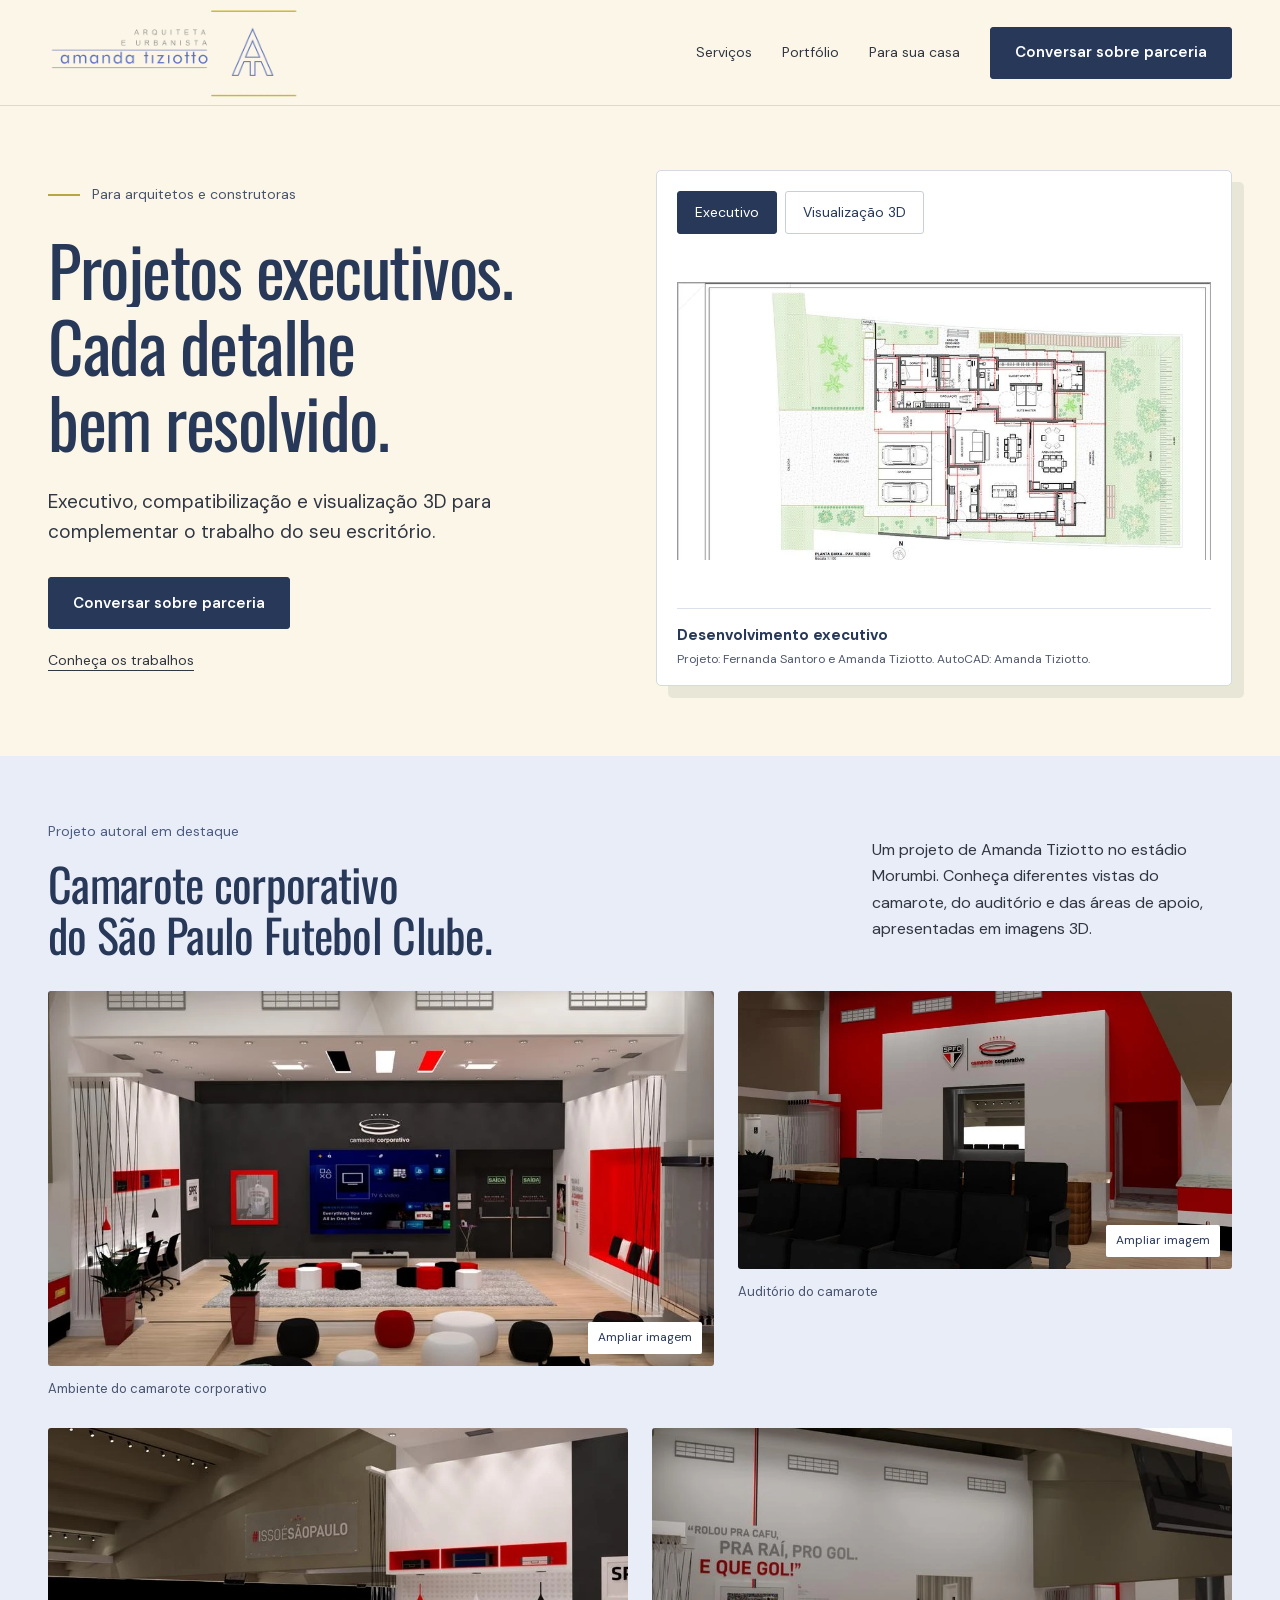
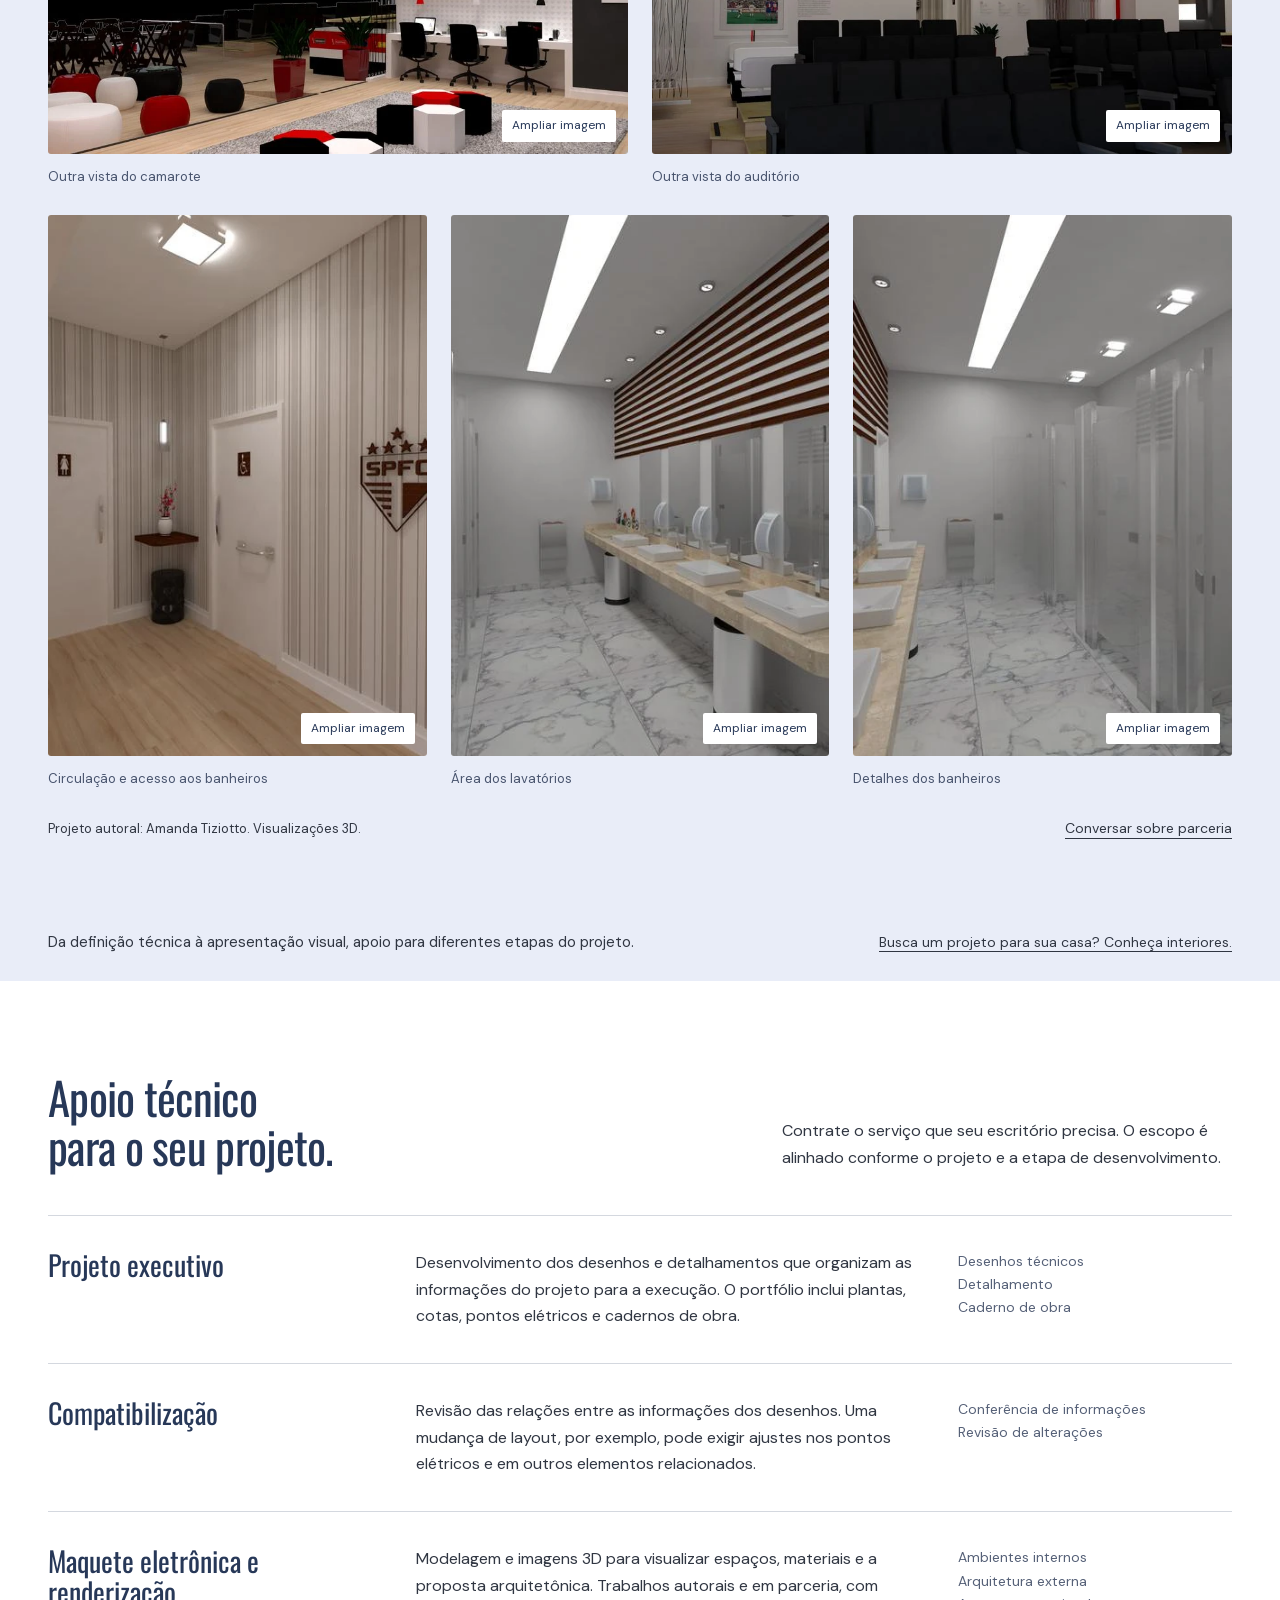
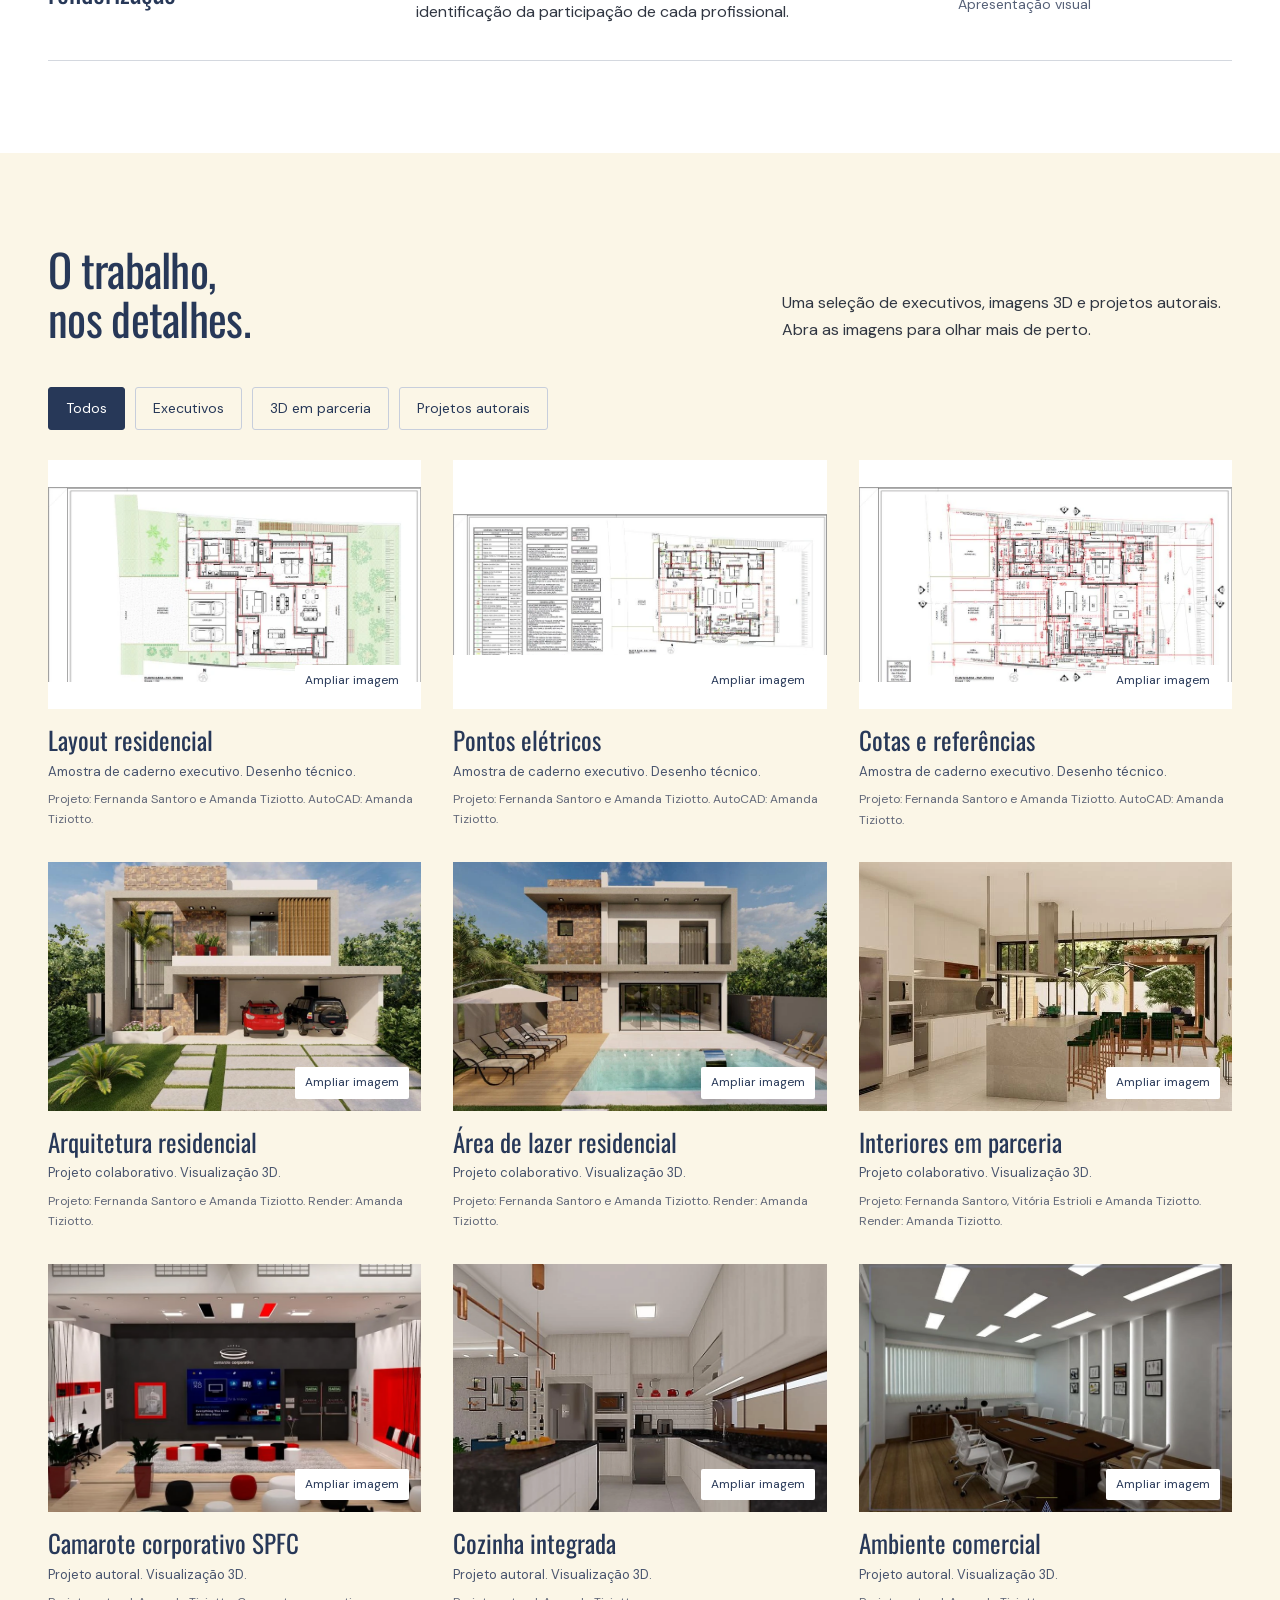
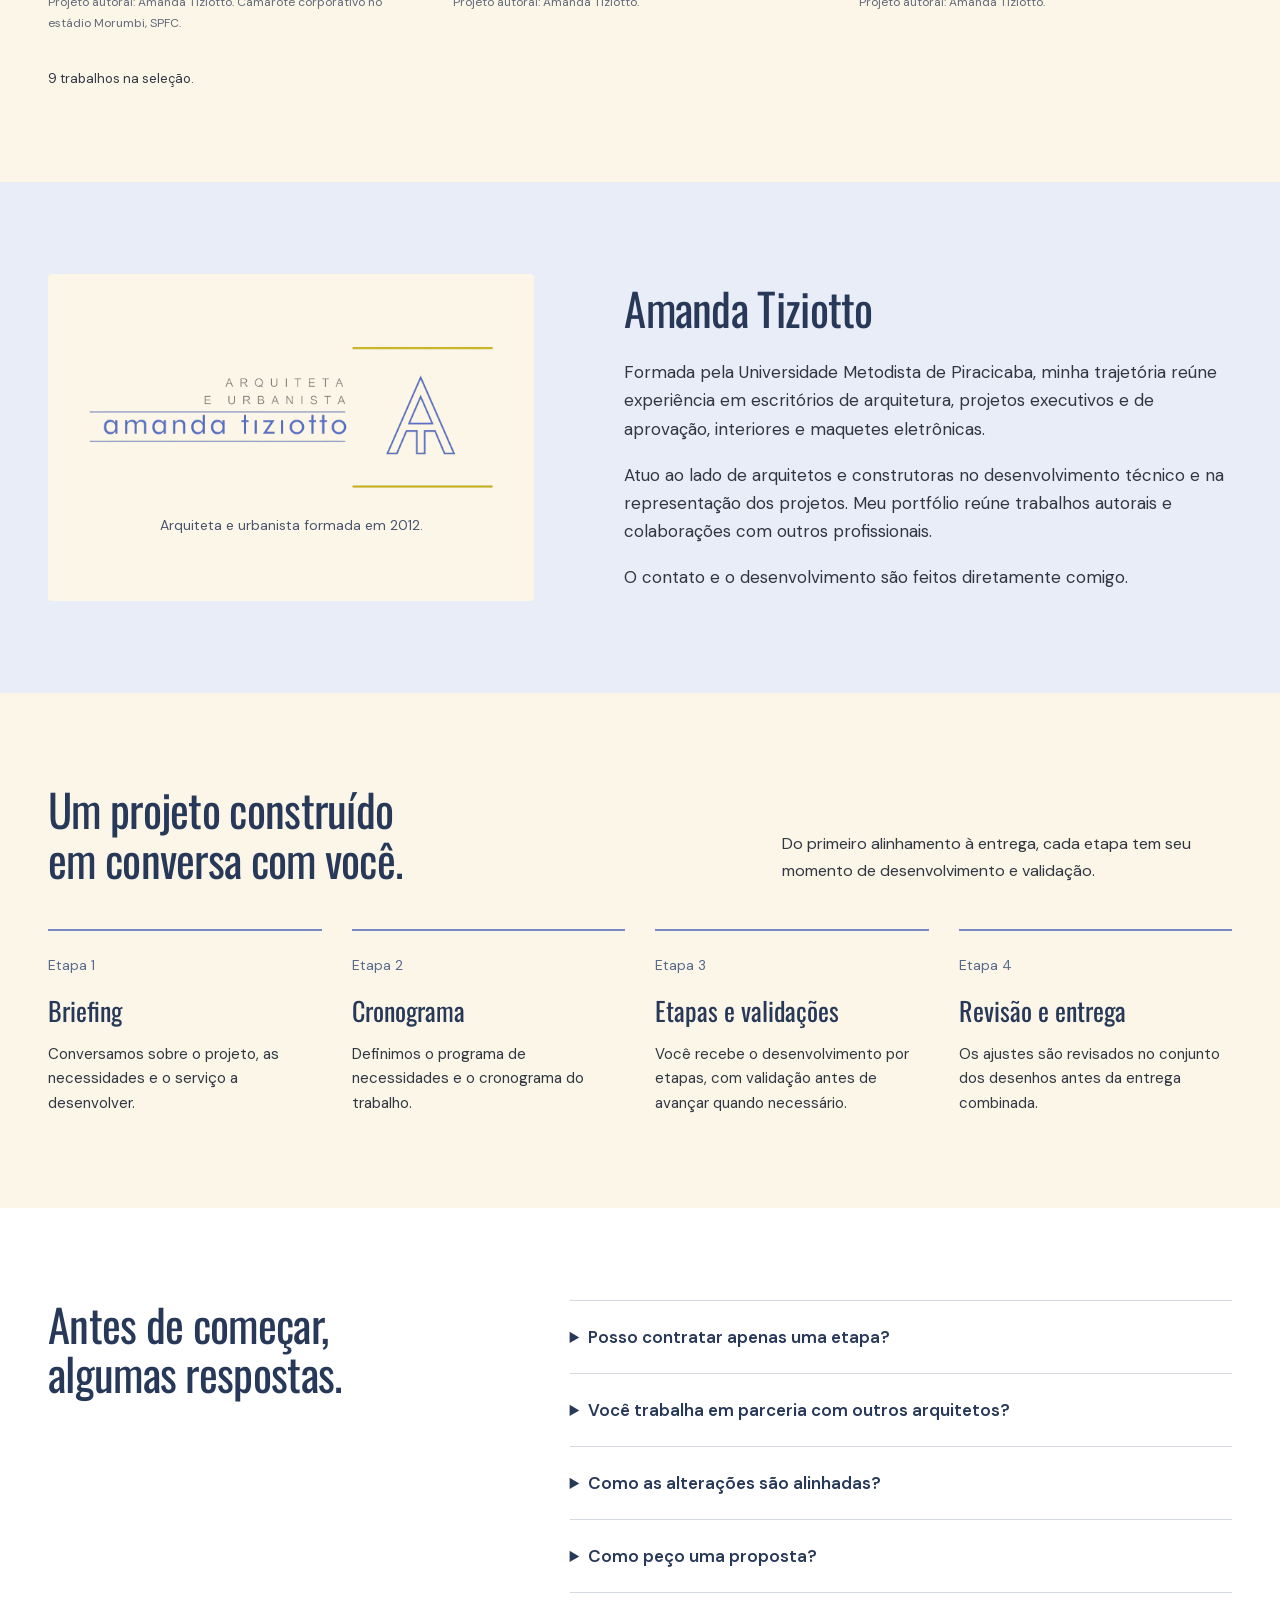
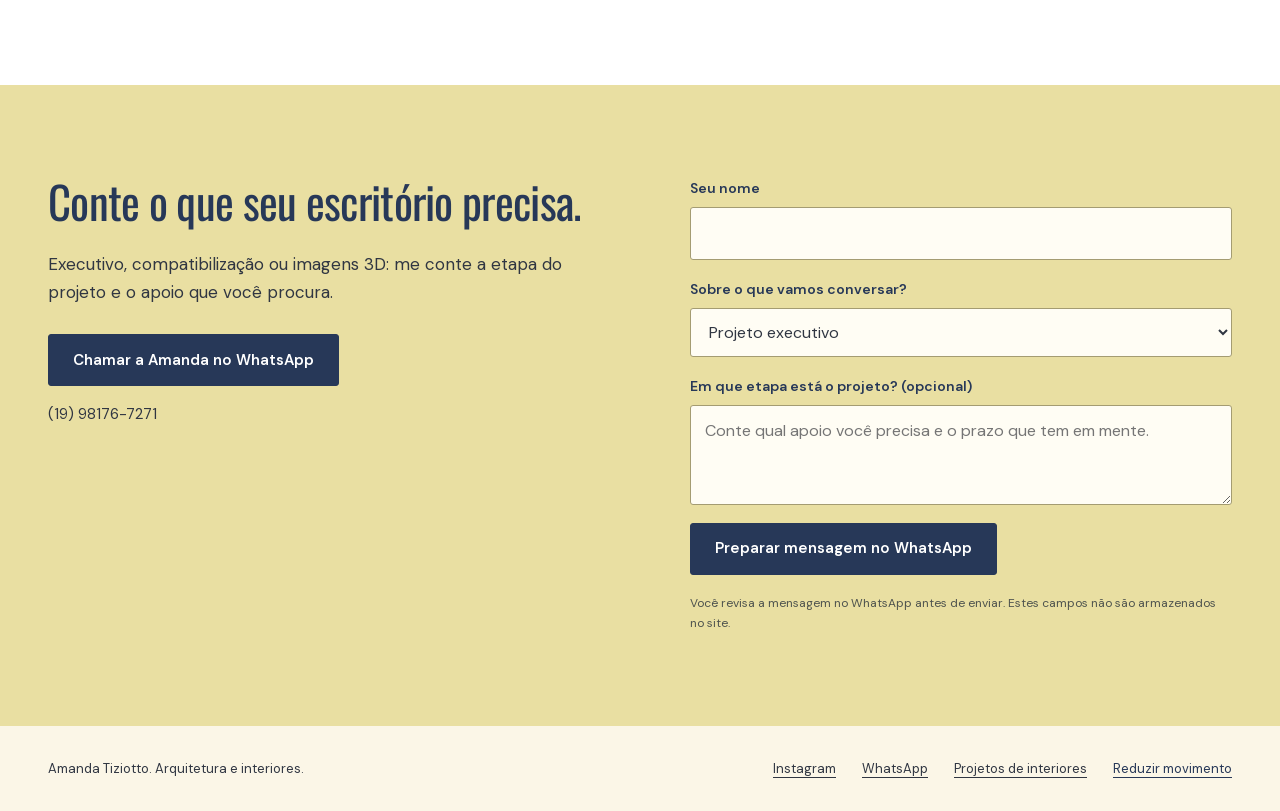
==== index.html @ 24276fbf "Publish Amanda Tiziotto site preview" ====
<!doctype html><html lang="pt-BR"><head><meta charset="UTF-8"><meta name="viewport" content="width=device-width,initial-scale=1"><meta name="robots" content="noindex,nofollow"><title>Amanda Tiziotto | Executivo, compatibilização e 3D</title><meta name="description" content="Projetos executivos, compatibilização, maquetes eletrônicas e renderização para arquitetos e construtoras. Conheça o portfólio de Amanda Tiziotto."><meta property="og:title" content="Amanda Tiziotto | Executivo, compatibilização e 3D"><meta property="og:description" content="Projetos executivos, compatibilização, maquetes eletrônicas e renderização para arquitetos e construtoras. Conheça o portfólio de Amanda Tiziotto."><meta property="og:type" content="website"><meta name="theme-color" content="#fbf6e7"><link rel="icon" href="assets/images/logo.png"><link rel="stylesheet" href="assets/styles.css"><link rel="preload" href="assets/fonts/oswald.ttf" as="font" type="font/ttf" crossorigin><script src="assets/site.js" defer></script></head><body data-page="profissionais"><a class="skip" href="#conteudo">Ir para o conteúdo</a><header class="header"><div class="wrap nav"><a class="brand" href="./" aria-label="Amanda Tiziotto, página principal"><img src="assets/images/logo.png" alt="Amanda Tiziotto, arquiteta e urbanista" width="1168" height="440"></a><button class="menu" aria-expanded="false" aria-controls="navegacao">Menu</button><nav class="navlinks" id="navegacao" aria-label="Principal"><a href="#servicos">Serviços</a><a href="#portfolio">Portfólio</a><a href="interiores/">Para sua casa</a><a class="button" href="#contato">Conversar sobre parceria</a></nav></div></header><main id="conteudo"><section class="wrap hero"><div class="hero-copy"><div class="audience">Para arquitetos e construtoras</div><h1><span class="hero-line">Projetos executivos.</span><span class="hero-line">Cada detalhe</span><span class="hero-line">bem resolvido.</span></h1><p>Executivo, compatibilização e visualização 3D para complementar o trabalho do seu escritório.</p><a class="button" href="#contato">Conversar sobre parceria</a><a class="small-link" href="#portfolio">Conheça os trabalhos</a></div><figure class="sample"><div class="sample-tabs" role="group" aria-label="Amostras de trabalho"><button type="button" data-preview="executivo" aria-pressed="true" data-src="assets/images/executivo-layout.webp" data-alt="Planta de layout residencial, amostra de caderno executivo" data-title="Desenvolvimento executivo" data-credit="Projeto: Fernanda Santoro e Amanda Tiziotto. AutoCAD: Amanda Tiziotto.">Executivo</button><button type="button" data-preview="3d" aria-pressed="false" data-src="assets/images/render-fachada.webp" data-alt="Render de fachada residencial em projeto colaborativo" data-title="Visualização 3D" data-credit="Projeto: Fernanda Santoro e Amanda Tiziotto. Render: Amanda Tiziotto.">Visualização 3D</button></div><img class="sample-image" data-preview-image src="assets/images/executivo-layout.webp" alt="Planta de layout residencial, amostra de caderno executivo" width="862" height="449" fetchpriority="high"><figcaption class="sample-caption" aria-live="polite"><strong data-preview-title>Desenvolvimento executivo</strong><span data-preview-credit>Projeto: Fernanda Santoro e Amanda Tiziotto. AutoCAD: Amanda Tiziotto.</span></figcaption></figure></section><section class="featured-spfc" id="camarote-spfc" aria-labelledby="spfc-title"><div class="wrap"><div class="section-head"><div><p class="label-small">Projeto autoral em destaque</p><h2 id="spfc-title">Camarote corporativo<br>do São Paulo Futebol Clube.</h2></div><p>Um projeto de Amanda Tiziotto no estádio Morumbi. Conheça diferentes vistas do camarote, do auditório e das áreas de apoio, apresentadas em imagens 3D.</p></div><div class="featured-media"><figure><button type="button" data-enlarge data-src="assets/images/camarote.webp" data-alt="Ambiente do camarote corporativo, visualização 3D do camarote corporativo do São Paulo Futebol Clube" data-title="Ambiente do camarote corporativo" data-credit="Projeto autoral: Amanda Tiziotto. Camarote corporativo no estádio Morumbi, SPFC. Visualização 3D." aria-label="Ampliar Ambiente do camarote corporativo"><img src="assets/images/camarote.webp" alt="Ambiente do camarote corporativo, visualização 3D do camarote corporativo do São Paulo Futebol Clube" width="960" height="540" loading="lazy"><span class="view-label">Ampliar imagem</span></button><figcaption>Ambiente do camarote corporativo</figcaption></figure><figure><button type="button" data-enlarge data-src="assets/images/camarote-auditorio.webp" data-alt="Auditório do camarote, visualização 3D do camarote corporativo do São Paulo Futebol Clube" data-title="Auditório do camarote" data-credit="Projeto autoral: Amanda Tiziotto. Camarote corporativo no estádio Morumbi, SPFC. Visualização 3D." aria-label="Ampliar Auditório do camarote"><img src="assets/images/camarote-auditorio.webp" alt="Auditório do camarote, visualização 3D do camarote corporativo do São Paulo Futebol Clube" width="900" height="507" loading="lazy"><span class="view-label">Ampliar imagem</span></button><figcaption>Auditório do camarote</figcaption></figure></div><div class="featured-media featured-extra"><figure><button type="button" data-enlarge data-src="assets/images/camarote-vista-lateral.webp" data-alt="Outra vista do camarote, visualização 3D do camarote corporativo do São Paulo Futebol Clube" data-title="Outra vista do camarote" data-credit="Projeto autoral: Amanda Tiziotto. Camarote corporativo no estádio Morumbi, SPFC. Visualização 3D." aria-label="Ampliar Outra vista do camarote"><img src="assets/images/camarote-vista-lateral.webp" alt="Outra vista do camarote, visualização 3D do camarote corporativo do São Paulo Futebol Clube" width="900" height="507" loading="lazy"><span class="view-label">Ampliar imagem</span></button><figcaption>Outra vista do camarote</figcaption></figure><figure><button type="button" data-enlarge data-src="assets/images/camarote-auditorio-vista.webp" data-alt="Outra vista do auditório, visualização 3D do camarote corporativo do São Paulo Futebol Clube" data-title="Outra vista do auditório" data-credit="Projeto autoral: Amanda Tiziotto. Camarote corporativo no estádio Morumbi, SPFC. Visualização 3D." aria-label="Ampliar Outra vista do auditório"><img src="assets/images/camarote-auditorio-vista.webp" alt="Outra vista do auditório, visualização 3D do camarote corporativo do São Paulo Futebol Clube" width="900" height="507" loading="lazy"><span class="view-label">Ampliar imagem</span></button><figcaption>Outra vista do auditório</figcaption></figure><figure><button type="button" data-enlarge data-src="assets/images/camarote-circulacao.webp" data-alt="Circulação e acesso aos banheiros, visualização 3D do camarote corporativo do São Paulo Futebol Clube" data-title="Circulação e acesso aos banheiros" data-credit="Projeto autoral: Amanda Tiziotto. Camarote corporativo no estádio Morumbi, SPFC. Visualização 3D." aria-label="Ampliar Circulação e acesso aos banheiros"><img src="assets/images/camarote-circulacao.webp" alt="Circulação e acesso aos banheiros, visualização 3D do camarote corporativo do São Paulo Futebol Clube" width="420" height="600" loading="lazy"><span class="view-label">Ampliar imagem</span></button><figcaption>Circulação e acesso aos banheiros</figcaption></figure><figure><button type="button" data-enlarge data-src="assets/images/camarote-lavatorios.webp" data-alt="Área dos lavatórios, visualização 3D do camarote corporativo do São Paulo Futebol Clube" data-title="Área dos lavatórios" data-credit="Projeto autoral: Amanda Tiziotto. Camarote corporativo no estádio Morumbi, SPFC. Visualização 3D." aria-label="Ampliar Área dos lavatórios"><img src="assets/images/camarote-lavatorios.webp" alt="Área dos lavatórios, visualização 3D do camarote corporativo do São Paulo Futebol Clube" width="420" height="600" loading="lazy"><span class="view-label">Ampliar imagem</span></button><figcaption>Área dos lavatórios</figcaption></figure><figure><button type="button" data-enlarge data-src="assets/images/camarote-banheiros.webp" data-alt="Detalhes dos banheiros, visualização 3D do camarote corporativo do São Paulo Futebol Clube" data-title="Detalhes dos banheiros" data-credit="Projeto autoral: Amanda Tiziotto. Camarote corporativo no estádio Morumbi, SPFC. Visualização 3D." aria-label="Ampliar Detalhes dos banheiros"><img src="assets/images/camarote-banheiros.webp" alt="Detalhes dos banheiros, visualização 3D do camarote corporativo do São Paulo Futebol Clube" width="420" height="600" loading="lazy"><span class="view-label">Ampliar imagem</span></button><figcaption>Detalhes dos banheiros</figcaption></figure></div><div class="featured-footer"><p>Projeto autoral: Amanda Tiziotto. Visualizações 3D.</p><a class="text-link" href="#contato">Conversar sobre parceria</a></div></div></section><div class="intro-strip"><div class="wrap"><p>Da definição técnica à apresentação visual, apoio para diferentes etapas do projeto.</p><a href="interiores/">Busca um projeto para sua casa? Conheça interiores.</a></div></div><section class="section services" id="servicos"><div class="wrap"><div class="section-head"><h2>Apoio técnico<br>para o seu projeto.</h2><p>Contrate o serviço que seu escritório precisa. O escopo é alinhado conforme o projeto e a etapa de desenvolvimento.</p></div><div class="service-row"><h3>Projeto executivo</h3><p>Desenvolvimento dos desenhos e detalhamentos que organizam as informações do projeto para a execução. O portfólio inclui plantas, cotas, pontos elétricos e cadernos de obra.</p><div class="scope"><span>Desenhos técnicos</span><span>Detalhamento</span><span>Caderno de obra</span></div></div><div class="service-row"><h3>Compatibilização</h3><p>Revisão das relações entre as informações dos desenhos. Uma mudança de layout, por exemplo, pode exigir ajustes nos pontos elétricos e em outros elementos relacionados.</p><div class="scope"><span>Conferência de informações</span><span>Revisão de alterações</span></div></div><div class="service-row"><h3>Maquete eletrônica e renderização</h3><p>Modelagem e imagens 3D para visualizar espaços, materiais e a proposta arquitetônica. Trabalhos autorais e em parceria, com identificação da participação de cada profissional.</p><div class="scope"><span>Ambientes internos</span><span>Arquitetura externa</span><span>Apresentação visual</span></div></div></div></section><section class="section" id="portfolio"><div class="wrap"><div class="section-head"><h2>O trabalho,<br>nos detalhes.</h2><p>Uma seleção de executivos, imagens 3D e projetos autorais. Abra as imagens para olhar mais de perto.</p></div><div class="filters" role="group" aria-label="Filtrar portfólio"><button data-filter="todos" aria-pressed="true">Todos</button><button data-filter="executivo" aria-pressed="false">Executivos</button><button data-filter="3d" aria-pressed="false">3D em parceria</button><button data-filter="autoral" aria-pressed="false">Projetos autorais</button></div><div class="portfolio-grid"><article class="work technical" data-category="executivo"><button type="button" data-enlarge data-src="assets/images/executivo-layout.webp" data-alt="Layout residencial, Amostra de caderno executivo. Desenho técnico." data-title="Layout residencial" data-credit="Projeto: Fernanda Santoro e Amanda Tiziotto. AutoCAD: Amanda Tiziotto." aria-label="Ampliar Layout residencial"><img src="assets/images/executivo-layout.webp" alt="Layout residencial, Amostra de caderno executivo. Desenho técnico." width="768" height="512" loading="lazy"><span class="view-label">Ampliar imagem</span></button><h3>Layout residencial</h3><span class="type">Amostra de caderno executivo. Desenho técnico.</span><p class="credit">Projeto: Fernanda Santoro e Amanda Tiziotto. AutoCAD: Amanda Tiziotto.</p></article><article class="work technical" data-category="executivo"><button type="button" data-enlarge data-src="assets/images/executivo-eletrica.webp" data-alt="Pontos elétricos, Amostra de caderno executivo. Desenho técnico." data-title="Pontos elétricos" data-credit="Projeto: Fernanda Santoro e Amanda Tiziotto. AutoCAD: Amanda Tiziotto." aria-label="Ampliar Pontos elétricos"><img src="assets/images/executivo-eletrica.webp" alt="Pontos elétricos, Amostra de caderno executivo. Desenho técnico." width="768" height="512" loading="lazy"><span class="view-label">Ampliar imagem</span></button><h3>Pontos elétricos</h3><span class="type">Amostra de caderno executivo. Desenho técnico.</span><p class="credit">Projeto: Fernanda Santoro e Amanda Tiziotto. AutoCAD: Amanda Tiziotto.</p></article><article class="work technical" data-category="executivo"><button type="button" data-enlarge data-src="assets/images/executivo-cotas.webp" data-alt="Cotas e referências, Amostra de caderno executivo. Desenho técnico." data-title="Cotas e referências" data-credit="Projeto: Fernanda Santoro e Amanda Tiziotto. AutoCAD: Amanda Tiziotto." aria-label="Ampliar Cotas e referências"><img src="assets/images/executivo-cotas.webp" alt="Cotas e referências, Amostra de caderno executivo. Desenho técnico." width="768" height="512" loading="lazy"><span class="view-label">Ampliar imagem</span></button><h3>Cotas e referências</h3><span class="type">Amostra de caderno executivo. Desenho técnico.</span><p class="credit">Projeto: Fernanda Santoro e Amanda Tiziotto. AutoCAD: Amanda Tiziotto.</p></article><article class="work " data-category="3d"><button type="button" data-enlarge data-src="assets/images/render-fachada.webp" data-alt="Arquitetura residencial, Projeto colaborativo. Visualização 3D." data-title="Arquitetura residencial" data-credit="Projeto: Fernanda Santoro e Amanda Tiziotto. Render: Amanda Tiziotto." aria-label="Ampliar Arquitetura residencial"><img src="assets/images/render-fachada.webp" alt="Arquitetura residencial, Projeto colaborativo. Visualização 3D." width="768" height="512" loading="lazy"><span class="view-label">Ampliar imagem</span></button><h3>Arquitetura residencial</h3><span class="type">Projeto colaborativo. Visualização 3D.</span><p class="credit">Projeto: Fernanda Santoro e Amanda Tiziotto. Render: Amanda Tiziotto.</p></article><article class="work " data-category="3d"><button type="button" data-enlarge data-src="assets/images/render-lazer.webp" data-alt="Área de lazer residencial, Projeto colaborativo. Visualização 3D." data-title="Área de lazer residencial" data-credit="Projeto: Fernanda Santoro e Amanda Tiziotto. Render: Amanda Tiziotto." aria-label="Ampliar Área de lazer residencial"><img src="assets/images/render-lazer.webp" alt="Área de lazer residencial, Projeto colaborativo. Visualização 3D." width="768" height="512" loading="lazy"><span class="view-label">Ampliar imagem</span></button><h3>Área de lazer residencial</h3><span class="type">Projeto colaborativo. Visualização 3D.</span><p class="credit">Projeto: Fernanda Santoro e Amanda Tiziotto. Render: Amanda Tiziotto.</p></article><article class="work " data-category="3d"><button type="button" data-enlarge data-src="assets/images/render-sala-parceria.webp" data-alt="Interiores em parceria, Projeto colaborativo. Visualização 3D." data-title="Interiores em parceria" data-credit="Projeto: Fernanda Santoro, Vitória Estrioli e Amanda Tiziotto. Render: Amanda Tiziotto." aria-label="Ampliar Interiores em parceria"><img src="assets/images/render-sala-parceria.webp" alt="Interiores em parceria, Projeto colaborativo. Visualização 3D." width="768" height="512" loading="lazy"><span class="view-label">Ampliar imagem</span></button><h3>Interiores em parceria</h3><span class="type">Projeto colaborativo. Visualização 3D.</span><p class="credit">Projeto: Fernanda Santoro, Vitória Estrioli e Amanda Tiziotto. Render: Amanda Tiziotto.</p></article><article class="work " data-category="autoral"><button type="button" data-enlarge data-src="assets/images/camarote.webp" data-alt="Camarote corporativo SPFC, Projeto autoral. Visualização 3D." data-title="Camarote corporativo SPFC" data-credit="Projeto autoral: Amanda Tiziotto. Camarote corporativo no estádio Morumbi, SPFC." aria-label="Ampliar Camarote corporativo SPFC"><img src="assets/images/camarote.webp" alt="Camarote corporativo SPFC, Projeto autoral. Visualização 3D." width="768" height="512" loading="lazy"><span class="view-label">Ampliar imagem</span></button><h3>Camarote corporativo SPFC</h3><span class="type">Projeto autoral. Visualização 3D.</span><p class="credit">Projeto autoral: Amanda Tiziotto. Camarote corporativo no estádio Morumbi, SPFC.</p></article><article class="work " data-category="autoral"><button type="button" data-enlarge data-src="assets/images/interiores-cozinha.webp" data-alt="Cozinha integrada, Projeto autoral. Visualização 3D." data-title="Cozinha integrada" data-credit="Projeto autoral: Amanda Tiziotto." aria-label="Ampliar Cozinha integrada"><img src="assets/images/interiores-cozinha.webp" alt="Cozinha integrada, Projeto autoral. Visualização 3D." width="768" height="512" loading="lazy"><span class="view-label">Ampliar imagem</span></button><h3>Cozinha integrada</h3><span class="type">Projeto autoral. Visualização 3D.</span><p class="credit">Projeto autoral: Amanda Tiziotto.</p></article><article class="work " data-category="autoral"><button type="button" data-enlarge data-src="assets/images/interiores-escritorio.webp" data-alt="Ambiente comercial, Projeto autoral. Visualização 3D." data-title="Ambiente comercial" data-credit="Projeto autoral: Amanda Tiziotto." aria-label="Ampliar Ambiente comercial"><img src="assets/images/interiores-escritorio.webp" alt="Ambiente comercial, Projeto autoral. Visualização 3D." width="768" height="512" loading="lazy"><span class="view-label">Ampliar imagem</span></button><h3>Ambiente comercial</h3><span class="type">Projeto autoral. Visualização 3D.</span><p class="credit">Projeto autoral: Amanda Tiziotto.</p></article></div><p class="work-note" data-filter-result aria-live="polite">9 trabalhos na seleção.</p></div></section><section class="section about" id="amanda"><div class="wrap about-grid"><div class="about-logo"><img src="assets/images/logo.png" alt="Logo oficial Amanda Tiziotto" width="1168" height="440"><span>Arquiteta e urbanista formada em 2012.</span></div><div class="about-copy"><h2>Amanda Tiziotto</h2><p>Formada pela Universidade Metodista de Piracicaba, minha trajetória reúne experiência em escritórios de arquitetura, projetos executivos e de aprovação, interiores e maquetes eletrônicas.</p><p>Atuo ao lado de arquitetos e construtoras no desenvolvimento técnico e na representação dos projetos. Meu portfólio reúne trabalhos autorais e colaborações com outros profissionais.</p><p>O contato e o desenvolvimento são feitos diretamente comigo.</p></div></div></section><section class="section" id="processo"><div class="wrap"><div class="section-head"><h2>Um projeto construído<br>em conversa com você.</h2><p>Do primeiro alinhamento à entrega, cada etapa tem seu momento de desenvolvimento e validação.</p></div><div class="process-grid"><div class="step"><span>Etapa 1</span><h3>Briefing</h3><p>Conversamos sobre o projeto, as necessidades e o serviço a desenvolver.</p></div><div class="step"><span>Etapa 2</span><h3>Cronograma</h3><p>Definimos o programa de necessidades e o cronograma do trabalho.</p></div><div class="step"><span>Etapa 3</span><h3>Etapas e validações</h3><p>Você recebe o desenvolvimento por etapas, com validação antes de avançar quando necessário.</p></div><div class="step"><span>Etapa 4</span><h3>Revisão e entrega</h3><p>Os ajustes são revisados no conjunto dos desenhos antes da entrega combinada.</p></div></div></div></section><section class="section faq"><div class="wrap faq-grid"><h2>Antes de começar,<br>algumas respostas.</h2><div><details><summary>Posso contratar apenas uma etapa?</summary><p>Os serviços incluem executivo e compatibilização, além de maquete eletrônica e renderização. Na conversa inicial, definimos qual apoio faz sentido e o escopo da proposta.</p></details><details><summary>Você trabalha em parceria com outros arquitetos?</summary><p>Sim. O portfólio reúne projetos colaborativos e trabalhos de renderização e desenho técnico em parceria. A participação de cada profissional é identificada nos exemplos.</p></details><details><summary>Como as alterações são alinhadas?</summary><p>O desenvolvimento é enviado por etapas para validação. As alterações são revisadas considerando os desenhos relacionados, para manter a coerência entre as informações.</p></details><details><summary>Como peço uma proposta?</summary><p>Entre em contato pelo WhatsApp e conte qual serviço precisa, em que etapa está o projeto e o prazo que tem em mente. Escopo, cronograma e condições são definidos na proposta.</p></details></div></div></section><section class="section contact" id="contato"><div class="wrap contact-grid"><div class="contact-copy"><h2>Conte o que seu escritório precisa.</h2><p>Executivo, compatibilização ou imagens 3D: me conte a etapa do projeto e o apoio que você procura.</p><a class="button" href="https://wa.me/5519981767271" data-contact="whatsapp" target="_blank" rel="noopener noreferrer">Chamar a Amanda no WhatsApp</a><p class="phone">(19) 98176-7271</p></div><form class="contact-form"><div class="field"><label for="nome">Seu nome</label><input id="nome" name="nome" autocomplete="name" maxlength="100" required></div><div class="field"><label for="servico">Sobre o que vamos conversar?</label><select id="servico" name="servico"><option>Projeto executivo</option><option>Compatibilização</option><option>Maquete eletrônica e renderização</option><option>Parceria recorrente</option></select></div><div class="field"><label for="mensagem">Em que etapa está o projeto? (opcional)</label><textarea id="mensagem" name="mensagem" maxlength="2000" placeholder="Conte qual apoio você precisa e o prazo que tem em mente."></textarea></div><button class="button" type="submit">Preparar mensagem no WhatsApp</button><p class="form-note" data-form-status role="status">Você revisa a mensagem no WhatsApp antes de enviar. Estes campos não são armazenados no site.</p></form></div></section></main><footer class="footer"><div class="wrap"><p>Amanda Tiziotto. Arquitetura e interiores.</p><div class="footer-links"><a href="https://www.instagram.com/amandatiziotto/" target="_blank" rel="noopener noreferrer">Instagram</a><a href="https://wa.me/5519981767271" data-contact="whatsapp" target="_blank" rel="noopener noreferrer">WhatsApp</a><a href="interiores/">Projetos de interiores</a><button type="button" class="motion-toggle" aria-pressed="false">Reduzir movimento</button></div></div></footer><dialog class="lightbox" aria-labelledby="lightbox-title"><button class="close" type="button" aria-label="Fechar imagem ampliada">Fechar</button><img alt=""><h3 id="lightbox-title"></h3><p></p></dialog></body></html>
---- assets/styles.css ----
@font-face{font-family:Oswald;src:url('fonts/oswald.ttf') format('truetype');font-weight:200 700;font-display:swap}@font-face{font-family:DM;src:url('fonts/dm-sans.woff2') format('woff2');font-weight:100 900;font-display:swap}
:root{--blue:#273858;--brand:#7788c7;--cream:#fbf6e7;--yellow:#e9dfa2;--ink:#303642;--paper:#fff;--soft:#e9edf8;--line:#d4d8df}*{box-sizing:border-box}html{scroll-behavior:smooth;scroll-padding-top:112px}body{margin:0;background:var(--cream);color:var(--ink);font:17px/1.65 DM,Arial,sans-serif}button,input,select,textarea{font:inherit}button,a{-webkit-tap-highlight-color:transparent}a{color:inherit;text-decoration:none}img{max-width:100%;height:auto;display:block}button{cursor:pointer}h1,h2,h3,p,figure{margin:0}h1,h2,h3{color:var(--blue);font-family:Oswald,'Arial Narrow',sans-serif;font-weight:400;line-height:1.1}h1{font-size:clamp(54px,5.4vw,88px);letter-spacing:-1.5px}h2{font-size:clamp(36px,3.5vw,54px);letter-spacing:-.7px}h3{font-size:28px}p{max-width:65ch}p+p{margin-top:18px}a:focus-visible,button:focus-visible,input:focus-visible,select:focus-visible,textarea:focus-visible,summary:focus-visible{outline:3px solid #455c9e;outline-offset:5px}.wrap{width:min(1320px,calc(100% - 96px));margin:auto}.skip{position:fixed;left:20px;top:-100px;background:white;z-index:100;padding:12px}.skip:focus{top:10px}.header{position:sticky;top:0;z-index:20;background:rgba(251,246,231,.97);border-bottom:1px solid #ded9c9}.nav{height:105px;display:flex;align-items:center;justify-content:space-between;gap:32px}.brand{width:252px;flex-shrink:0}.navlinks{display:flex;align-items:center;gap:30px;font-size:14px}.navlinks a:not(.button):hover{color:#455c9e;text-decoration:underline;text-underline-offset:5px}.button{display:inline-flex;align-items:center;justify-content:center;gap:16px;min-height:52px;padding:13px 24px;background:var(--blue);border:1px solid var(--blue);color:white;font-size:15px;font-weight:600;line-height:1.4;border-radius:3px}.button:hover{background:#394c76}.button.secondary{background:transparent;color:var(--blue)}.button.secondary:hover{background:var(--soft)}.menu{display:none;background:none;border:1px solid var(--blue);border-radius:3px;color:var(--blue);padding:8px 14px}.hero{display:grid;grid-template-columns:1fr 1.06fr;gap:64px;align-items:center;padding-top:64px;padding-bottom:70px}.hero-copy p{font-size:19px;line-height:1.6;margin-top:28px;max-width:450px}.hero-copy .button{margin-top:30px}.audience{font-size:14px;margin-bottom:24px;color:#49536b;display:flex;align-items:center;gap:12px}.audience:before{content:'';display:block;width:32px;height:2px;background:#b5a744}.hero-copy .small-link{display:block;margin-top:20px;font-size:14px;text-decoration:underline;text-underline-offset:5px}.sample{background:white;border:1px solid #d5d9e4;border-radius:5px;padding:20px 20px 16px;box-shadow:12px 12px 0 #e7e6d7}.sample-tabs{display:flex;gap:8px;margin-bottom:18px}.sample-tabs button,.filters button{background:transparent;border:1px solid #c7cedc;color:var(--blue);border-radius:3px;padding:9px 17px;font-size:14px}.sample-tabs button[aria-pressed=true],.filters button[aria-pressed=true]{background:var(--blue);border-color:var(--blue);color:white}.sample-image{height:338px;width:100%;object-fit:contain;background:#fff}.sample-caption{border-top:1px solid #dce0ea;padding-top:14px;margin-top:18px;font-size:12px;line-height:1.7;color:#4f586b}.sample-caption strong{font-size:15px;color:var(--blue);display:block}.intro-strip{background:var(--soft);padding:26px 0}.intro-strip .wrap{display:flex;align-items:center;justify-content:space-between;gap:25px}.intro-strip p{font-size:15px}.intro-strip a{font-size:14px;text-decoration:underline;text-underline-offset:4px}.section{padding:92px 0}.section-head{display:flex;align-items:end;justify-content:space-between;gap:50px;margin-bottom:44px}.section-head p{max-width:450px;font-size:16px}.services{background:white}.service-row{display:grid;grid-template-columns:.65fr 1fr .55fr;gap:44px;padding:34px 0;border-top:1px solid var(--line);align-items:start}.service-row:last-child{border-bottom:1px solid var(--line)}.service-row p{font-size:16px}.service-row .scope{font-size:14px;color:#566178}.scope span{display:block}.filters{display:flex;flex-wrap:wrap;gap:10px;margin-bottom:30px}.portfolio-grid{display:grid;grid-template-columns:repeat(3,1fr);gap:32px}.work{min-width:0}.work[hidden]{display:none}.work button{display:block;width:100%;border:0;padding:0;background:white;text-align:left;position:relative}.work button img{width:100%;aspect-ratio:1.5;object-fit:cover}.work.technical button img{object-fit:contain}.view-label{position:absolute;bottom:12px;right:12px;background:white;color:var(--blue);border-radius:2px;font-size:12px;padding:6px 10px}.work h3{font-size:25px;margin-top:17px}.work .type{display:block;font-size:13px;margin:7px 0;color:#48546e}.work .credit{font-size:12px;line-height:1.7;color:#626879}.work-note{font-size:13px;max-width:65ch;margin-top:35px}.about{background:var(--soft)}.about-grid{display:grid;grid-template-columns:1fr 1.25fr;gap:90px;align-items:center}.about-logo{background:var(--cream);padding:64px 35px;border-radius:4px}.about-logo img{width:100%}.about-logo span{display:block;font-size:14px;color:#48546e;text-align:center;margin-top:20px}.about-copy h2{margin-bottom:25px}.about-copy p{font-size:17px}.process-grid{display:grid;grid-template-columns:repeat(4,1fr);gap:30px;margin-top:45px}.step{border-top:2px solid var(--brand);padding-top:23px}.step span{display:block;color:#57698c;font-size:14px;margin-bottom:20px}.step h3{font-size:26px;margin-bottom:16px}.step p{font-size:15px}.faq{background:white}.faq-grid{display:grid;grid-template-columns:.8fr 1.2fr;gap:80px}.faq details{border-top:1px solid var(--line);padding:22px 0}.faq details:last-child{border-bottom:1px solid var(--line)}.faq summary{cursor:pointer;font-size:17px;font-weight:600;color:var(--blue);padding-right:20px}.faq details p{font-size:15px;padding-top:15px}.contact{background:var(--yellow)}.contact-grid{display:grid;grid-template-columns:1fr 1fr;gap:100px;align-items:start}.contact-copy h2{margin-bottom:24px}.contact-copy .button{margin-top:28px}.contact-copy .phone{font-size:15px;margin-top:16px}.contact-form{display:grid;gap:18px}.field{display:grid;gap:7px}.field label{font-size:14px;font-weight:600;color:var(--blue)}.field input,.field select,.field textarea{width:100%;background:#fffdf4;border:1px solid #a49c72;border-radius:3px;padding:12px 14px;font-size:16px;color:var(--ink)}.field textarea{min-height:100px;resize:vertical}.contact-form .button{justify-self:start}.form-note{font-size:12px;color:#4e534e;line-height:1.7}.footer{padding:32px 0;background:var(--cream);font-size:13px}.footer .wrap{display:flex;justify-content:space-between;gap:30px;align-items:center}.footer-links{display:flex;flex-wrap:wrap;gap:26px}.footer a{text-decoration:underline;text-underline-offset:4px}.lightbox{border:0;width:min(1160px,calc(100% - 32px));max-height:90vh;padding:22px;color:var(--ink);border-radius:4px}.lightbox::backdrop{background:rgba(28,37,58,.85)}.lightbox .close{display:block;margin-left:auto;background:var(--blue);border:0;color:white;padding:9px 18px;border-radius:3px;margin-bottom:16px}.lightbox img{max-height:65vh;object-fit:contain;width:100%;background:white}.lightbox h3{font-size:25px;margin-top:17px}.lightbox p{font-size:13px;margin-top:8px}.interior-hero .sample{padding:0;overflow:hidden;box-shadow:none;border:0;background:transparent}.interior-hero .sample-image{height:440px;object-fit:cover;border-radius:4px}.interior-hero .sample-caption{font-size:12px;padding:12px 0 0;margin-top:0;border:0}.interior-services{display:grid;grid-template-columns:1fr 1fr;gap:80px}.interior-services h2{margin-bottom:24px}.interior-services .list{padding:0;list-style:none;margin:0}.interior-services li{border-bottom:1px solid var(--line);padding:20px 0;font-size:16px}.interior-services li:first-child{padding-top:0}.interior-services li strong{display:block;color:var(--blue);margin-bottom:5px}.text-link{text-decoration:underline;text-underline-offset:5px}.label-small{font-size:14px;color:#4d5d80;margin-bottom:15px}.single-spread{display:grid;grid-template-columns:1.4fr 1fr;gap:42px;align-items:center;margin-bottom:38px}.single-spread img{width:100%;aspect-ratio:1.4;object-fit:cover}.single-spread h3{font-size:32px;margin-bottom:15px}.single-spread p{font-size:16px}.single-spread .caption{font-size:12px;margin-top:16px}
@media(min-width:1500px){.hero{gap:85px}.hero-copy h1{font-size:88px}}@media(max-width:1050px){.wrap{width:calc(100% - 56px)}.navlinks{gap:17px;font-size:13px}.brand{width:220px}.hero{gap:34px}h1{font-size:65px}.sample-image{height:300px}.service-row{grid-template-columns:.8fr 1.2fr;gap:30px}.service-row .scope{grid-column:2}.portfolio-grid{gap:23px}.about-grid{gap:50px}.contact-grid{gap:50px}.faq-grid{gap:45px}}@media(max-width:760px){html{scroll-padding-top:90px}.wrap{width:calc(100% - 40px)}.nav{height:84px;gap:20px}.brand{width:210px}.menu{display:block}.navlinks{display:none;position:absolute;top:84px;left:0;right:0;background:var(--cream);padding:24px 20px 28px;border-bottom:1px solid var(--line);align-items:stretch;gap:20px;flex-direction:column;font-size:16px}.navlinks.is-open{display:flex}.hero{display:block;padding-top:44px;padding-bottom:48px}.hero-copy h1{font-size:57px;letter-spacing:-.8px}.hero-copy p{font-size:17px;margin-top:23px;max-width:none}.audience{font-size:13px;margin-bottom:19px}.hero-copy .button{margin-top:25px}.sample{margin-top:38px;padding:14px 14px 16px;box-shadow:7px 7px 0 #e7e6d7}.sample-image{height:auto;aspect-ratio:1.4}.sample-tabs{gap:7px}.sample-tabs button{font-size:13px;padding:8px 12px}.intro-strip .wrap{display:block}.intro-strip a{display:inline-block;margin-top:13px}.section{padding:58px 0}.section-head{display:block;margin-bottom:30px}.section-head h2{margin-bottom:22px}.section-head p{font-size:15px}.service-row{display:block;padding:25px 0}.service-row h3{font-size:29px;margin-bottom:15px}.service-row p{font-size:15px}.service-row .scope{margin-top:15px}.scope span{display:inline}.scope span+span:before{content:' / '}.portfolio-grid{grid-template-columns:1fr;gap:34px}.filters{gap:8px}.filters button{font-size:13px;padding:9px 12px}.work h3{font-size:27px}.about-grid,.faq-grid,.contact-grid,.interior-services,.single-spread{grid-template-columns:1fr;gap:36px}.about-logo{padding:38px 25px}.about-copy p{font-size:16px}.process-grid{grid-template-columns:1fr 1fr;gap:32px 24px;margin-top:30px}.step{padding-top:17px}.step span{margin-bottom:14px}.step h3{font-size:25px}.step p{font-size:14px}.contact-grid{gap:36px}.footer .wrap{display:block}.footer-links{margin-top:15px;gap:18px}.interior-hero .sample-image{height:320px}.single-spread img{aspect-ratio:1.4}.single-spread h3{font-size:30px}.interior-services{gap:30px}}@media(max-width:360px){.brand{width:180px}.menu{font-size:13px;padding:8px 10px}.hero-copy h1{font-size:49px}.process-grid{grid-template-columns:1fr}.button{padding:13px 18px}.sample-tabs button{padding:8px 10px;font-size:12px}.sample-caption{font-size:11px}.wrap{width:calc(100% - 32px)}}@media(prefers-reduced-motion:reduce){html{scroll-behavior:auto}*{transition:none!important;animation:none!important}}

.featured-spfc{background:var(--soft);padding:64px 0}.featured-spfc .section-head{align-items:center;margin-bottom:32px}.featured-spfc .section-head>div{flex:1.5}.featured-spfc .section-head>p{flex:1;max-width:360px}.featured-spfc .label-small{margin-bottom:15px;font-size:14px}.featured-spfc h2{font-size:clamp(38px,3.6vw,54px)}.featured-media{display:grid;grid-template-columns:1.35fr 1fr;gap:24px;align-items:start}.featured-media button{position:relative;display:block;width:100%;padding:0;border:0;background:white;border-radius:3px;overflow:hidden}.featured-media img{width:100%;height:auto;aspect-ratio:16/9;object-fit:cover}.featured-media figcaption{font-size:13px;margin-top:12px;color:#48546e}.featured-footer{display:flex;justify-content:space-between;gap:25px;align-items:center;margin-top:27px;font-size:14px}.featured-footer p{font-size:13px}
@media(max-width:760px){.featured-spfc{padding:48px 0}.featured-spfc .section-head{margin-bottom:26px}.featured-spfc .section-head>p{max-width:none}.featured-spfc h2{font-size:38px}.featured-media{grid-template-columns:1fr;gap:25px}.featured-footer{display:block;margin-top:25px}.featured-footer a{display:inline-block;margin-top:16px}}@media(max-width:360px){.featured-spfc h2{font-size:35px}}

.featured-extra{margin-top:28px;grid-template-columns:repeat(6,minmax(0,1fr));gap:28px 24px}.featured-extra figure{grid-column:span 3}.featured-extra figure:nth-child(n+3){grid-column:span 2}.featured-extra figure:nth-child(n+3) img{aspect-ratio:7/10;object-fit:contain}
@media(max-width:760px){.featured-extra{grid-template-columns:1fr;gap:25px}.featured-extra figure,.featured-extra figure:nth-child(n+3){grid-column:auto}.featured-extra figure:nth-child(n+3) img{max-height:440px;aspect-ratio:auto}}

.hero-line{display:block}
@keyframes amanda-line-in{from{opacity:.2;transform:translateY(22px);clip-path:inset(0 0 100% 0)}to{opacity:1;transform:translateY(0);clip-path:inset(0 0 0 0)}}
@keyframes amanda-image-in{from{clip-path:inset(0 100% 0 0)}to{clip-path:inset(0 0 0 0)}}
@keyframes amanda-dialog-in{from{opacity:.4;transform:translateY(12px) scale(.985)}to{opacity:1;transform:translateY(0) scale(1)}}
@media(prefers-reduced-motion:no-preference){.hero-line{animation:amanda-line-in 640ms cubic-bezier(.22,1,.36,1) both}.hero-line:nth-child(2){animation-delay:90ms}.hero-line:nth-child(3){animation-delay:180ms}.hero .sample-image{animation:amanda-image-in 850ms cubic-bezier(.22,1,.36,1) 80ms both}.lightbox[open]{animation:amanda-dialog-in 230ms ease-out}.button,.sample-tabs button,.filters button{transition:background-color 180ms ease,color 180ms ease}}

.motion-toggle{border:0;background:none;padding:0;color:var(--blue);font:inherit;text-decoration:underline;text-underline-offset:4px}.motion-toggle:disabled{cursor:default}html[data-motion="reduce"]{scroll-behavior:auto}html[data-motion="reduce"] *,html[data-motion="reduce"] *::before,html[data-motion="reduce"] *::after{animation:none!important;transition:none!important}
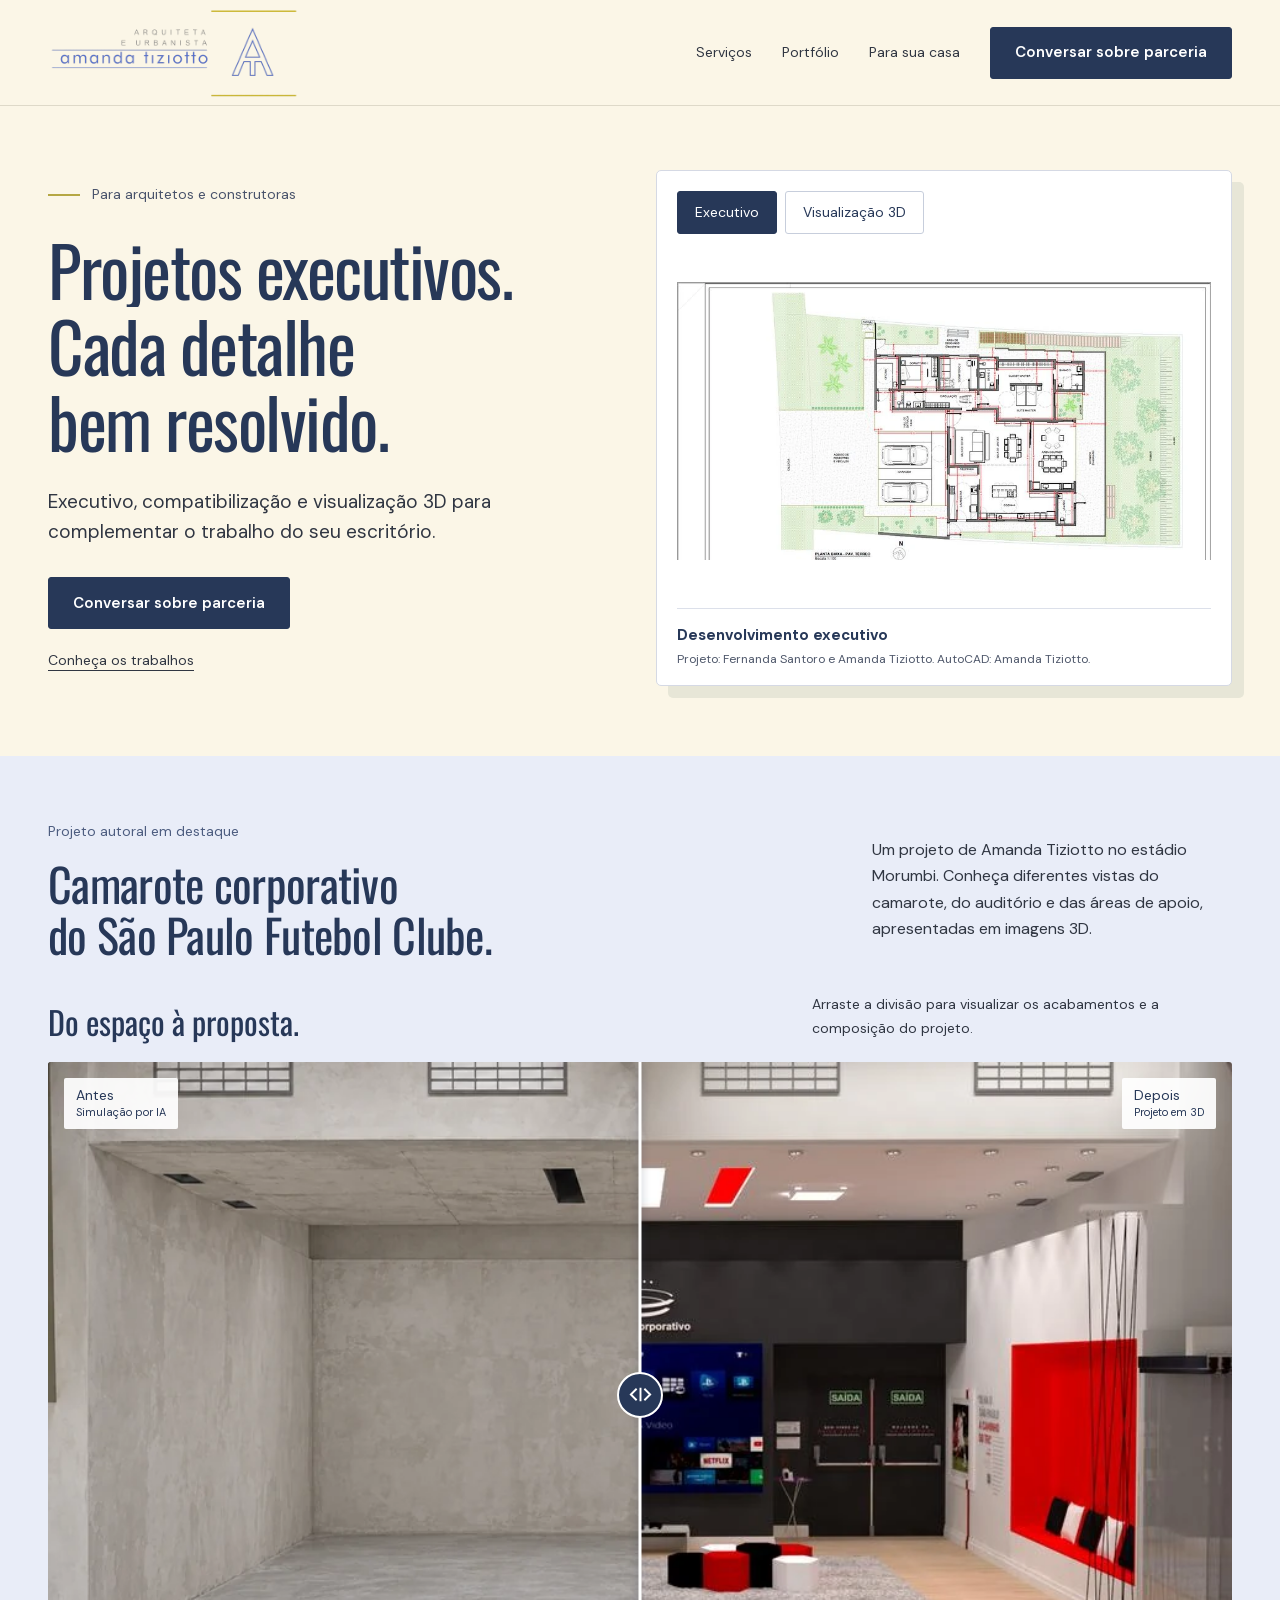
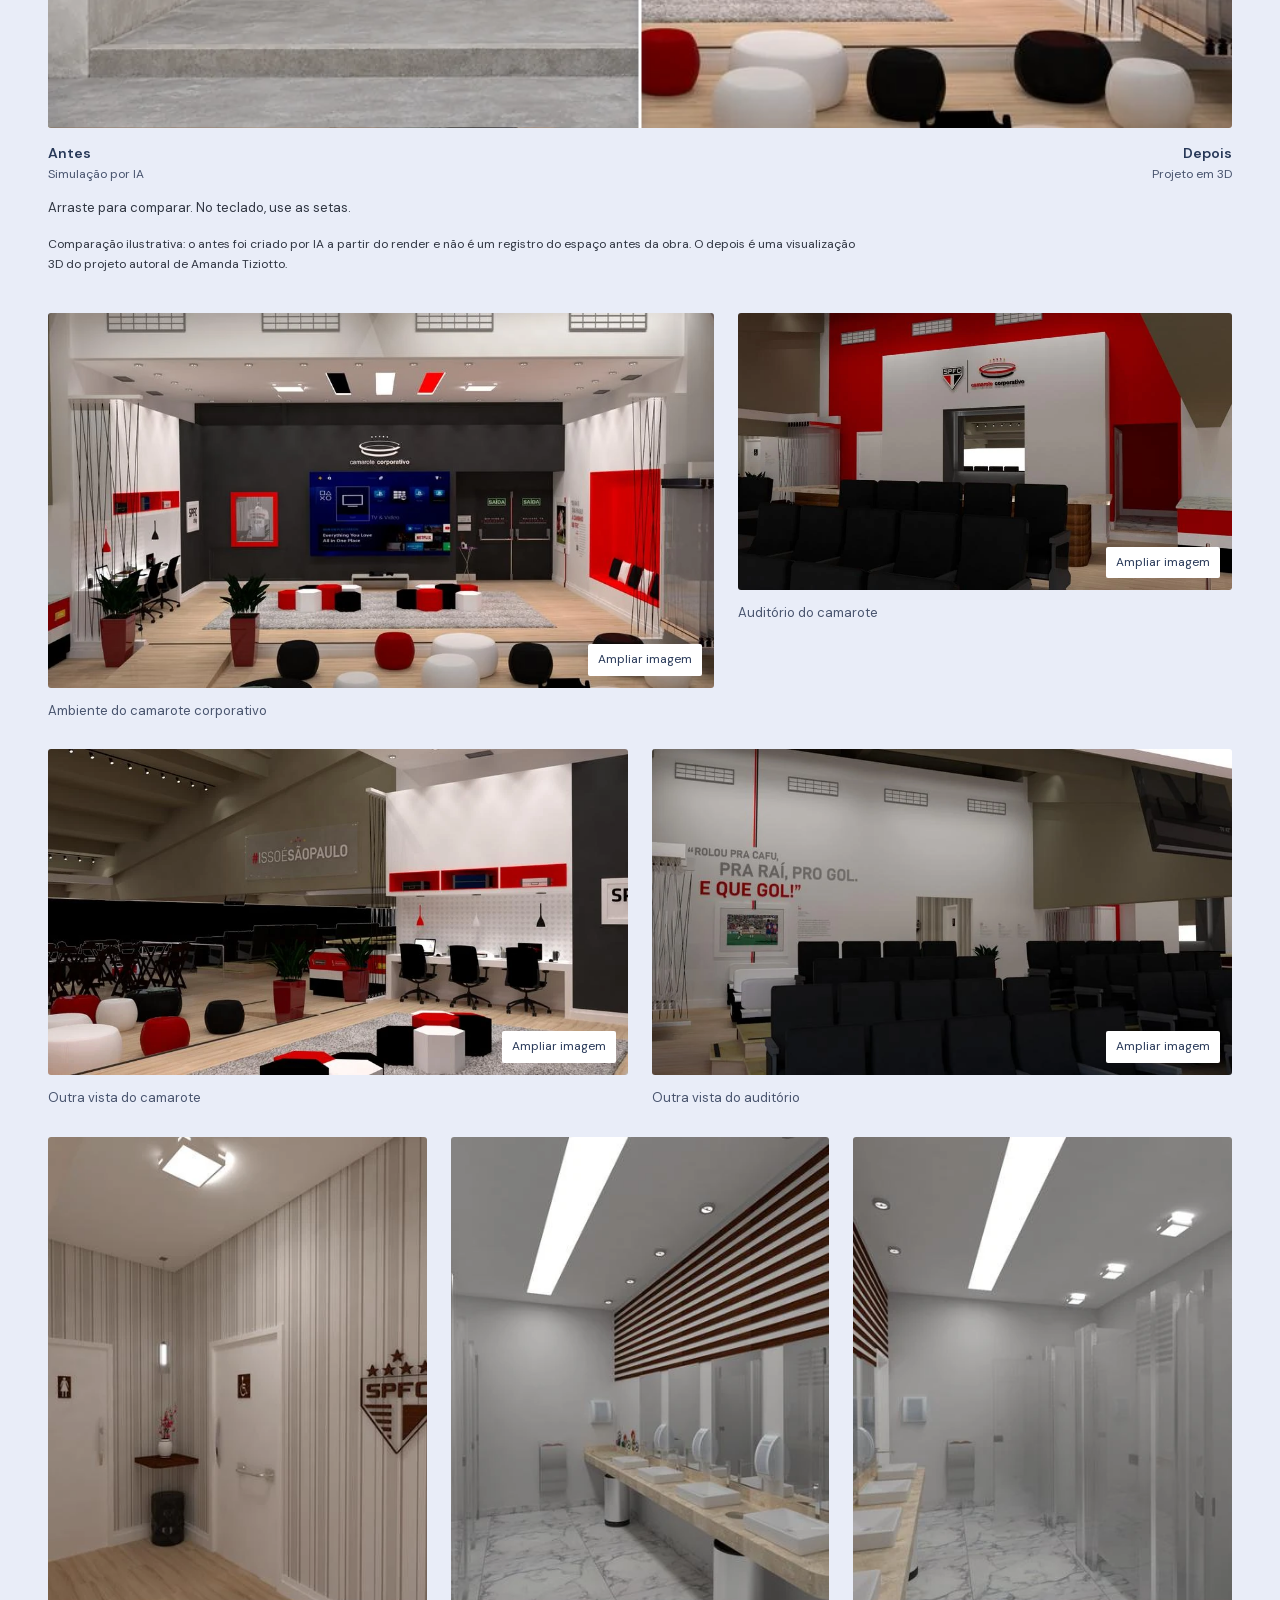
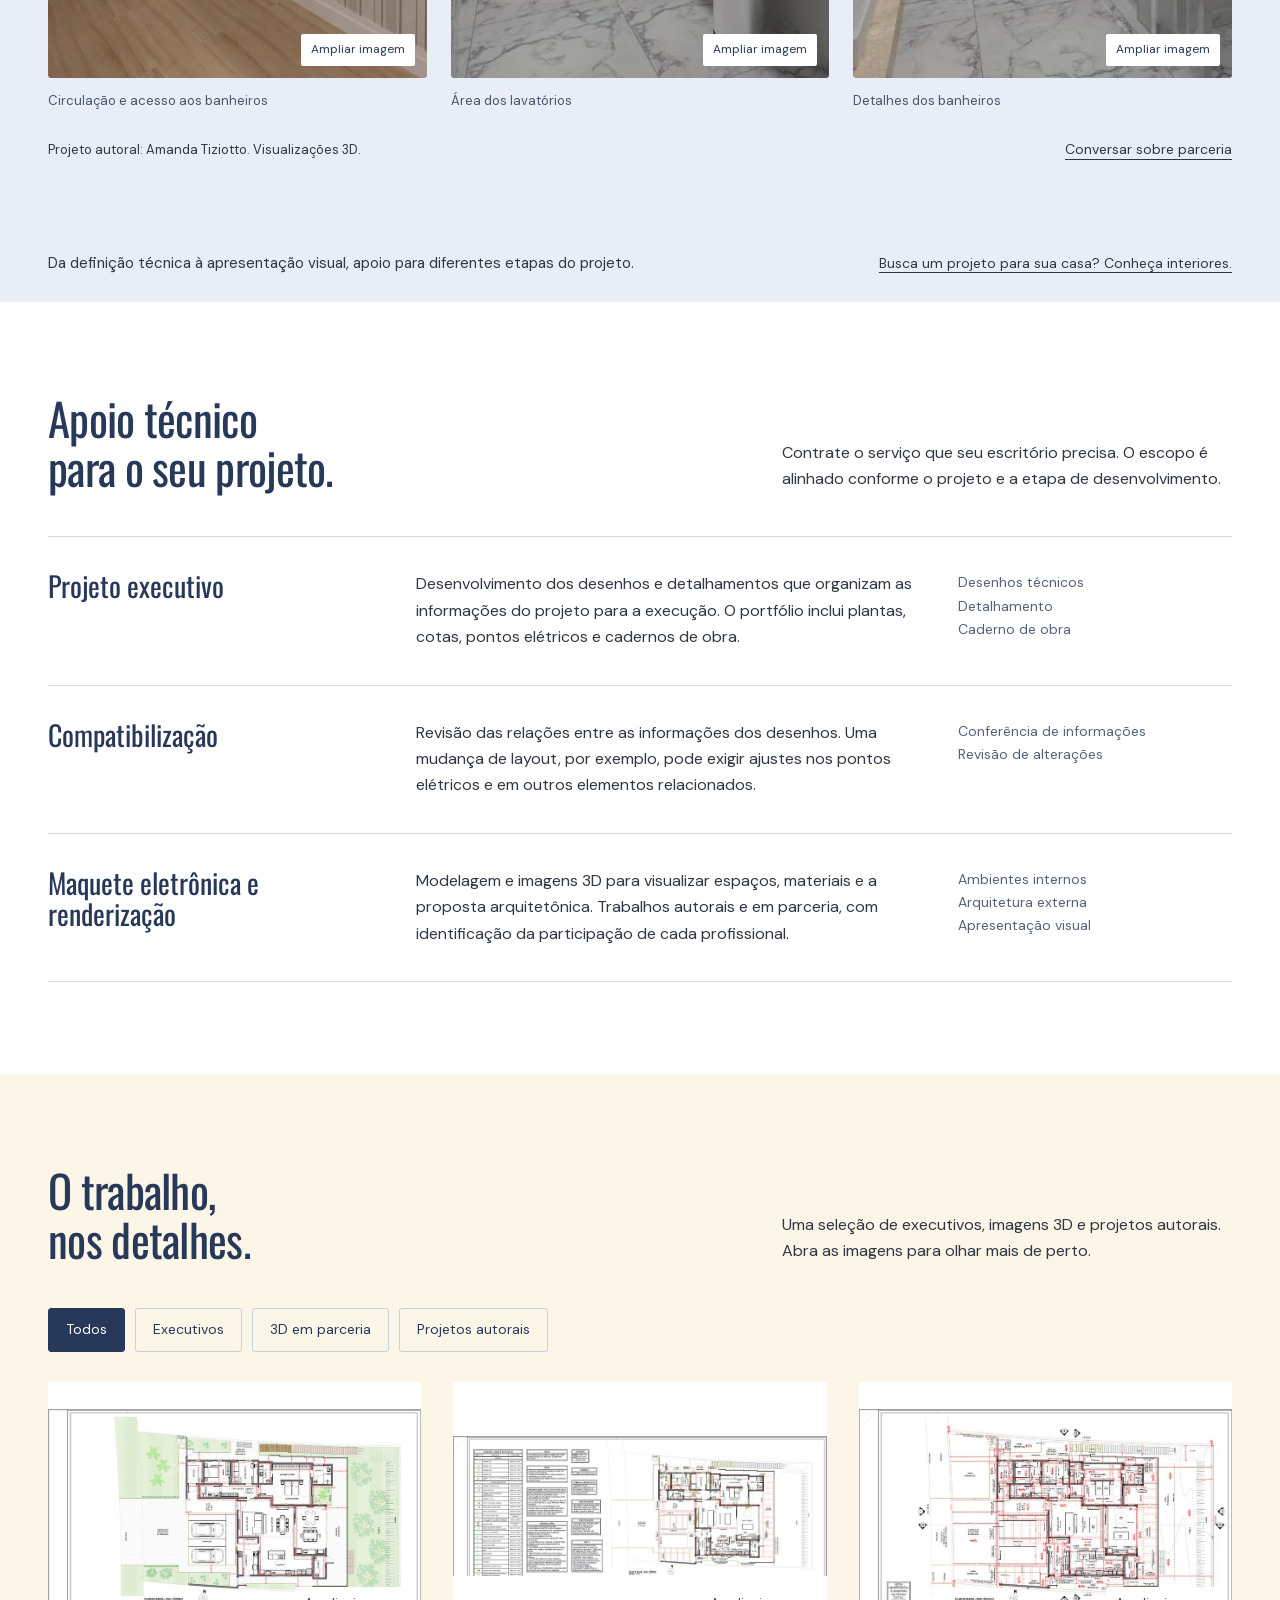
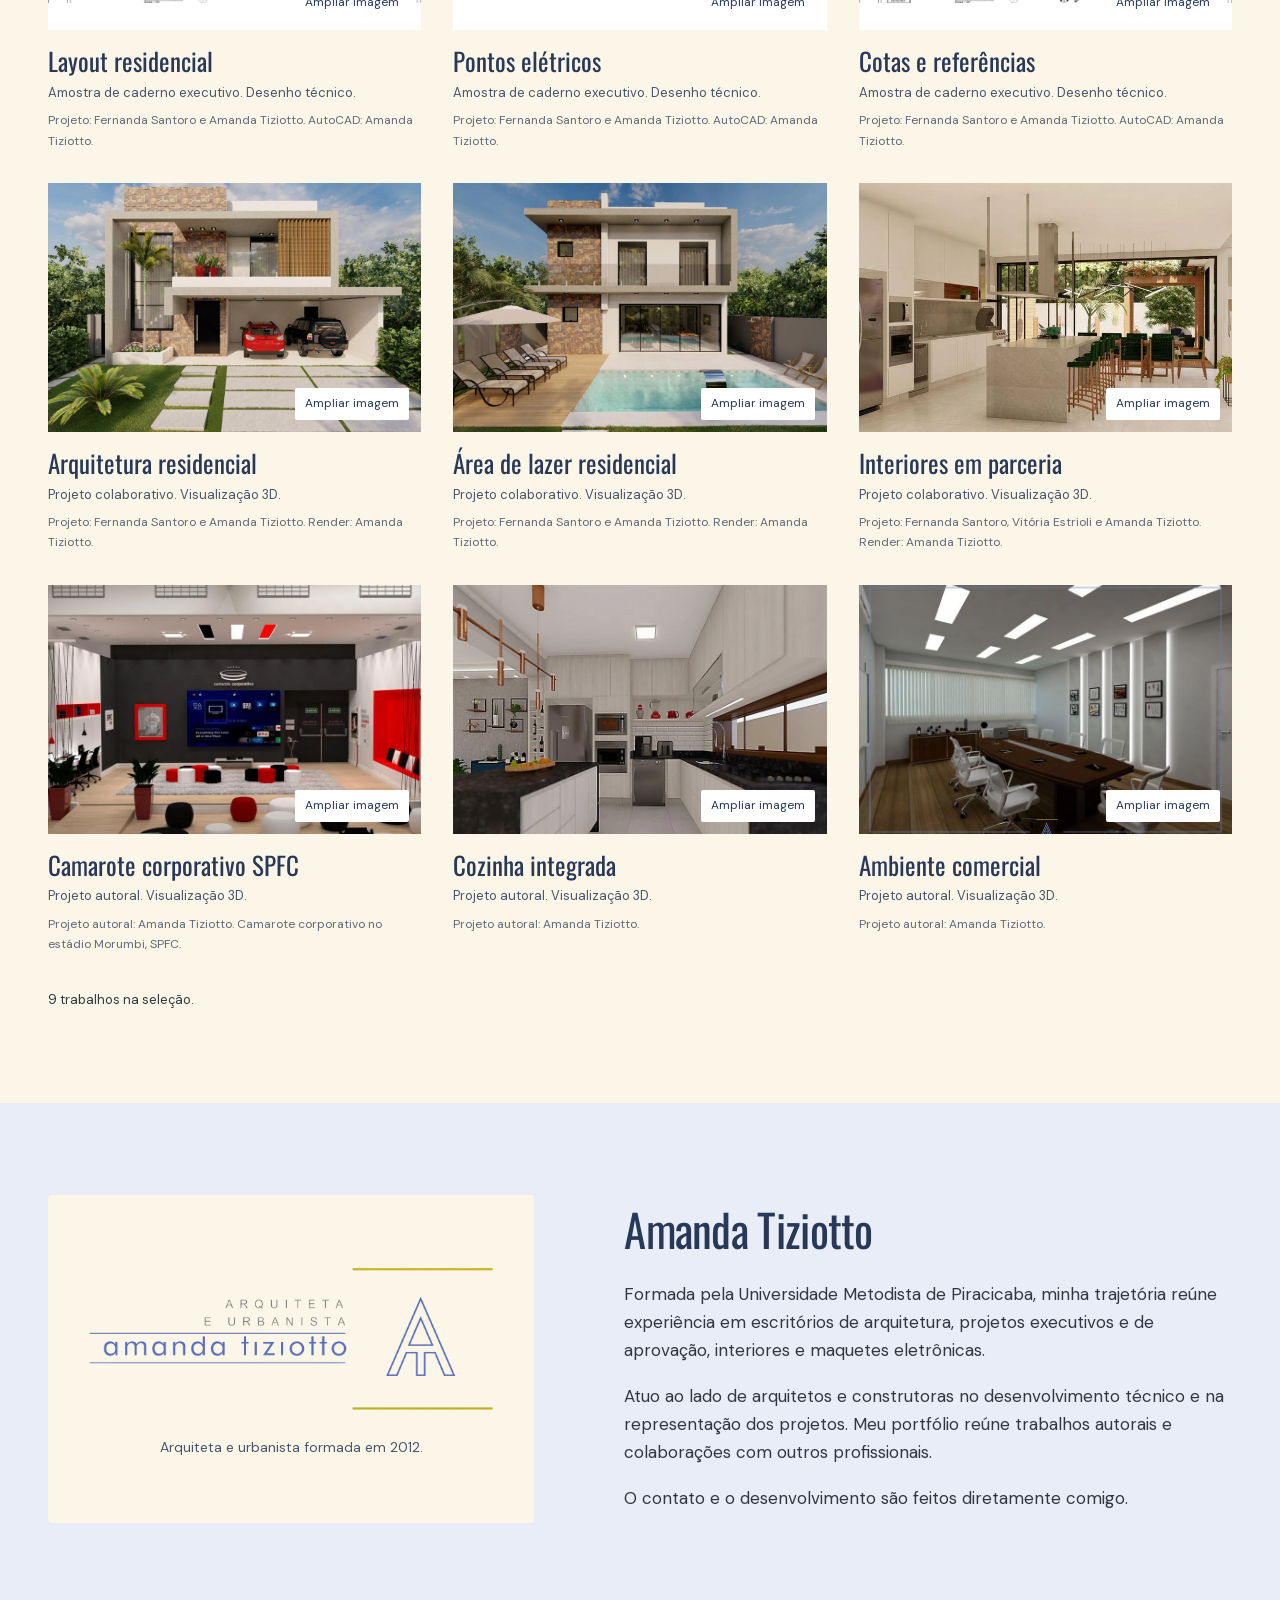
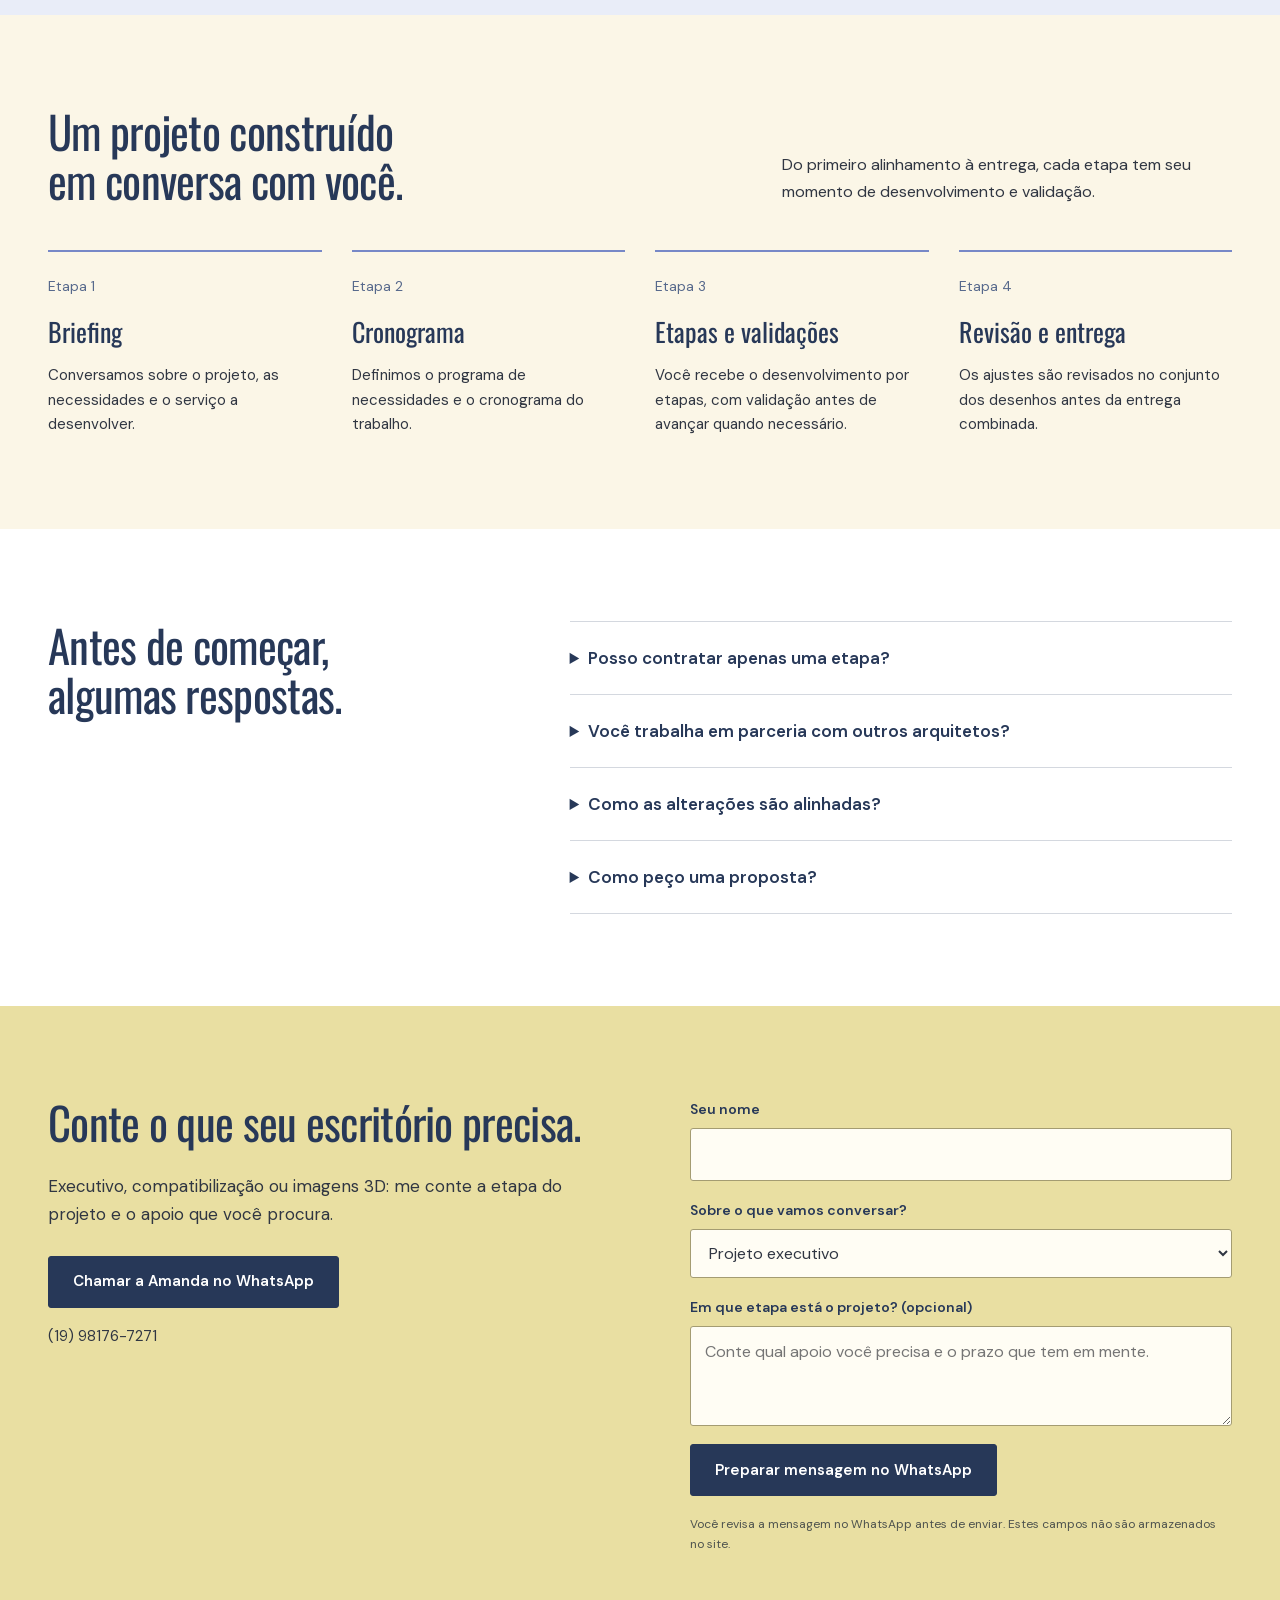
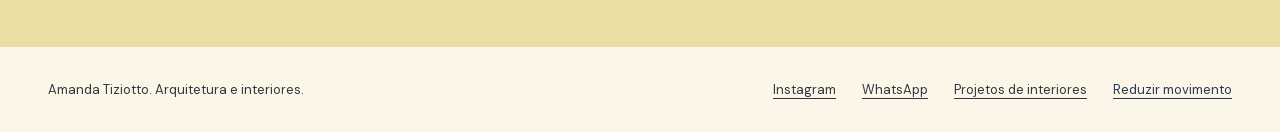
==== commit 6cbdaaa0: "Add accessible SPFC before-after comparison" ====
--- a/index.html
+++ b/index.html
@@ -1 +1 @@
-<!doctype html><html lang="pt-BR"><head><meta charset="UTF-8"><meta name="viewport" content="width=device-width,initial-scale=1"><meta name="robots" content="noindex,nofollow"><title>Amanda Tiziotto | Executivo, compatibilização e 3D</title><meta name="description" content="Projetos executivos, compatibilização, maquetes eletrônicas e renderização para arquitetos e construtoras. Conheça o portfólio de Amanda Tiziotto."><meta property="og:title" content="Amanda Tiziotto | Executivo, compatibilização e 3D"><meta property="og:description" content="Projetos executivos, compatibilização, maquetes eletrônicas e renderização para arquitetos e construtoras. Conheça o portfólio de Amanda Tiziotto."><meta property="og:type" content="website"><meta name="theme-color" content="#fbf6e7"><link rel="icon" href="assets/images/logo.png"><link rel="stylesheet" href="assets/styles.css"><link rel="preload" href="assets/fonts/oswald.ttf" as="font" type="font/ttf" crossorigin><script src="assets/site.js" defer></script></head><body data-page="profissionais"><a class="skip" href="#conteudo">Ir para o conteúdo</a><header class="header"><div class="wrap nav"><a class="brand" href="./" aria-label="Amanda Tiziotto, página principal"><img src="assets/images/logo.png" alt="Amanda Tiziotto, arquiteta e urbanista" width="1168" height="440"></a><button class="menu" aria-expanded="false" aria-controls="navegacao">Menu</button><nav class="navlinks" id="navegacao" aria-label="Principal"><a href="#servicos">Serviços</a><a href="#portfolio">Portfólio</a><a href="interiores/">Para sua casa</a><a class="button" href="#contato">Conversar sobre parceria</a></nav></div></header><main id="conteudo"><section class="wrap hero"><div class="hero-copy"><div class="audience">Para arquitetos e construtoras</div><h1><span class="hero-line">Projetos executivos.</span><span class="hero-line">Cada detalhe</span><span class="hero-line">bem resolvido.</span></h1><p>Executivo, compatibilização e visualização 3D para complementar o trabalho do seu escritório.</p><a class="button" href="#contato">Conversar sobre parceria</a><a class="small-link" href="#portfolio">Conheça os trabalhos</a></div><figure class="sample"><div class="sample-tabs" role="group" aria-label="Amostras de trabalho"><button type="button" data-preview="executivo" aria-pressed="true" data-src="assets/images/executivo-layout.webp" data-alt="Planta de layout residencial, amostra de caderno executivo" data-title="Desenvolvimento executivo" data-credit="Projeto: Fernanda Santoro e Amanda Tiziotto. AutoCAD: Amanda Tiziotto.">Executivo</button><button type="button" data-preview="3d" aria-pressed="false" data-src="assets/images/render-fachada.webp" data-alt="Render de fachada residencial em projeto colaborativo" data-title="Visualização 3D" data-credit="Projeto: Fernanda Santoro e Amanda Tiziotto. Render: Amanda Tiziotto.">Visualização 3D</button></div><img class="sample-image" data-preview-image src="assets/images/executivo-layout.webp" alt="Planta de layout residencial, amostra de caderno executivo" width="862" height="449" fetchpriority="high"><figcaption class="sample-caption" aria-live="polite"><strong data-preview-title>Desenvolvimento executivo</strong><span data-preview-credit>Projeto: Fernanda Santoro e Amanda Tiziotto. AutoCAD: Amanda Tiziotto.</span></figcaption></figure></section><section class="featured-spfc" id="camarote-spfc" aria-labelledby="spfc-title"><div class="wrap"><div class="section-head"><div><p class="label-small">Projeto autoral em destaque</p><h2 id="spfc-title">Camarote corporativo<br>do São Paulo Futebol Clube.</h2></div><p>Um projeto de Amanda Tiziotto no estádio Morumbi. Conheça diferentes vistas do camarote, do auditório e das áreas de apoio, apresentadas em imagens 3D.</p></div><div class="featured-media"><figure><button type="button" data-enlarge data-src="assets/images/camarote.webp" data-alt="Ambiente do camarote corporativo, visualização 3D do camarote corporativo do São Paulo Futebol Clube" data-title="Ambiente do camarote corporativo" data-credit="Projeto autoral: Amanda Tiziotto. Camarote corporativo no estádio Morumbi, SPFC. Visualização 3D." aria-label="Ampliar Ambiente do camarote corporativo"><img src="assets/images/camarote.webp" alt="Ambiente do camarote corporativo, visualização 3D do camarote corporativo do São Paulo Futebol Clube" width="960" height="540" loading="lazy"><span class="view-label">Ampliar imagem</span></button><figcaption>Ambiente do camarote corporativo</figcaption></figure><figure><button type="button" data-enlarge data-src="assets/images/camarote-auditorio.webp" data-alt="Auditório do camarote, visualização 3D do camarote corporativo do São Paulo Futebol Clube" data-title="Auditório do camarote" data-credit="Projeto autoral: Amanda Tiziotto. Camarote corporativo no estádio Morumbi, SPFC. Visualização 3D." aria-label="Ampliar Auditório do camarote"><img src="assets/images/camarote-auditorio.webp" alt="Auditório do camarote, visualização 3D do camarote corporativo do São Paulo Futebol Clube" width="900" height="507" loading="lazy"><span class="view-label">Ampliar imagem</span></button><figcaption>Auditório do camarote</figcaption></figure></div><div class="featured-media featured-extra"><figure><button type="button" data-enlarge data-src="assets/images/camarote-vista-lateral.webp" data-alt="Outra vista do camarote, visualização 3D do camarote corporativo do São Paulo Futebol Clube" data-title="Outra vista do camarote" data-credit="Projeto autoral: Amanda Tiziotto. Camarote corporativo no estádio Morumbi, SPFC. Visualização 3D." aria-label="Ampliar Outra vista do camarote"><img src="assets/images/camarote-vista-lateral.webp" alt="Outra vista do camarote, visualização 3D do camarote corporativo do São Paulo Futebol Clube" width="900" height="507" loading="lazy"><span class="view-label">Ampliar imagem</span></button><figcaption>Outra vista do camarote</figcaption></figure><figure><button type="button" data-enlarge data-src="assets/images/camarote-auditorio-vista.webp" data-alt="Outra vista do auditório, visualização 3D do camarote corporativo do São Paulo Futebol Clube" data-title="Outra vista do auditório" data-credit="Projeto autoral: Amanda Tiziotto. Camarote corporativo no estádio Morumbi, SPFC. Visualização 3D." aria-label="Ampliar Outra vista do auditório"><img src="assets/images/camarote-auditorio-vista.webp" alt="Outra vista do auditório, visualização 3D do camarote corporativo do São Paulo Futebol Clube" width="900" height="507" loading="lazy"><span class="view-label">Ampliar imagem</span></button><figcaption>Outra vista do auditório</figcaption></figure><figure><button type="button" data-enlarge data-src="assets/images/camarote-circulacao.webp" data-alt="Circulação e acesso aos banheiros, visualização 3D do camarote corporativo do São Paulo Futebol Clube" data-title="Circulação e acesso aos banheiros" data-credit="Projeto autoral: Amanda Tiziotto. Camarote corporativo no estádio Morumbi, SPFC. Visualização 3D." aria-label="Ampliar Circulação e acesso aos banheiros"><img src="assets/images/camarote-circulacao.webp" alt="Circulação e acesso aos banheiros, visualização 3D do camarote corporativo do São Paulo Futebol Clube" width="420" height="600" loading="lazy"><span class="view-label">Ampliar imagem</span></button><figcaption>Circulação e acesso aos banheiros</figcaption></figure><figure><button type="button" data-enlarge data-src="assets/images/camarote-lavatorios.webp" data-alt="Área dos lavatórios, visualização 3D do camarote corporativo do São Paulo Futebol Clube" data-title="Área dos lavatórios" data-credit="Projeto autoral: Amanda Tiziotto. Camarote corporativo no estádio Morumbi, SPFC. Visualização 3D." aria-label="Ampliar Área dos lavatórios"><img src="assets/images/camarote-lavatorios.webp" alt="Área dos lavatórios, visualização 3D do camarote corporativo do São Paulo Futebol Clube" width="420" height="600" loading="lazy"><span class="view-label">Ampliar imagem</span></button><figcaption>Área dos lavatórios</figcaption></figure><figure><button type="button" data-enlarge data-src="assets/images/camarote-banheiros.webp" data-alt="Detalhes dos banheiros, visualização 3D do camarote corporativo do São Paulo Futebol Clube" data-title="Detalhes dos banheiros" data-credit="Projeto autoral: Amanda Tiziotto. Camarote corporativo no estádio Morumbi, SPFC. Visualização 3D." aria-label="Ampliar Detalhes dos banheiros"><img src="assets/images/camarote-banheiros.webp" alt="Detalhes dos banheiros, visualização 3D do camarote corporativo do São Paulo Futebol Clube" width="420" height="600" loading="lazy"><span class="view-label">Ampliar imagem</span></button><figcaption>Detalhes dos banheiros</figcaption></figure></div><div class="featured-footer"><p>Projeto autoral: Amanda Tiziotto. Visualizações 3D.</p><a class="text-link" href="#contato">Conversar sobre parceria</a></div></div></section><div class="intro-strip"><div class="wrap"><p>Da definição técnica à apresentação visual, apoio para diferentes etapas do projeto.</p><a href="interiores/">Busca um projeto para sua casa? Conheça interiores.</a></div></div><section class="section services" id="servicos"><div class="wrap"><div class="section-head"><h2>Apoio técnico<br>para o seu projeto.</h2><p>Contrate o serviço que seu escritório precisa. O escopo é alinhado conforme o projeto e a etapa de desenvolvimento.</p></div><div class="service-row"><h3>Projeto executivo</h3><p>Desenvolvimento dos desenhos e detalhamentos que organizam as informações do projeto para a execução. O portfólio inclui plantas, cotas, pontos elétricos e cadernos de obra.</p><div class="scope"><span>Desenhos técnicos</span><span>Detalhamento</span><span>Caderno de obra</span></div></div><div class="service-row"><h3>Compatibilização</h3><p>Revisão das relações entre as informações dos desenhos. Uma mudança de layout, por exemplo, pode exigir ajustes nos pontos elétricos e em outros elementos relacionados.</p><div class="scope"><span>Conferência de informações</span><span>Revisão de alterações</span></div></div><div class="service-row"><h3>Maquete eletrônica e renderização</h3><p>Modelagem e imagens 3D para visualizar espaços, materiais e a proposta arquitetônica. Trabalhos autorais e em parceria, com identificação da participação de cada profissional.</p><div class="scope"><span>Ambientes internos</span><span>Arquitetura externa</span><span>Apresentação visual</span></div></div></div></section><section class="section" id="portfolio"><div class="wrap"><div class="section-head"><h2>O trabalho,<br>nos detalhes.</h2><p>Uma seleção de executivos, imagens 3D e projetos autorais. Abra as imagens para olhar mais de perto.</p></div><div class="filters" role="group" aria-label="Filtrar portfólio"><button data-filter="todos" aria-pressed="true">Todos</button><button data-filter="executivo" aria-pressed="false">Executivos</button><button data-filter="3d" aria-pressed="false">3D em parceria</button><button data-filter="autoral" aria-pressed="false">Projetos autorais</button></div><div class="portfolio-grid"><article class="work technical" data-category="executivo"><button type="button" data-enlarge data-src="assets/images/executivo-layout.webp" data-alt="Layout residencial, Amostra de caderno executivo. Desenho técnico." data-title="Layout residencial" data-credit="Projeto: Fernanda Santoro e Amanda Tiziotto. AutoCAD: Amanda Tiziotto." aria-label="Ampliar Layout residencial"><img src="assets/images/executivo-layout.webp" alt="Layout residencial, Amostra de caderno executivo. Desenho técnico." width="768" height="512" loading="lazy"><span class="view-label">Ampliar imagem</span></button><h3>Layout residencial</h3><span class="type">Amostra de caderno executivo. Desenho técnico.</span><p class="credit">Projeto: Fernanda Santoro e Amanda Tiziotto. AutoCAD: Amanda Tiziotto.</p></article><article class="work technical" data-category="executivo"><button type="button" data-enlarge data-src="assets/images/executivo-eletrica.webp" data-alt="Pontos elétricos, Amostra de caderno executivo. Desenho técnico." data-title="Pontos elétricos" data-credit="Projeto: Fernanda Santoro e Amanda Tiziotto. AutoCAD: Amanda Tiziotto." aria-label="Ampliar Pontos elétricos"><img src="assets/images/executivo-eletrica.webp" alt="Pontos elétricos, Amostra de caderno executivo. Desenho técnico." width="768" height="512" loading="lazy"><span class="view-label">Ampliar imagem</span></button><h3>Pontos elétricos</h3><span class="type">Amostra de caderno executivo. Desenho técnico.</span><p class="credit">Projeto: Fernanda Santoro e Amanda Tiziotto. AutoCAD: Amanda Tiziotto.</p></article><article class="work technical" data-category="executivo"><button type="button" data-enlarge data-src="assets/images/executivo-cotas.webp" data-alt="Cotas e referências, Amostra de caderno executivo. Desenho técnico." data-title="Cotas e referências" data-credit="Projeto: Fernanda Santoro e Amanda Tiziotto. AutoCAD: Amanda Tiziotto." aria-label="Ampliar Cotas e referências"><img src="assets/images/executivo-cotas.webp" alt="Cotas e referências, Amostra de caderno executivo. Desenho técnico." width="768" height="512" loading="lazy"><span class="view-label">Ampliar imagem</span></button><h3>Cotas e referências</h3><span class="type">Amostra de caderno executivo. Desenho técnico.</span><p class="credit">Projeto: Fernanda Santoro e Amanda Tiziotto. AutoCAD: Amanda Tiziotto.</p></article><article class="work " data-category="3d"><button type="button" data-enlarge data-src="assets/images/render-fachada.webp" data-alt="Arquitetura residencial, Projeto colaborativo. Visualização 3D." data-title="Arquitetura residencial" data-credit="Projeto: Fernanda Santoro e Amanda Tiziotto. Render: Amanda Tiziotto." aria-label="Ampliar Arquitetura residencial"><img src="assets/images/render-fachada.webp" alt="Arquitetura residencial, Projeto colaborativo. Visualização 3D." width="768" height="512" loading="lazy"><span class="view-label">Ampliar imagem</span></button><h3>Arquitetura residencial</h3><span class="type">Projeto colaborativo. Visualização 3D.</span><p class="credit">Projeto: Fernanda Santoro e Amanda Tiziotto. Render: Amanda Tiziotto.</p></article><article class="work " data-category="3d"><button type="button" data-enlarge data-src="assets/images/render-lazer.webp" data-alt="Área de lazer residencial, Projeto colaborativo. Visualização 3D." data-title="Área de lazer residencial" data-credit="Projeto: Fernanda Santoro e Amanda Tiziotto. Render: Amanda Tiziotto." aria-label="Ampliar Área de lazer residencial"><img src="assets/images/render-lazer.webp" alt="Área de lazer residencial, Projeto colaborativo. Visualização 3D." width="768" height="512" loading="lazy"><span class="view-label">Ampliar imagem</span></button><h3>Área de lazer residencial</h3><span class="type">Projeto colaborativo. Visualização 3D.</span><p class="credit">Projeto: Fernanda Santoro e Amanda Tiziotto. Render: Amanda Tiziotto.</p></article><article class="work " data-category="3d"><button type="button" data-enlarge data-src="assets/images/render-sala-parceria.webp" data-alt="Interiores em parceria, Projeto colaborativo. Visualização 3D." data-title="Interiores em parceria" data-credit="Projeto: Fernanda Santoro, Vitória Estrioli e Amanda Tiziotto. Render: Amanda Tiziotto." aria-label="Ampliar Interiores em parceria"><img src="assets/images/render-sala-parceria.webp" alt="Interiores em parceria, Projeto colaborativo. Visualização 3D." width="768" height="512" loading="lazy"><span class="view-label">Ampliar imagem</span></button><h3>Interiores em parceria</h3><span class="type">Projeto colaborativo. Visualização 3D.</span><p class="credit">Projeto: Fernanda Santoro, Vitória Estrioli e Amanda Tiziotto. Render: Amanda Tiziotto.</p></article><article class="work " data-category="autoral"><button type="button" data-enlarge data-src="assets/images/camarote.webp" data-alt="Camarote corporativo SPFC, Projeto autoral. Visualização 3D." data-title="Camarote corporativo SPFC" data-credit="Projeto autoral: Amanda Tiziotto. Camarote corporativo no estádio Morumbi, SPFC." aria-label="Ampliar Camarote corporativo SPFC"><img src="assets/images/camarote.webp" alt="Camarote corporativo SPFC, Projeto autoral. Visualização 3D." width="768" height="512" loading="lazy"><span class="view-label">Ampliar imagem</span></button><h3>Camarote corporativo SPFC</h3><span class="type">Projeto autoral. Visualização 3D.</span><p class="credit">Projeto autoral: Amanda Tiziotto. Camarote corporativo no estádio Morumbi, SPFC.</p></article><article class="work " data-category="autoral"><button type="button" data-enlarge data-src="assets/images/interiores-cozinha.webp" data-alt="Cozinha integrada, Projeto autoral. Visualização 3D." data-title="Cozinha integrada" data-credit="Projeto autoral: Amanda Tiziotto." aria-label="Ampliar Cozinha integrada"><img src="assets/images/interiores-cozinha.webp" alt="Cozinha integrada, Projeto autoral. Visualização 3D." width="768" height="512" loading="lazy"><span class="view-label">Ampliar imagem</span></button><h3>Cozinha integrada</h3><span class="type">Projeto autoral. Visualização 3D.</span><p class="credit">Projeto autoral: Amanda Tiziotto.</p></article><article class="work " data-category="autoral"><button type="button" data-enlarge data-src="assets/images/interiores-escritorio.webp" data-alt="Ambiente comercial, Projeto autoral. Visualização 3D." data-title="Ambiente comercial" data-credit="Projeto autoral: Amanda Tiziotto." aria-label="Ampliar Ambiente comercial"><img src="assets/images/interiores-escritorio.webp" alt="Ambiente comercial, Projeto autoral. Visualização 3D." width="768" height="512" loading="lazy"><span class="view-label">Ampliar imagem</span></button><h3>Ambiente comercial</h3><span class="type">Projeto autoral. Visualização 3D.</span><p class="credit">Projeto autoral: Amanda Tiziotto.</p></article></div><p class="work-note" data-filter-result aria-live="polite">9 trabalhos na seleção.</p></div></section><section class="section about" id="amanda"><div class="wrap about-grid"><div class="about-logo"><img src="assets/images/logo.png" alt="Logo oficial Amanda Tiziotto" width="1168" height="440"><span>Arquiteta e urbanista formada em 2012.</span></div><div class="about-copy"><h2>Amanda Tiziotto</h2><p>Formada pela Universidade Metodista de Piracicaba, minha trajetória reúne experiência em escritórios de arquitetura, projetos executivos e de aprovação, interiores e maquetes eletrônicas.</p><p>Atuo ao lado de arquitetos e construtoras no desenvolvimento técnico e na representação dos projetos. Meu portfólio reúne trabalhos autorais e colaborações com outros profissionais.</p><p>O contato e o desenvolvimento são feitos diretamente comigo.</p></div></div></section><section class="section" id="processo"><div class="wrap"><div class="section-head"><h2>Um projeto construído<br>em conversa com você.</h2><p>Do primeiro alinhamento à entrega, cada etapa tem seu momento de desenvolvimento e validação.</p></div><div class="process-grid"><div class="step"><span>Etapa 1</span><h3>Briefing</h3><p>Conversamos sobre o projeto, as necessidades e o serviço a desenvolver.</p></div><div class="step"><span>Etapa 2</span><h3>Cronograma</h3><p>Definimos o programa de necessidades e o cronograma do trabalho.</p></div><div class="step"><span>Etapa 3</span><h3>Etapas e validações</h3><p>Você recebe o desenvolvimento por etapas, com validação antes de avançar quando necessário.</p></div><div class="step"><span>Etapa 4</span><h3>Revisão e entrega</h3><p>Os ajustes são revisados no conjunto dos desenhos antes da entrega combinada.</p></div></div></div></section><section class="section faq"><div class="wrap faq-grid"><h2>Antes de começar,<br>algumas respostas.</h2><div><details><summary>Posso contratar apenas uma etapa?</summary><p>Os serviços incluem executivo e compatibilização, além de maquete eletrônica e renderização. Na conversa inicial, definimos qual apoio faz sentido e o escopo da proposta.</p></details><details><summary>Você trabalha em parceria com outros arquitetos?</summary><p>Sim. O portfólio reúne projetos colaborativos e trabalhos de renderização e desenho técnico em parceria. A participação de cada profissional é identificada nos exemplos.</p></details><details><summary>Como as alterações são alinhadas?</summary><p>O desenvolvimento é enviado por etapas para validação. As alterações são revisadas considerando os desenhos relacionados, para manter a coerência entre as informações.</p></details><details><summary>Como peço uma proposta?</summary><p>Entre em contato pelo WhatsApp e conte qual serviço precisa, em que etapa está o projeto e o prazo que tem em mente. Escopo, cronograma e condições são definidos na proposta.</p></details></div></div></section><section class="section contact" id="contato"><div class="wrap contact-grid"><div class="contact-copy"><h2>Conte o que seu escritório precisa.</h2><p>Executivo, compatibilização ou imagens 3D: me conte a etapa do projeto e o apoio que você procura.</p><a class="button" href="https://wa.me/5519981767271" data-contact="whatsapp" target="_blank" rel="noopener noreferrer">Chamar a Amanda no WhatsApp</a><p class="phone">(19) 98176-7271</p></div><form class="contact-form"><div class="field"><label for="nome">Seu nome</label><input id="nome" name="nome" autocomplete="name" maxlength="100" required></div><div class="field"><label for="servico">Sobre o que vamos conversar?</label><select id="servico" name="servico"><option>Projeto executivo</option><option>Compatibilização</option><option>Maquete eletrônica e renderização</option><option>Parceria recorrente</option></select></div><div class="field"><label for="mensagem">Em que etapa está o projeto? (opcional)</label><textarea id="mensagem" name="mensagem" maxlength="2000" placeholder="Conte qual apoio você precisa e o prazo que tem em mente."></textarea></div><button class="button" type="submit">Preparar mensagem no WhatsApp</button><p class="form-note" data-form-status role="status">Você revisa a mensagem no WhatsApp antes de enviar. Estes campos não são armazenados no site.</p></form></div></section></main><footer class="footer"><div class="wrap"><p>Amanda Tiziotto. Arquitetura e interiores.</p><div class="footer-links"><a href="https://www.instagram.com/amandatiziotto/" target="_blank" rel="noopener noreferrer">Instagram</a><a href="https://wa.me/5519981767271" data-contact="whatsapp" target="_blank" rel="noopener noreferrer">WhatsApp</a><a href="interiores/">Projetos de interiores</a><button type="button" class="motion-toggle" aria-pressed="false">Reduzir movimento</button></div></div></footer><dialog class="lightbox" aria-labelledby="lightbox-title"><button class="close" type="button" aria-label="Fechar imagem ampliada">Fechar</button><img alt=""><h3 id="lightbox-title"></h3><p></p></dialog></body></html>+<!doctype html><html lang="pt-BR"><head><meta charset="UTF-8"><meta name="viewport" content="width=device-width,initial-scale=1"><meta name="robots" content="noindex,nofollow"><title>Amanda Tiziotto | Executivo, compatibilização e 3D</title><meta name="description" content="Projetos executivos, compatibilização, maquetes eletrônicas e renderização para arquitetos e construtoras. Conheça o portfólio de Amanda Tiziotto."><meta property="og:title" content="Amanda Tiziotto | Executivo, compatibilização e 3D"><meta property="og:description" content="Projetos executivos, compatibilização, maquetes eletrônicas e renderização para arquitetos e construtoras. Conheça o portfólio de Amanda Tiziotto."><meta property="og:type" content="website"><meta name="theme-color" content="#fbf6e7"><link rel="icon" href="assets/images/logo.png"><link rel="stylesheet" href="assets/styles.css"><link rel="preload" href="assets/fonts/oswald.ttf" as="font" type="font/ttf" crossorigin><script src="assets/site.js" defer></script></head><body data-page="profissionais"><a class="skip" href="#conteudo">Ir para o conteúdo</a><header class="header"><div class="wrap nav"><a class="brand" href="./" aria-label="Amanda Tiziotto, página principal"><img src="assets/images/logo.png" alt="Amanda Tiziotto, arquiteta e urbanista" width="1168" height="440"></a><button class="menu" aria-expanded="false" aria-controls="navegacao">Menu</button><nav class="navlinks" id="navegacao" aria-label="Principal"><a href="#servicos">Serviços</a><a href="#portfolio">Portfólio</a><a href="interiores/">Para sua casa</a><a class="button" href="#contato">Conversar sobre parceria</a></nav></div></header><main id="conteudo"><section class="wrap hero"><div class="hero-copy"><div class="audience">Para arquitetos e construtoras</div><h1><span class="hero-line">Projetos executivos.</span><span class="hero-line">Cada detalhe</span><span class="hero-line">bem resolvido.</span></h1><p>Executivo, compatibilização e visualização 3D para complementar o trabalho do seu escritório.</p><a class="button" href="#contato">Conversar sobre parceria</a><a class="small-link" href="#portfolio">Conheça os trabalhos</a></div><figure class="sample"><div class="sample-tabs" role="group" aria-label="Amostras de trabalho"><button type="button" data-preview="executivo" aria-pressed="true" data-src="assets/images/executivo-layout.webp" data-alt="Planta de layout residencial, amostra de caderno executivo" data-title="Desenvolvimento executivo" data-credit="Projeto: Fernanda Santoro e Amanda Tiziotto. AutoCAD: Amanda Tiziotto.">Executivo</button><button type="button" data-preview="3d" aria-pressed="false" data-src="assets/images/render-fachada.webp" data-alt="Render de fachada residencial em projeto colaborativo" data-title="Visualização 3D" data-credit="Projeto: Fernanda Santoro e Amanda Tiziotto. Render: Amanda Tiziotto.">Visualização 3D</button></div><img class="sample-image" data-preview-image src="assets/images/executivo-layout.webp" alt="Planta de layout residencial, amostra de caderno executivo" width="862" height="449" fetchpriority="high"><figcaption class="sample-caption" aria-live="polite"><strong data-preview-title>Desenvolvimento executivo</strong><span data-preview-credit>Projeto: Fernanda Santoro e Amanda Tiziotto. AutoCAD: Amanda Tiziotto.</span></figcaption></figure></section><section class="featured-spfc" id="camarote-spfc" aria-labelledby="spfc-title"><div class="wrap"><div class="section-head"><div><p class="label-small">Projeto autoral em destaque</p><h2 id="spfc-title">Camarote corporativo<br>do São Paulo Futebol Clube.</h2></div><p>Um projeto de Amanda Tiziotto no estádio Morumbi. Conheça diferentes vistas do camarote, do auditório e das áreas de apoio, apresentadas em imagens 3D.</p></div><div class="comparison" id="comparar-camarote" data-comparison><div class="comparison-intro"><h3>Do espaço à proposta.</h3><p>Arraste a divisão para visualizar os acabamentos e a composição do projeto.</p></div><div class="comparison-stage"><figure class="comparison-layer comparison-after"><img src="assets/images/camarote.webp" alt="Depois: projeto em 3D do camarote SPFC, autoria de Amanda Tiziotto" width="960" height="540" loading="lazy"><figcaption>Depois: projeto em 3D de Amanda Tiziotto.</figcaption></figure><figure class="comparison-layer comparison-before"><img src="assets/images/camarote-antes-ia.webp" alt="Antes: simulação por IA do mesmo camarote sem acabamentos e mobiliário" width="960" height="540" loading="lazy"><figcaption>Antes: simulação por IA, sem registro de um estado anterior real.</figcaption></figure><span class="comparison-badge before-badge">Antes<span>Simulação por IA</span></span><span class="comparison-badge after-badge">Depois<span>Projeto em 3D</span></span><div class="comparison-divider" aria-hidden="true"></div><span class="comparison-handle" aria-hidden="true"><svg viewBox="0 0 28 28"><path d="m10 8-6 6 6 6M18 8l6 6-6 6M14 7v14"/></svg></span><input class="comparison-range" type="range" min="0" max="100" value="50" step="1" aria-label="Comparar simulação anterior e projeto em 3D do camarote SPFC" aria-describedby="comparison-note comparison-instruction" hidden></div><div class="comparison-labels"><div><strong>Antes</strong><span>Simulação por IA</span></div><div><strong>Depois</strong><span>Projeto em 3D</span></div></div><p class="comparison-instruction" id="comparison-instruction" hidden>Arraste para comparar. No teclado, use as setas.</p><p class="comparison-note" id="comparison-note">Comparação ilustrativa: o antes foi criado por IA a partir do render e não é um registro do espaço antes da obra. O depois é uma visualização 3D do projeto autoral de Amanda Tiziotto.</p></div><div class="featured-media"><figure><button type="button" data-enlarge data-src="assets/images/camarote.webp" data-alt="Ambiente do camarote corporativo, visualização 3D do camarote corporativo do São Paulo Futebol Clube" data-title="Ambiente do camarote corporativo" data-credit="Projeto autoral: Amanda Tiziotto. Camarote corporativo no estádio Morumbi, SPFC. Visualização 3D." aria-label="Ampliar Ambiente do camarote corporativo"><img src="assets/images/camarote.webp" alt="Ambiente do camarote corporativo, visualização 3D do camarote corporativo do São Paulo Futebol Clube" width="960" height="540" loading="lazy"><span class="view-label">Ampliar imagem</span></button><figcaption>Ambiente do camarote corporativo</figcaption></figure><figure><button type="button" data-enlarge data-src="assets/images/camarote-auditorio.webp" data-alt="Auditório do camarote, visualização 3D do camarote corporativo do São Paulo Futebol Clube" data-title="Auditório do camarote" data-credit="Projeto autoral: Amanda Tiziotto. Camarote corporativo no estádio Morumbi, SPFC. Visualização 3D." aria-label="Ampliar Auditório do camarote"><img src="assets/images/camarote-auditorio.webp" alt="Auditório do camarote, visualização 3D do camarote corporativo do São Paulo Futebol Clube" width="900" height="507" loading="lazy"><span class="view-label">Ampliar imagem</span></button><figcaption>Auditório do camarote</figcaption></figure></div><div class="featured-media featured-extra"><figure><button type="button" data-enlarge data-src="assets/images/camarote-vista-lateral.webp" data-alt="Outra vista do camarote, visualização 3D do camarote corporativo do São Paulo Futebol Clube" data-title="Outra vista do camarote" data-credit="Projeto autoral: Amanda Tiziotto. Camarote corporativo no estádio Morumbi, SPFC. Visualização 3D." aria-label="Ampliar Outra vista do camarote"><img src="assets/images/camarote-vista-lateral.webp" alt="Outra vista do camarote, visualização 3D do camarote corporativo do São Paulo Futebol Clube" width="900" height="507" loading="lazy"><span class="view-label">Ampliar imagem</span></button><figcaption>Outra vista do camarote</figcaption></figure><figure><button type="button" data-enlarge data-src="assets/images/camarote-auditorio-vista.webp" data-alt="Outra vista do auditório, visualização 3D do camarote corporativo do São Paulo Futebol Clube" data-title="Outra vista do auditório" data-credit="Projeto autoral: Amanda Tiziotto. Camarote corporativo no estádio Morumbi, SPFC. Visualização 3D." aria-label="Ampliar Outra vista do auditório"><img src="assets/images/camarote-auditorio-vista.webp" alt="Outra vista do auditório, visualização 3D do camarote corporativo do São Paulo Futebol Clube" width="900" height="507" loading="lazy"><span class="view-label">Ampliar imagem</span></button><figcaption>Outra vista do auditório</figcaption></figure><figure><button type="button" data-enlarge data-src="assets/images/camarote-circulacao.webp" data-alt="Circulação e acesso aos banheiros, visualização 3D do camarote corporativo do São Paulo Futebol Clube" data-title="Circulação e acesso aos banheiros" data-credit="Projeto autoral: Amanda Tiziotto. Camarote corporativo no estádio Morumbi, SPFC. Visualização 3D." aria-label="Ampliar Circulação e acesso aos banheiros"><img src="assets/images/camarote-circulacao.webp" alt="Circulação e acesso aos banheiros, visualização 3D do camarote corporativo do São Paulo Futebol Clube" width="420" height="600" loading="lazy"><span class="view-label">Ampliar imagem</span></button><figcaption>Circulação e acesso aos banheiros</figcaption></figure><figure><button type="button" data-enlarge data-src="assets/images/camarote-lavatorios.webp" data-alt="Área dos lavatórios, visualização 3D do camarote corporativo do São Paulo Futebol Clube" data-title="Área dos lavatórios" data-credit="Projeto autoral: Amanda Tiziotto. Camarote corporativo no estádio Morumbi, SPFC. Visualização 3D." aria-label="Ampliar Área dos lavatórios"><img src="assets/images/camarote-lavatorios.webp" alt="Área dos lavatórios, visualização 3D do camarote corporativo do São Paulo Futebol Clube" width="420" height="600" loading="lazy"><span class="view-label">Ampliar imagem</span></button><figcaption>Área dos lavatórios</figcaption></figure><figure><button type="button" data-enlarge data-src="assets/images/camarote-banheiros.webp" data-alt="Detalhes dos banheiros, visualização 3D do camarote corporativo do São Paulo Futebol Clube" data-title="Detalhes dos banheiros" data-credit="Projeto autoral: Amanda Tiziotto. Camarote corporativo no estádio Morumbi, SPFC. Visualização 3D." aria-label="Ampliar Detalhes dos banheiros"><img src="assets/images/camarote-banheiros.webp" alt="Detalhes dos banheiros, visualização 3D do camarote corporativo do São Paulo Futebol Clube" width="420" height="600" loading="lazy"><span class="view-label">Ampliar imagem</span></button><figcaption>Detalhes dos banheiros</figcaption></figure></div><div class="featured-footer"><p>Projeto autoral: Amanda Tiziotto. Visualizações 3D.</p><a class="text-link" href="#contato">Conversar sobre parceria</a></div></div></section><div class="intro-strip"><div class="wrap"><p>Da definição técnica à apresentação visual, apoio para diferentes etapas do projeto.</p><a href="interiores/">Busca um projeto para sua casa? Conheça interiores.</a></div></div><section class="section services" id="servicos"><div class="wrap"><div class="section-head"><h2>Apoio técnico<br>para o seu projeto.</h2><p>Contrate o serviço que seu escritório precisa. O escopo é alinhado conforme o projeto e a etapa de desenvolvimento.</p></div><div class="service-row"><h3>Projeto executivo</h3><p>Desenvolvimento dos desenhos e detalhamentos que organizam as informações do projeto para a execução. O portfólio inclui plantas, cotas, pontos elétricos e cadernos de obra.</p><div class="scope"><span>Desenhos técnicos</span><span>Detalhamento</span><span>Caderno de obra</span></div></div><div class="service-row"><h3>Compatibilização</h3><p>Revisão das relações entre as informações dos desenhos. Uma mudança de layout, por exemplo, pode exigir ajustes nos pontos elétricos e em outros elementos relacionados.</p><div class="scope"><span>Conferência de informações</span><span>Revisão de alterações</span></div></div><div class="service-row"><h3>Maquete eletrônica e renderização</h3><p>Modelagem e imagens 3D para visualizar espaços, materiais e a proposta arquitetônica. Trabalhos autorais e em parceria, com identificação da participação de cada profissional.</p><div class="scope"><span>Ambientes internos</span><span>Arquitetura externa</span><span>Apresentação visual</span></div></div></div></section><section class="section" id="portfolio"><div class="wrap"><div class="section-head"><h2>O trabalho,<br>nos detalhes.</h2><p>Uma seleção de executivos, imagens 3D e projetos autorais. Abra as imagens para olhar mais de perto.</p></div><div class="filters" role="group" aria-label="Filtrar portfólio"><button data-filter="todos" aria-pressed="true">Todos</button><button data-filter="executivo" aria-pressed="false">Executivos</button><button data-filter="3d" aria-pressed="false">3D em parceria</button><button data-filter="autoral" aria-pressed="false">Projetos autorais</button></div><div class="portfolio-grid"><article class="work technical" data-category="executivo"><button type="button" data-enlarge data-src="assets/images/executivo-layout.webp" data-alt="Layout residencial, Amostra de caderno executivo. Desenho técnico." data-title="Layout residencial" data-credit="Projeto: Fernanda Santoro e Amanda Tiziotto. AutoCAD: Amanda Tiziotto." aria-label="Ampliar Layout residencial"><img src="assets/images/executivo-layout.webp" alt="Layout residencial, Amostra de caderno executivo. Desenho técnico." width="768" height="512" loading="lazy"><span class="view-label">Ampliar imagem</span></button><h3>Layout residencial</h3><span class="type">Amostra de caderno executivo. Desenho técnico.</span><p class="credit">Projeto: Fernanda Santoro e Amanda Tiziotto. AutoCAD: Amanda Tiziotto.</p></article><article class="work technical" data-category="executivo"><button type="button" data-enlarge data-src="assets/images/executivo-eletrica.webp" data-alt="Pontos elétricos, Amostra de caderno executivo. Desenho técnico." data-title="Pontos elétricos" data-credit="Projeto: Fernanda Santoro e Amanda Tiziotto. AutoCAD: Amanda Tiziotto." aria-label="Ampliar Pontos elétricos"><img src="assets/images/executivo-eletrica.webp" alt="Pontos elétricos, Amostra de caderno executivo. Desenho técnico." width="768" height="512" loading="lazy"><span class="view-label">Ampliar imagem</span></button><h3>Pontos elétricos</h3><span class="type">Amostra de caderno executivo. Desenho técnico.</span><p class="credit">Projeto: Fernanda Santoro e Amanda Tiziotto. AutoCAD: Amanda Tiziotto.</p></article><article class="work technical" data-category="executivo"><button type="button" data-enlarge data-src="assets/images/executivo-cotas.webp" data-alt="Cotas e referências, Amostra de caderno executivo. Desenho técnico." data-title="Cotas e referências" data-credit="Projeto: Fernanda Santoro e Amanda Tiziotto. AutoCAD: Amanda Tiziotto." aria-label="Ampliar Cotas e referências"><img src="assets/images/executivo-cotas.webp" alt="Cotas e referências, Amostra de caderno executivo. Desenho técnico." width="768" height="512" loading="lazy"><span class="view-label">Ampliar imagem</span></button><h3>Cotas e referências</h3><span class="type">Amostra de caderno executivo. Desenho técnico.</span><p class="credit">Projeto: Fernanda Santoro e Amanda Tiziotto. AutoCAD: Amanda Tiziotto.</p></article><article class="work " data-category="3d"><button type="button" data-enlarge data-src="assets/images/render-fachada.webp" data-alt="Arquitetura residencial, Projeto colaborativo. Visualização 3D." data-title="Arquitetura residencial" data-credit="Projeto: Fernanda Santoro e Amanda Tiziotto. Render: Amanda Tiziotto." aria-label="Ampliar Arquitetura residencial"><img src="assets/images/render-fachada.webp" alt="Arquitetura residencial, Projeto colaborativo. Visualização 3D." width="768" height="512" loading="lazy"><span class="view-label">Ampliar imagem</span></button><h3>Arquitetura residencial</h3><span class="type">Projeto colaborativo. Visualização 3D.</span><p class="credit">Projeto: Fernanda Santoro e Amanda Tiziotto. Render: Amanda Tiziotto.</p></article><article class="work " data-category="3d"><button type="button" data-enlarge data-src="assets/images/render-lazer.webp" data-alt="Área de lazer residencial, Projeto colaborativo. Visualização 3D." data-title="Área de lazer residencial" data-credit="Projeto: Fernanda Santoro e Amanda Tiziotto. Render: Amanda Tiziotto." aria-label="Ampliar Área de lazer residencial"><img src="assets/images/render-lazer.webp" alt="Área de lazer residencial, Projeto colaborativo. Visualização 3D." width="768" height="512" loading="lazy"><span class="view-label">Ampliar imagem</span></button><h3>Área de lazer residencial</h3><span class="type">Projeto colaborativo. Visualização 3D.</span><p class="credit">Projeto: Fernanda Santoro e Amanda Tiziotto. Render: Amanda Tiziotto.</p></article><article class="work " data-category="3d"><button type="button" data-enlarge data-src="assets/images/render-sala-parceria.webp" data-alt="Interiores em parceria, Projeto colaborativo. Visualização 3D." data-title="Interiores em parceria" data-credit="Projeto: Fernanda Santoro, Vitória Estrioli e Amanda Tiziotto. Render: Amanda Tiziotto." aria-label="Ampliar Interiores em parceria"><img src="assets/images/render-sala-parceria.webp" alt="Interiores em parceria, Projeto colaborativo. Visualização 3D." width="768" height="512" loading="lazy"><span class="view-label">Ampliar imagem</span></button><h3>Interiores em parceria</h3><span class="type">Projeto colaborativo. Visualização 3D.</span><p class="credit">Projeto: Fernanda Santoro, Vitória Estrioli e Amanda Tiziotto. Render: Amanda Tiziotto.</p></article><article class="work " data-category="autoral"><button type="button" data-enlarge data-src="assets/images/camarote.webp" data-alt="Camarote corporativo SPFC, Projeto autoral. Visualização 3D." data-title="Camarote corporativo SPFC" data-credit="Projeto autoral: Amanda Tiziotto. Camarote corporativo no estádio Morumbi, SPFC." aria-label="Ampliar Camarote corporativo SPFC"><img src="assets/images/camarote.webp" alt="Camarote corporativo SPFC, Projeto autoral. Visualização 3D." width="768" height="512" loading="lazy"><span class="view-label">Ampliar imagem</span></button><h3>Camarote corporativo SPFC</h3><span class="type">Projeto autoral. Visualização 3D.</span><p class="credit">Projeto autoral: Amanda Tiziotto. Camarote corporativo no estádio Morumbi, SPFC.</p></article><article class="work " data-category="autoral"><button type="button" data-enlarge data-src="assets/images/interiores-cozinha.webp" data-alt="Cozinha integrada, Projeto autoral. Visualização 3D." data-title="Cozinha integrada" data-credit="Projeto autoral: Amanda Tiziotto." aria-label="Ampliar Cozinha integrada"><img src="assets/images/interiores-cozinha.webp" alt="Cozinha integrada, Projeto autoral. Visualização 3D." width="768" height="512" loading="lazy"><span class="view-label">Ampliar imagem</span></button><h3>Cozinha integrada</h3><span class="type">Projeto autoral. Visualização 3D.</span><p class="credit">Projeto autoral: Amanda Tiziotto.</p></article><article class="work " data-category="autoral"><button type="button" data-enlarge data-src="assets/images/interiores-escritorio.webp" data-alt="Ambiente comercial, Projeto autoral. Visualização 3D." data-title="Ambiente comercial" data-credit="Projeto autoral: Amanda Tiziotto." aria-label="Ampliar Ambiente comercial"><img src="assets/images/interiores-escritorio.webp" alt="Ambiente comercial, Projeto autoral. Visualização 3D." width="768" height="512" loading="lazy"><span class="view-label">Ampliar imagem</span></button><h3>Ambiente comercial</h3><span class="type">Projeto autoral. Visualização 3D.</span><p class="credit">Projeto autoral: Amanda Tiziotto.</p></article></div><p class="work-note" data-filter-result aria-live="polite">9 trabalhos na seleção.</p></div></section><section class="section about" id="amanda"><div class="wrap about-grid"><div class="about-logo"><img src="assets/images/logo.png" alt="Logo oficial Amanda Tiziotto" width="1168" height="440"><span>Arquiteta e urbanista formada em 2012.</span></div><div class="about-copy"><h2>Amanda Tiziotto</h2><p>Formada pela Universidade Metodista de Piracicaba, minha trajetória reúne experiência em escritórios de arquitetura, projetos executivos e de aprovação, interiores e maquetes eletrônicas.</p><p>Atuo ao lado de arquitetos e construtoras no desenvolvimento técnico e na representação dos projetos. Meu portfólio reúne trabalhos autorais e colaborações com outros profissionais.</p><p>O contato e o desenvolvimento são feitos diretamente comigo.</p></div></div></section><section class="section" id="processo"><div class="wrap"><div class="section-head"><h2>Um projeto construído<br>em conversa com você.</h2><p>Do primeiro alinhamento à entrega, cada etapa tem seu momento de desenvolvimento e validação.</p></div><div class="process-grid"><div class="step"><span>Etapa 1</span><h3>Briefing</h3><p>Conversamos sobre o projeto, as necessidades e o serviço a desenvolver.</p></div><div class="step"><span>Etapa 2</span><h3>Cronograma</h3><p>Definimos o programa de necessidades e o cronograma do trabalho.</p></div><div class="step"><span>Etapa 3</span><h3>Etapas e validações</h3><p>Você recebe o desenvolvimento por etapas, com validação antes de avançar quando necessário.</p></div><div class="step"><span>Etapa 4</span><h3>Revisão e entrega</h3><p>Os ajustes são revisados no conjunto dos desenhos antes da entrega combinada.</p></div></div></div></section><section class="section faq"><div class="wrap faq-grid"><h2>Antes de começar,<br>algumas respostas.</h2><div><details><summary>Posso contratar apenas uma etapa?</summary><p>Os serviços incluem executivo e compatibilização, além de maquete eletrônica e renderização. Na conversa inicial, definimos qual apoio faz sentido e o escopo da proposta.</p></details><details><summary>Você trabalha em parceria com outros arquitetos?</summary><p>Sim. O portfólio reúne projetos colaborativos e trabalhos de renderização e desenho técnico em parceria. A participação de cada profissional é identificada nos exemplos.</p></details><details><summary>Como as alterações são alinhadas?</summary><p>O desenvolvimento é enviado por etapas para validação. As alterações são revisadas considerando os desenhos relacionados, para manter a coerência entre as informações.</p></details><details><summary>Como peço uma proposta?</summary><p>Entre em contato pelo WhatsApp e conte qual serviço precisa, em que etapa está o projeto e o prazo que tem em mente. Escopo, cronograma e condições são definidos na proposta.</p></details></div></div></section><section class="section contact" id="contato"><div class="wrap contact-grid"><div class="contact-copy"><h2>Conte o que seu escritório precisa.</h2><p>Executivo, compatibilização ou imagens 3D: me conte a etapa do projeto e o apoio que você procura.</p><a class="button" href="https://wa.me/5519981767271" data-contact="whatsapp" target="_blank" rel="noopener noreferrer">Chamar a Amanda no WhatsApp</a><p class="phone">(19) 98176-7271</p></div><form class="contact-form"><div class="field"><label for="nome">Seu nome</label><input id="nome" name="nome" autocomplete="name" maxlength="100" required></div><div class="field"><label for="servico">Sobre o que vamos conversar?</label><select id="servico" name="servico"><option>Projeto executivo</option><option>Compatibilização</option><option>Maquete eletrônica e renderização</option><option>Parceria recorrente</option></select></div><div class="field"><label for="mensagem">Em que etapa está o projeto? (opcional)</label><textarea id="mensagem" name="mensagem" maxlength="2000" placeholder="Conte qual apoio você precisa e o prazo que tem em mente."></textarea></div><button class="button" type="submit">Preparar mensagem no WhatsApp</button><p class="form-note" data-form-status role="status">Você revisa a mensagem no WhatsApp antes de enviar. Estes campos não são armazenados no site.</p></form></div></section></main><footer class="footer"><div class="wrap"><p>Amanda Tiziotto. Arquitetura e interiores.</p><div class="footer-links"><a href="https://www.instagram.com/amandatiziotto/" target="_blank" rel="noopener noreferrer">Instagram</a><a href="https://wa.me/5519981767271" data-contact="whatsapp" target="_blank" rel="noopener noreferrer">WhatsApp</a><a href="interiores/">Projetos de interiores</a><button type="button" class="motion-toggle" aria-pressed="false">Reduzir movimento</button></div></div></footer><dialog class="lightbox" aria-labelledby="lightbox-title"><button class="close" type="button" aria-label="Fechar imagem ampliada">Fechar</button><img alt=""><h3 id="lightbox-title"></h3><p></p></dialog></body></html>
--- a/assets/styles.css
+++ b/assets/styles.css
@@ -15,3 +15,9 @@
 @media(prefers-reduced-motion:no-preference){.hero-line{animation:amanda-line-in 640ms cubic-bezier(.22,1,.36,1) both}.hero-line:nth-child(2){animation-delay:90ms}.hero-line:nth-child(3){animation-delay:180ms}.hero .sample-image{animation:amanda-image-in 850ms cubic-bezier(.22,1,.36,1) 80ms both}.lightbox[open]{animation:amanda-dialog-in 230ms ease-out}.button,.sample-tabs button,.filters button{transition:background-color 180ms ease,color 180ms ease}}
 
 .motion-toggle{border:0;background:none;padding:0;color:var(--blue);font:inherit;text-decoration:underline;text-underline-offset:4px}.motion-toggle:disabled{cursor:default}html[data-motion="reduce"]{scroll-behavior:auto}html[data-motion="reduce"] *,html[data-motion="reduce"] *::before,html[data-motion="reduce"] *::after{animation:none!important;transition:none!important}
+
+.comparison{margin:34px 0 38px}.comparison-intro{display:flex;align-items:end;justify-content:space-between;gap:30px;margin-bottom:22px}.comparison-intro h3{font-size:32px}.comparison-intro p{font-size:14px;max-width:420px}.comparison-stage{position:relative;background:white;border-radius:3px}.comparison-layer img{width:100%;height:auto}.comparison-layer figcaption{padding:10px 14px;font-size:13px}.comparison-stage.is-ready{aspect-ratio:16/9;overflow:hidden;--split:50%}.comparison-stage.is-ready .comparison-layer{position:absolute;inset:0}.comparison-stage.is-ready .comparison-layer img{width:100%;height:100%;object-fit:cover}.comparison-stage.is-ready .comparison-layer figcaption{display:none}.comparison-stage.is-ready .comparison-before{clip-path:inset(0 calc(100% - var(--split)) 0 0)}.comparison-divider{display:none;position:absolute;left:var(--split);top:0;bottom:0;width:3px;background:white;transform:translateX(-50%);pointer-events:none;filter:drop-shadow(0 1px 4px #27385866)}.is-ready .comparison-divider{display:block}.comparison-handle{position:absolute;left:50%;top:50%;transform:translate(-50%,-50%);width:46px;height:46px;border:2px solid white;border-radius:50%;background:var(--blue);display:flex;align-items:center;justify-content:center}.comparison-handle svg{width:27px;height:27px;stroke:white;fill:none;stroke-width:2}.comparison-range{position:absolute;inset:0;margin:0;width:100%;height:100%;opacity:0;cursor:ew-resize;touch-action:pan-y}.comparison-stage:focus-within{outline:3px solid #455c9e;outline-offset:5px}.comparison-labels{display:flex;justify-content:space-between;gap:20px;margin-top:14px;color:var(--blue);font-size:14px}.comparison-labels strong{display:block;font-weight:600}.comparison-labels span{display:block;font-size:12px;color:#48546e}.comparison-labels>div:last-child{text-align:right}.comparison-note{font-size:12px;line-height:1.7;margin-top:16px;max-width:90ch}.comparison-instruction{font-size:13px;margin-top:12px}.comparison [hidden]{display:none!important}@media(max-width:760px){.comparison-intro{display:block}.comparison-intro h3{font-size:29px;margin-bottom:14px}.comparison-stage.is-ready{aspect-ratio:16/9}.comparison-labels{gap:14px;font-size:13px}.comparison-labels span{font-size:11px}.comparison{margin:30px 0}.comparison-note{font-size:12px}}
+
+.comparison-badge{display:none;position:absolute;top:16px;padding:8px 12px;background:#ffffffed;color:var(--blue);font-size:14px;line-height:1.4;pointer-events:none;border-radius:2px}.is-ready .comparison-badge{display:block}.comparison-badge span{display:block;font-size:11px}.before-badge{left:16px}.after-badge{right:16px}@media(max-width:360px){.comparison-badge{top:8px;padding:5px 8px;font-size:12px}.before-badge{left:8px}.after-badge{right:8px}}
+
+.comparison-stage{display:flex;flex-direction:column-reverse}.comparison-stage.is-ready{display:block}.comparison-handle{display:none;left:clamp(23px,var(--split),calc(100% - 23px));pointer-events:none}.is-ready .comparison-handle{display:flex}
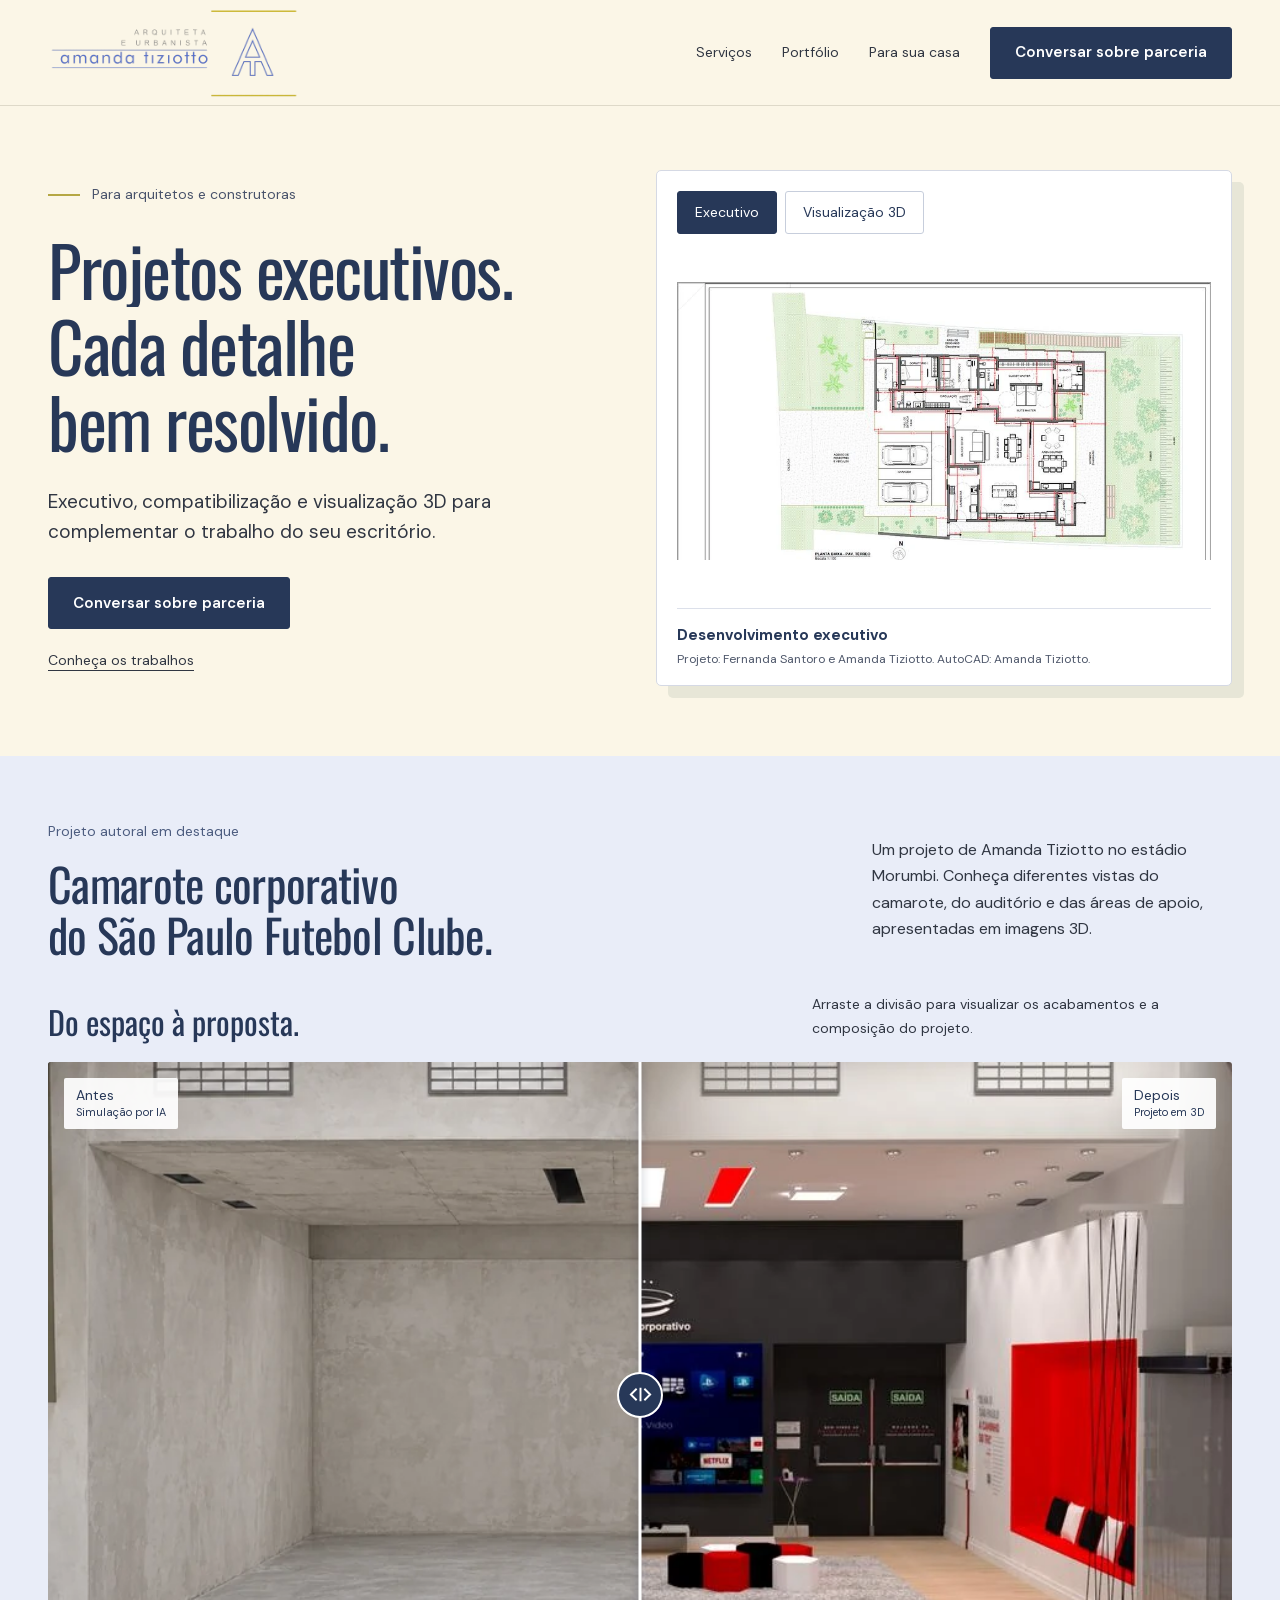
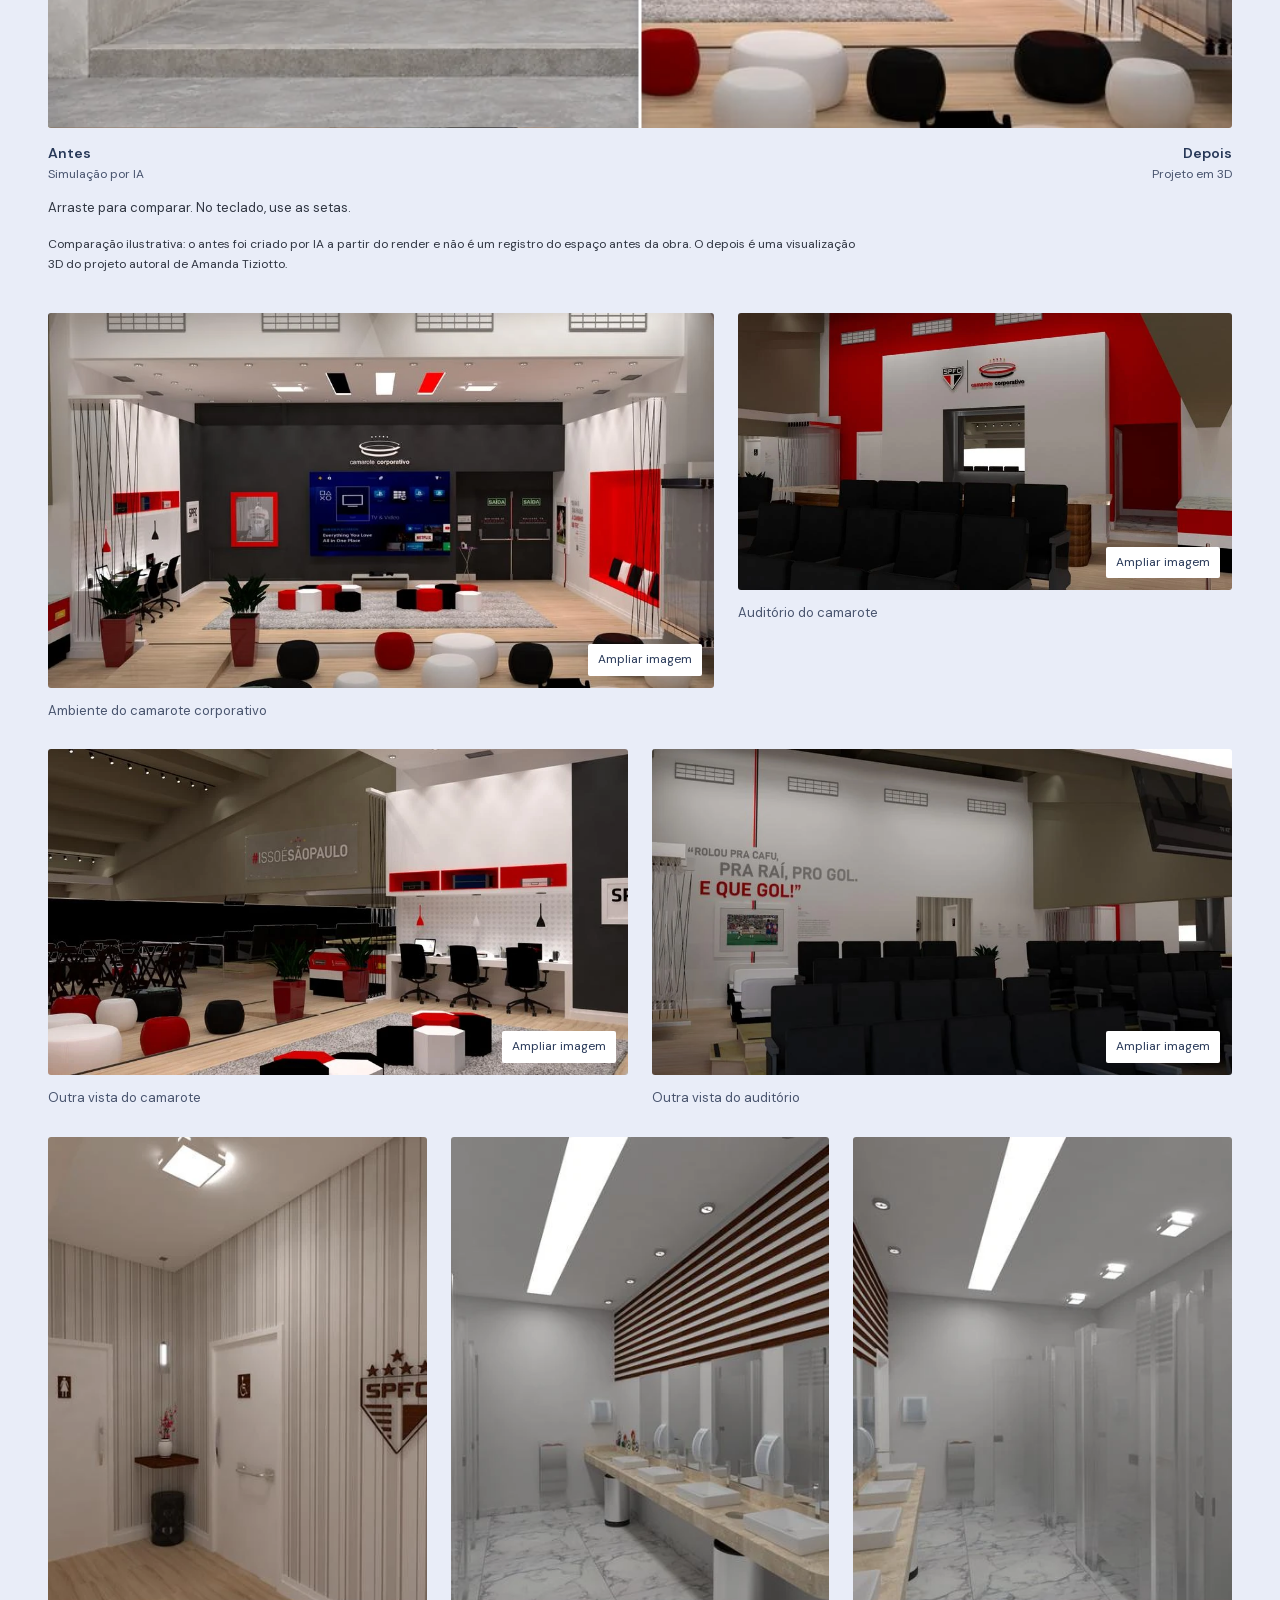
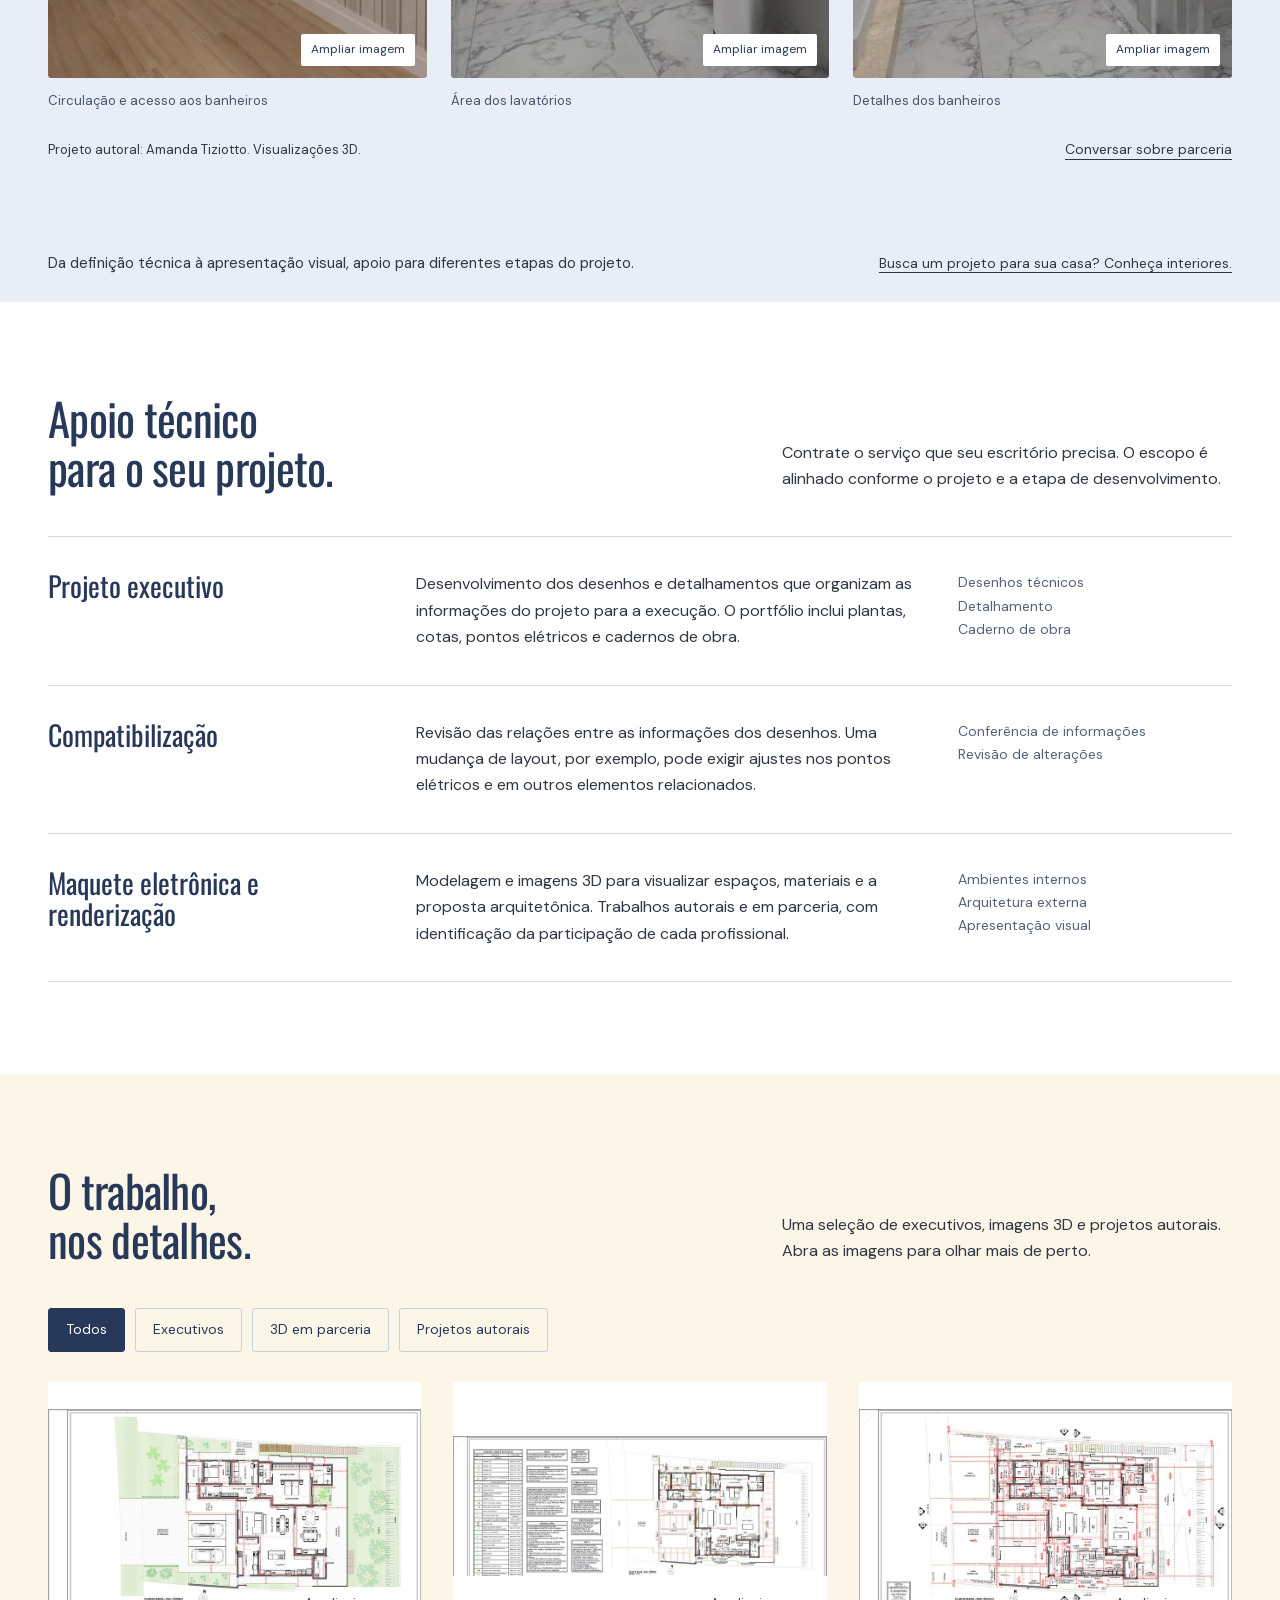
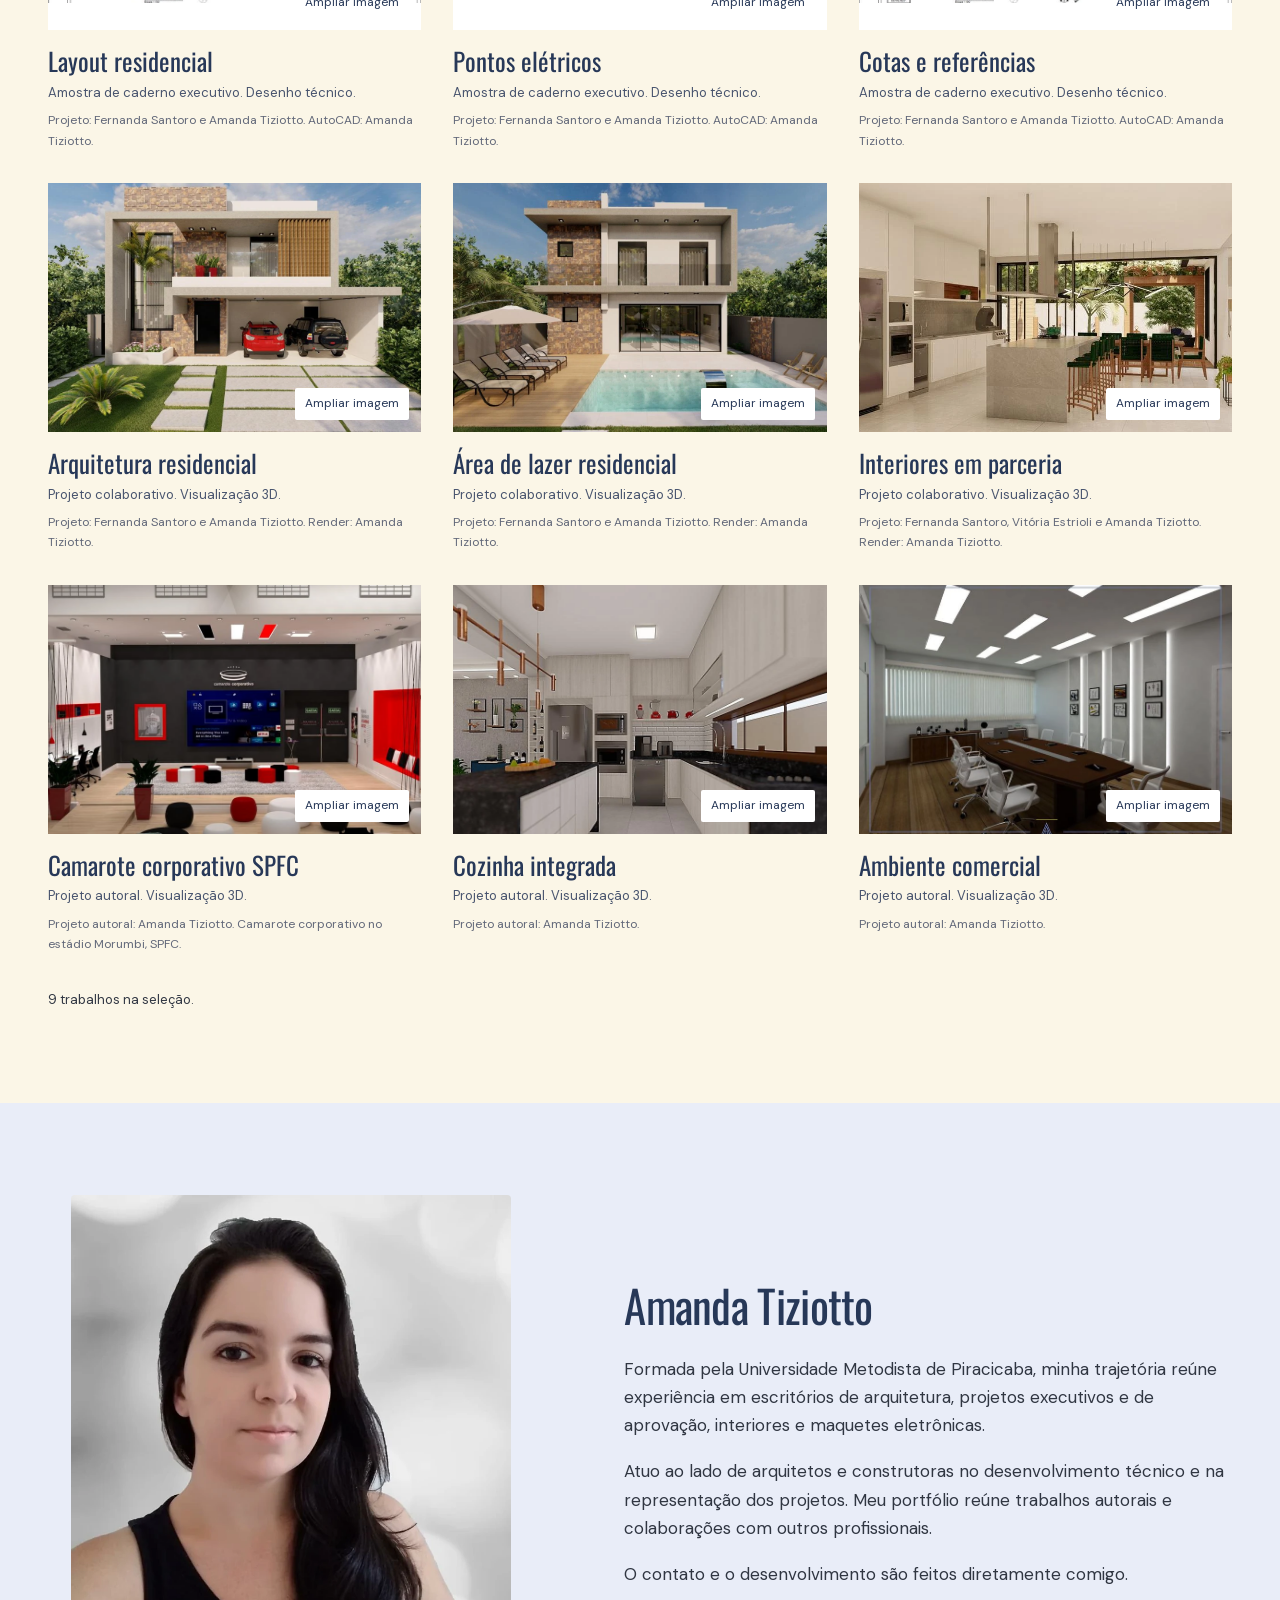
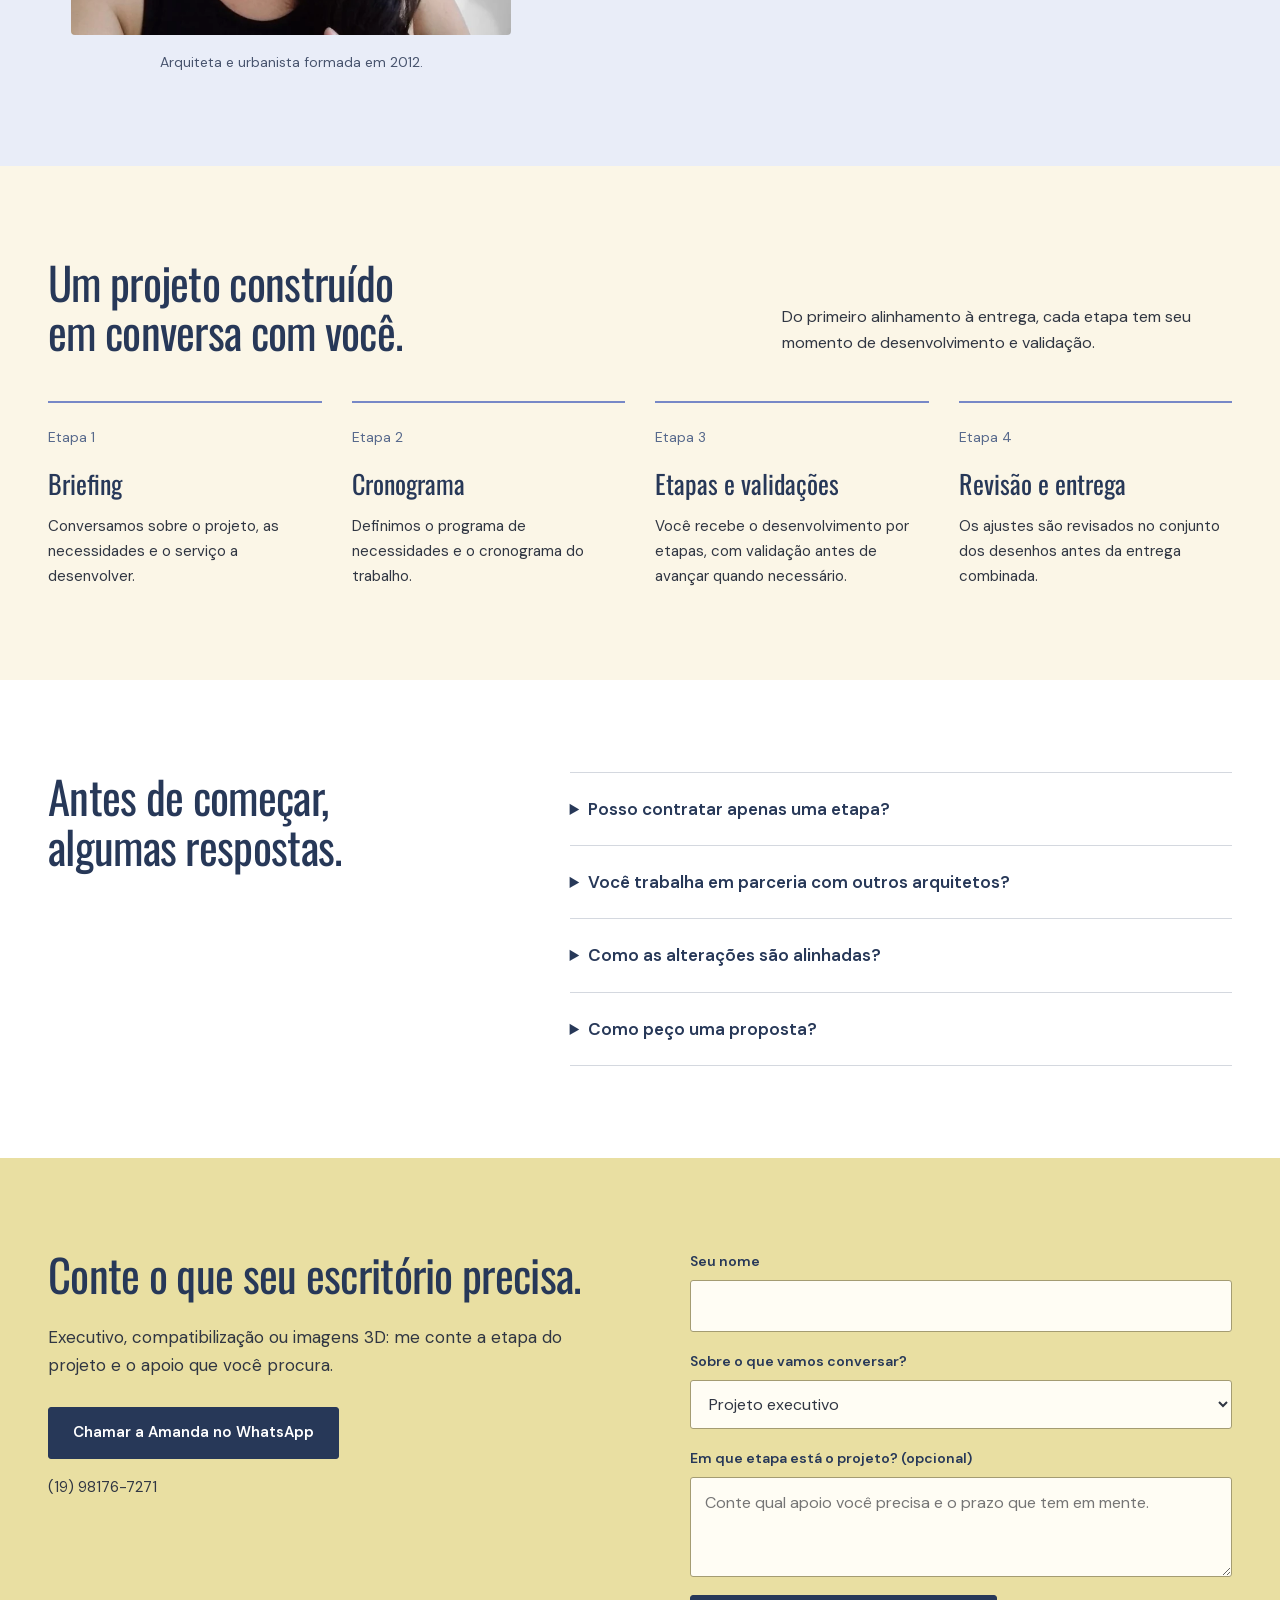
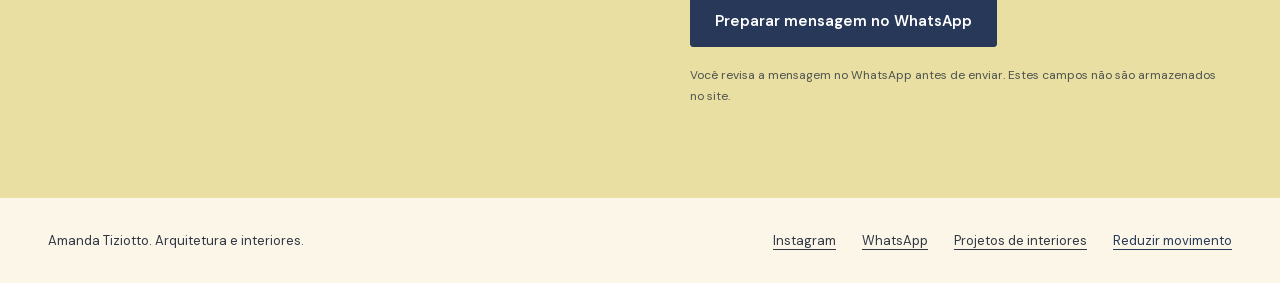
==== commit 4dddec1f: "Add Amanda portrait to introduction on both pages" ====
--- a/index.html
+++ b/index.html
@@ -1 +1 @@
-<!doctype html><html lang="pt-BR"><head><meta charset="UTF-8"><meta name="viewport" content="width=device-width,initial-scale=1"><meta name="robots" content="noindex,nofollow"><title>Amanda Tiziotto | Executivo, compatibilização e 3D</title><meta name="description" content="Projetos executivos, compatibilização, maquetes eletrônicas e renderização para arquitetos e construtoras. Conheça o portfólio de Amanda Tiziotto."><meta property="og:title" content="Amanda Tiziotto | Executivo, compatibilização e 3D"><meta property="og:description" content="Projetos executivos, compatibilização, maquetes eletrônicas e renderização para arquitetos e construtoras. Conheça o portfólio de Amanda Tiziotto."><meta property="og:type" content="website"><meta name="theme-color" content="#fbf6e7"><link rel="icon" href="assets/images/logo.png"><link rel="stylesheet" href="assets/styles.css"><link rel="preload" href="assets/fonts/oswald.ttf" as="font" type="font/ttf" crossorigin><script src="assets/site.js" defer></script></head><body data-page="profissionais"><a class="skip" href="#conteudo">Ir para o conteúdo</a><header class="header"><div class="wrap nav"><a class="brand" href="./" aria-label="Amanda Tiziotto, página principal"><img src="assets/images/logo.png" alt="Amanda Tiziotto, arquiteta e urbanista" width="1168" height="440"></a><button class="menu" aria-expanded="false" aria-controls="navegacao">Menu</button><nav class="navlinks" id="navegacao" aria-label="Principal"><a href="#servicos">Serviços</a><a href="#portfolio">Portfólio</a><a href="interiores/">Para sua casa</a><a class="button" href="#contato">Conversar sobre parceria</a></nav></div></header><main id="conteudo"><section class="wrap hero"><div class="hero-copy"><div class="audience">Para arquitetos e construtoras</div><h1><span class="hero-line">Projetos executivos.</span><span class="hero-line">Cada detalhe</span><span class="hero-line">bem resolvido.</span></h1><p>Executivo, compatibilização e visualização 3D para complementar o trabalho do seu escritório.</p><a class="button" href="#contato">Conversar sobre parceria</a><a class="small-link" href="#portfolio">Conheça os trabalhos</a></div><figure class="sample"><div class="sample-tabs" role="group" aria-label="Amostras de trabalho"><button type="button" data-preview="executivo" aria-pressed="true" data-src="assets/images/executivo-layout.webp" data-alt="Planta de layout residencial, amostra de caderno executivo" data-title="Desenvolvimento executivo" data-credit="Projeto: Fernanda Santoro e Amanda Tiziotto. AutoCAD: Amanda Tiziotto.">Executivo</button><button type="button" data-preview="3d" aria-pressed="false" data-src="assets/images/render-fachada.webp" data-alt="Render de fachada residencial em projeto colaborativo" data-title="Visualização 3D" data-credit="Projeto: Fernanda Santoro e Amanda Tiziotto. Render: Amanda Tiziotto.">Visualização 3D</button></div><img class="sample-image" data-preview-image src="assets/images/executivo-layout.webp" alt="Planta de layout residencial, amostra de caderno executivo" width="862" height="449" fetchpriority="high"><figcaption class="sample-caption" aria-live="polite"><strong data-preview-title>Desenvolvimento executivo</strong><span data-preview-credit>Projeto: Fernanda Santoro e Amanda Tiziotto. AutoCAD: Amanda Tiziotto.</span></figcaption></figure></section><section class="featured-spfc" id="camarote-spfc" aria-labelledby="spfc-title"><div class="wrap"><div class="section-head"><div><p class="label-small">Projeto autoral em destaque</p><h2 id="spfc-title">Camarote corporativo<br>do São Paulo Futebol Clube.</h2></div><p>Um projeto de Amanda Tiziotto no estádio Morumbi. Conheça diferentes vistas do camarote, do auditório e das áreas de apoio, apresentadas em imagens 3D.</p></div><div class="comparison" id="comparar-camarote" data-comparison><div class="comparison-intro"><h3>Do espaço à proposta.</h3><p>Arraste a divisão para visualizar os acabamentos e a composição do projeto.</p></div><div class="comparison-stage"><figure class="comparison-layer comparison-after"><img src="assets/images/camarote.webp" alt="Depois: projeto em 3D do camarote SPFC, autoria de Amanda Tiziotto" width="960" height="540" loading="lazy"><figcaption>Depois: projeto em 3D de Amanda Tiziotto.</figcaption></figure><figure class="comparison-layer comparison-before"><img src="assets/images/camarote-antes-ia.webp" alt="Antes: simulação por IA do mesmo camarote sem acabamentos e mobiliário" width="960" height="540" loading="lazy"><figcaption>Antes: simulação por IA, sem registro de um estado anterior real.</figcaption></figure><span class="comparison-badge before-badge">Antes<span>Simulação por IA</span></span><span class="comparison-badge after-badge">Depois<span>Projeto em 3D</span></span><div class="comparison-divider" aria-hidden="true"></div><span class="comparison-handle" aria-hidden="true"><svg viewBox="0 0 28 28"><path d="m10 8-6 6 6 6M18 8l6 6-6 6M14 7v14"/></svg></span><input class="comparison-range" type="range" min="0" max="100" value="50" step="1" aria-label="Comparar simulação anterior e projeto em 3D do camarote SPFC" aria-describedby="comparison-note comparison-instruction" hidden></div><div class="comparison-labels"><div><strong>Antes</strong><span>Simulação por IA</span></div><div><strong>Depois</strong><span>Projeto em 3D</span></div></div><p class="comparison-instruction" id="comparison-instruction" hidden>Arraste para comparar. No teclado, use as setas.</p><p class="comparison-note" id="comparison-note">Comparação ilustrativa: o antes foi criado por IA a partir do render e não é um registro do espaço antes da obra. O depois é uma visualização 3D do projeto autoral de Amanda Tiziotto.</p></div><div class="featured-media"><figure><button type="button" data-enlarge data-src="assets/images/camarote.webp" data-alt="Ambiente do camarote corporativo, visualização 3D do camarote corporativo do São Paulo Futebol Clube" data-title="Ambiente do camarote corporativo" data-credit="Projeto autoral: Amanda Tiziotto. Camarote corporativo no estádio Morumbi, SPFC. Visualização 3D." aria-label="Ampliar Ambiente do camarote corporativo"><img src="assets/images/camarote.webp" alt="Ambiente do camarote corporativo, visualização 3D do camarote corporativo do São Paulo Futebol Clube" width="960" height="540" loading="lazy"><span class="view-label">Ampliar imagem</span></button><figcaption>Ambiente do camarote corporativo</figcaption></figure><figure><button type="button" data-enlarge data-src="assets/images/camarote-auditorio.webp" data-alt="Auditório do camarote, visualização 3D do camarote corporativo do São Paulo Futebol Clube" data-title="Auditório do camarote" data-credit="Projeto autoral: Amanda Tiziotto. Camarote corporativo no estádio Morumbi, SPFC. Visualização 3D." aria-label="Ampliar Auditório do camarote"><img src="assets/images/camarote-auditorio.webp" alt="Auditório do camarote, visualização 3D do camarote corporativo do São Paulo Futebol Clube" width="900" height="507" loading="lazy"><span class="view-label">Ampliar imagem</span></button><figcaption>Auditório do camarote</figcaption></figure></div><div class="featured-media featured-extra"><figure><button type="button" data-enlarge data-src="assets/images/camarote-vista-lateral.webp" data-alt="Outra vista do camarote, visualização 3D do camarote corporativo do São Paulo Futebol Clube" data-title="Outra vista do camarote" data-credit="Projeto autoral: Amanda Tiziotto. Camarote corporativo no estádio Morumbi, SPFC. Visualização 3D." aria-label="Ampliar Outra vista do camarote"><img src="assets/images/camarote-vista-lateral.webp" alt="Outra vista do camarote, visualização 3D do camarote corporativo do São Paulo Futebol Clube" width="900" height="507" loading="lazy"><span class="view-label">Ampliar imagem</span></button><figcaption>Outra vista do camarote</figcaption></figure><figure><button type="button" data-enlarge data-src="assets/images/camarote-auditorio-vista.webp" data-alt="Outra vista do auditório, visualização 3D do camarote corporativo do São Paulo Futebol Clube" data-title="Outra vista do auditório" data-credit="Projeto autoral: Amanda Tiziotto. Camarote corporativo no estádio Morumbi, SPFC. Visualização 3D." aria-label="Ampliar Outra vista do auditório"><img src="assets/images/camarote-auditorio-vista.webp" alt="Outra vista do auditório, visualização 3D do camarote corporativo do São Paulo Futebol Clube" width="900" height="507" loading="lazy"><span class="view-label">Ampliar imagem</span></button><figcaption>Outra vista do auditório</figcaption></figure><figure><button type="button" data-enlarge data-src="assets/images/camarote-circulacao.webp" data-alt="Circulação e acesso aos banheiros, visualização 3D do camarote corporativo do São Paulo Futebol Clube" data-title="Circulação e acesso aos banheiros" data-credit="Projeto autoral: Amanda Tiziotto. Camarote corporativo no estádio Morumbi, SPFC. Visualização 3D." aria-label="Ampliar Circulação e acesso aos banheiros"><img src="assets/images/camarote-circulacao.webp" alt="Circulação e acesso aos banheiros, visualização 3D do camarote corporativo do São Paulo Futebol Clube" width="420" height="600" loading="lazy"><span class="view-label">Ampliar imagem</span></button><figcaption>Circulação e acesso aos banheiros</figcaption></figure><figure><button type="button" data-enlarge data-src="assets/images/camarote-lavatorios.webp" data-alt="Área dos lavatórios, visualização 3D do camarote corporativo do São Paulo Futebol Clube" data-title="Área dos lavatórios" data-credit="Projeto autoral: Amanda Tiziotto. Camarote corporativo no estádio Morumbi, SPFC. Visualização 3D." aria-label="Ampliar Área dos lavatórios"><img src="assets/images/camarote-lavatorios.webp" alt="Área dos lavatórios, visualização 3D do camarote corporativo do São Paulo Futebol Clube" width="420" height="600" loading="lazy"><span class="view-label">Ampliar imagem</span></button><figcaption>Área dos lavatórios</figcaption></figure><figure><button type="button" data-enlarge data-src="assets/images/camarote-banheiros.webp" data-alt="Detalhes dos banheiros, visualização 3D do camarote corporativo do São Paulo Futebol Clube" data-title="Detalhes dos banheiros" data-credit="Projeto autoral: Amanda Tiziotto. Camarote corporativo no estádio Morumbi, SPFC. Visualização 3D." aria-label="Ampliar Detalhes dos banheiros"><img src="assets/images/camarote-banheiros.webp" alt="Detalhes dos banheiros, visualização 3D do camarote corporativo do São Paulo Futebol Clube" width="420" height="600" loading="lazy"><span class="view-label">Ampliar imagem</span></button><figcaption>Detalhes dos banheiros</figcaption></figure></div><div class="featured-footer"><p>Projeto autoral: Amanda Tiziotto. Visualizações 3D.</p><a class="text-link" href="#contato">Conversar sobre parceria</a></div></div></section><div class="intro-strip"><div class="wrap"><p>Da definição técnica à apresentação visual, apoio para diferentes etapas do projeto.</p><a href="interiores/">Busca um projeto para sua casa? Conheça interiores.</a></div></div><section class="section services" id="servicos"><div class="wrap"><div class="section-head"><h2>Apoio técnico<br>para o seu projeto.</h2><p>Contrate o serviço que seu escritório precisa. O escopo é alinhado conforme o projeto e a etapa de desenvolvimento.</p></div><div class="service-row"><h3>Projeto executivo</h3><p>Desenvolvimento dos desenhos e detalhamentos que organizam as informações do projeto para a execução. O portfólio inclui plantas, cotas, pontos elétricos e cadernos de obra.</p><div class="scope"><span>Desenhos técnicos</span><span>Detalhamento</span><span>Caderno de obra</span></div></div><div class="service-row"><h3>Compatibilização</h3><p>Revisão das relações entre as informações dos desenhos. Uma mudança de layout, por exemplo, pode exigir ajustes nos pontos elétricos e em outros elementos relacionados.</p><div class="scope"><span>Conferência de informações</span><span>Revisão de alterações</span></div></div><div class="service-row"><h3>Maquete eletrônica e renderização</h3><p>Modelagem e imagens 3D para visualizar espaços, materiais e a proposta arquitetônica. Trabalhos autorais e em parceria, com identificação da participação de cada profissional.</p><div class="scope"><span>Ambientes internos</span><span>Arquitetura externa</span><span>Apresentação visual</span></div></div></div></section><section class="section" id="portfolio"><div class="wrap"><div class="section-head"><h2>O trabalho,<br>nos detalhes.</h2><p>Uma seleção de executivos, imagens 3D e projetos autorais. Abra as imagens para olhar mais de perto.</p></div><div class="filters" role="group" aria-label="Filtrar portfólio"><button data-filter="todos" aria-pressed="true">Todos</button><button data-filter="executivo" aria-pressed="false">Executivos</button><button data-filter="3d" aria-pressed="false">3D em parceria</button><button data-filter="autoral" aria-pressed="false">Projetos autorais</button></div><div class="portfolio-grid"><article class="work technical" data-category="executivo"><button type="button" data-enlarge data-src="assets/images/executivo-layout.webp" data-alt="Layout residencial, Amostra de caderno executivo. Desenho técnico." data-title="Layout residencial" data-credit="Projeto: Fernanda Santoro e Amanda Tiziotto. AutoCAD: Amanda Tiziotto." aria-label="Ampliar Layout residencial"><img src="assets/images/executivo-layout.webp" alt="Layout residencial, Amostra de caderno executivo. Desenho técnico." width="768" height="512" loading="lazy"><span class="view-label">Ampliar imagem</span></button><h3>Layout residencial</h3><span class="type">Amostra de caderno executivo. Desenho técnico.</span><p class="credit">Projeto: Fernanda Santoro e Amanda Tiziotto. AutoCAD: Amanda Tiziotto.</p></article><article class="work technical" data-category="executivo"><button type="button" data-enlarge data-src="assets/images/executivo-eletrica.webp" data-alt="Pontos elétricos, Amostra de caderno executivo. Desenho técnico." data-title="Pontos elétricos" data-credit="Projeto: Fernanda Santoro e Amanda Tiziotto. AutoCAD: Amanda Tiziotto." aria-label="Ampliar Pontos elétricos"><img src="assets/images/executivo-eletrica.webp" alt="Pontos elétricos, Amostra de caderno executivo. Desenho técnico." width="768" height="512" loading="lazy"><span class="view-label">Ampliar imagem</span></button><h3>Pontos elétricos</h3><span class="type">Amostra de caderno executivo. Desenho técnico.</span><p class="credit">Projeto: Fernanda Santoro e Amanda Tiziotto. AutoCAD: Amanda Tiziotto.</p></article><article class="work technical" data-category="executivo"><button type="button" data-enlarge data-src="assets/images/executivo-cotas.webp" data-alt="Cotas e referências, Amostra de caderno executivo. Desenho técnico." data-title="Cotas e referências" data-credit="Projeto: Fernanda Santoro e Amanda Tiziotto. AutoCAD: Amanda Tiziotto." aria-label="Ampliar Cotas e referências"><img src="assets/images/executivo-cotas.webp" alt="Cotas e referências, Amostra de caderno executivo. Desenho técnico." width="768" height="512" loading="lazy"><span class="view-label">Ampliar imagem</span></button><h3>Cotas e referências</h3><span class="type">Amostra de caderno executivo. Desenho técnico.</span><p class="credit">Projeto: Fernanda Santoro e Amanda Tiziotto. AutoCAD: Amanda Tiziotto.</p></article><article class="work " data-category="3d"><button type="button" data-enlarge data-src="assets/images/render-fachada.webp" data-alt="Arquitetura residencial, Projeto colaborativo. Visualização 3D." data-title="Arquitetura residencial" data-credit="Projeto: Fernanda Santoro e Amanda Tiziotto. Render: Amanda Tiziotto." aria-label="Ampliar Arquitetura residencial"><img src="assets/images/render-fachada.webp" alt="Arquitetura residencial, Projeto colaborativo. Visualização 3D." width="768" height="512" loading="lazy"><span class="view-label">Ampliar imagem</span></button><h3>Arquitetura residencial</h3><span class="type">Projeto colaborativo. Visualização 3D.</span><p class="credit">Projeto: Fernanda Santoro e Amanda Tiziotto. Render: Amanda Tiziotto.</p></article><article class="work " data-category="3d"><button type="button" data-enlarge data-src="assets/images/render-lazer.webp" data-alt="Área de lazer residencial, Projeto colaborativo. Visualização 3D." data-title="Área de lazer residencial" data-credit="Projeto: Fernanda Santoro e Amanda Tiziotto. Render: Amanda Tiziotto." aria-label="Ampliar Área de lazer residencial"><img src="assets/images/render-lazer.webp" alt="Área de lazer residencial, Projeto colaborativo. Visualização 3D." width="768" height="512" loading="lazy"><span class="view-label">Ampliar imagem</span></button><h3>Área de lazer residencial</h3><span class="type">Projeto colaborativo. Visualização 3D.</span><p class="credit">Projeto: Fernanda Santoro e Amanda Tiziotto. Render: Amanda Tiziotto.</p></article><article class="work " data-category="3d"><button type="button" data-enlarge data-src="assets/images/render-sala-parceria.webp" data-alt="Interiores em parceria, Projeto colaborativo. Visualização 3D." data-title="Interiores em parceria" data-credit="Projeto: Fernanda Santoro, Vitória Estrioli e Amanda Tiziotto. Render: Amanda Tiziotto." aria-label="Ampliar Interiores em parceria"><img src="assets/images/render-sala-parceria.webp" alt="Interiores em parceria, Projeto colaborativo. Visualização 3D." width="768" height="512" loading="lazy"><span class="view-label">Ampliar imagem</span></button><h3>Interiores em parceria</h3><span class="type">Projeto colaborativo. Visualização 3D.</span><p class="credit">Projeto: Fernanda Santoro, Vitória Estrioli e Amanda Tiziotto. Render: Amanda Tiziotto.</p></article><article class="work " data-category="autoral"><button type="button" data-enlarge data-src="assets/images/camarote.webp" data-alt="Camarote corporativo SPFC, Projeto autoral. Visualização 3D." data-title="Camarote corporativo SPFC" data-credit="Projeto autoral: Amanda Tiziotto. Camarote corporativo no estádio Morumbi, SPFC." aria-label="Ampliar Camarote corporativo SPFC"><img src="assets/images/camarote.webp" alt="Camarote corporativo SPFC, Projeto autoral. Visualização 3D." width="768" height="512" loading="lazy"><span class="view-label">Ampliar imagem</span></button><h3>Camarote corporativo SPFC</h3><span class="type">Projeto autoral. Visualização 3D.</span><p class="credit">Projeto autoral: Amanda Tiziotto. Camarote corporativo no estádio Morumbi, SPFC.</p></article><article class="work " data-category="autoral"><button type="button" data-enlarge data-src="assets/images/interiores-cozinha.webp" data-alt="Cozinha integrada, Projeto autoral. Visualização 3D." data-title="Cozinha integrada" data-credit="Projeto autoral: Amanda Tiziotto." aria-label="Ampliar Cozinha integrada"><img src="assets/images/interiores-cozinha.webp" alt="Cozinha integrada, Projeto autoral. Visualização 3D." width="768" height="512" loading="lazy"><span class="view-label">Ampliar imagem</span></button><h3>Cozinha integrada</h3><span class="type">Projeto autoral. Visualização 3D.</span><p class="credit">Projeto autoral: Amanda Tiziotto.</p></article><article class="work " data-category="autoral"><button type="button" data-enlarge data-src="assets/images/interiores-escritorio.webp" data-alt="Ambiente comercial, Projeto autoral. Visualização 3D." data-title="Ambiente comercial" data-credit="Projeto autoral: Amanda Tiziotto." aria-label="Ampliar Ambiente comercial"><img src="assets/images/interiores-escritorio.webp" alt="Ambiente comercial, Projeto autoral. Visualização 3D." width="768" height="512" loading="lazy"><span class="view-label">Ampliar imagem</span></button><h3>Ambiente comercial</h3><span class="type">Projeto autoral. Visualização 3D.</span><p class="credit">Projeto autoral: Amanda Tiziotto.</p></article></div><p class="work-note" data-filter-result aria-live="polite">9 trabalhos na seleção.</p></div></section><section class="section about" id="amanda"><div class="wrap about-grid"><div class="about-logo"><img src="assets/images/logo.png" alt="Logo oficial Amanda Tiziotto" width="1168" height="440"><span>Arquiteta e urbanista formada em 2012.</span></div><div class="about-copy"><h2>Amanda Tiziotto</h2><p>Formada pela Universidade Metodista de Piracicaba, minha trajetória reúne experiência em escritórios de arquitetura, projetos executivos e de aprovação, interiores e maquetes eletrônicas.</p><p>Atuo ao lado de arquitetos e construtoras no desenvolvimento técnico e na representação dos projetos. Meu portfólio reúne trabalhos autorais e colaborações com outros profissionais.</p><p>O contato e o desenvolvimento são feitos diretamente comigo.</p></div></div></section><section class="section" id="processo"><div class="wrap"><div class="section-head"><h2>Um projeto construído<br>em conversa com você.</h2><p>Do primeiro alinhamento à entrega, cada etapa tem seu momento de desenvolvimento e validação.</p></div><div class="process-grid"><div class="step"><span>Etapa 1</span><h3>Briefing</h3><p>Conversamos sobre o projeto, as necessidades e o serviço a desenvolver.</p></div><div class="step"><span>Etapa 2</span><h3>Cronograma</h3><p>Definimos o programa de necessidades e o cronograma do trabalho.</p></div><div class="step"><span>Etapa 3</span><h3>Etapas e validações</h3><p>Você recebe o desenvolvimento por etapas, com validação antes de avançar quando necessário.</p></div><div class="step"><span>Etapa 4</span><h3>Revisão e entrega</h3><p>Os ajustes são revisados no conjunto dos desenhos antes da entrega combinada.</p></div></div></div></section><section class="section faq"><div class="wrap faq-grid"><h2>Antes de começar,<br>algumas respostas.</h2><div><details><summary>Posso contratar apenas uma etapa?</summary><p>Os serviços incluem executivo e compatibilização, além de maquete eletrônica e renderização. Na conversa inicial, definimos qual apoio faz sentido e o escopo da proposta.</p></details><details><summary>Você trabalha em parceria com outros arquitetos?</summary><p>Sim. O portfólio reúne projetos colaborativos e trabalhos de renderização e desenho técnico em parceria. A participação de cada profissional é identificada nos exemplos.</p></details><details><summary>Como as alterações são alinhadas?</summary><p>O desenvolvimento é enviado por etapas para validação. As alterações são revisadas considerando os desenhos relacionados, para manter a coerência entre as informações.</p></details><details><summary>Como peço uma proposta?</summary><p>Entre em contato pelo WhatsApp e conte qual serviço precisa, em que etapa está o projeto e o prazo que tem em mente. Escopo, cronograma e condições são definidos na proposta.</p></details></div></div></section><section class="section contact" id="contato"><div class="wrap contact-grid"><div class="contact-copy"><h2>Conte o que seu escritório precisa.</h2><p>Executivo, compatibilização ou imagens 3D: me conte a etapa do projeto e o apoio que você procura.</p><a class="button" href="https://wa.me/5519981767271" data-contact="whatsapp" target="_blank" rel="noopener noreferrer">Chamar a Amanda no WhatsApp</a><p class="phone">(19) 98176-7271</p></div><form class="contact-form"><div class="field"><label for="nome">Seu nome</label><input id="nome" name="nome" autocomplete="name" maxlength="100" required></div><div class="field"><label for="servico">Sobre o que vamos conversar?</label><select id="servico" name="servico"><option>Projeto executivo</option><option>Compatibilização</option><option>Maquete eletrônica e renderização</option><option>Parceria recorrente</option></select></div><div class="field"><label for="mensagem">Em que etapa está o projeto? (opcional)</label><textarea id="mensagem" name="mensagem" maxlength="2000" placeholder="Conte qual apoio você precisa e o prazo que tem em mente."></textarea></div><button class="button" type="submit">Preparar mensagem no WhatsApp</button><p class="form-note" data-form-status role="status">Você revisa a mensagem no WhatsApp antes de enviar. Estes campos não são armazenados no site.</p></form></div></section></main><footer class="footer"><div class="wrap"><p>Amanda Tiziotto. Arquitetura e interiores.</p><div class="footer-links"><a href="https://www.instagram.com/amandatiziotto/" target="_blank" rel="noopener noreferrer">Instagram</a><a href="https://wa.me/5519981767271" data-contact="whatsapp" target="_blank" rel="noopener noreferrer">WhatsApp</a><a href="interiores/">Projetos de interiores</a><button type="button" class="motion-toggle" aria-pressed="false">Reduzir movimento</button></div></div></footer><dialog class="lightbox" aria-labelledby="lightbox-title"><button class="close" type="button" aria-label="Fechar imagem ampliada">Fechar</button><img alt=""><h3 id="lightbox-title"></h3><p></p></dialog></body></html>+<!doctype html><html lang="pt-BR"><head><meta charset="UTF-8"><meta name="viewport" content="width=device-width,initial-scale=1"><meta name="robots" content="noindex,nofollow"><title>Amanda Tiziotto | Executivo, compatibilização e 3D</title><meta name="description" content="Projetos executivos, compatibilização, maquetes eletrônicas e renderização para arquitetos e construtoras. Conheça o portfólio de Amanda Tiziotto."><meta property="og:title" content="Amanda Tiziotto | Executivo, compatibilização e 3D"><meta property="og:description" content="Projetos executivos, compatibilização, maquetes eletrônicas e renderização para arquitetos e construtoras. Conheça o portfólio de Amanda Tiziotto."><meta property="og:type" content="website"><meta name="theme-color" content="#fbf6e7"><link rel="icon" href="assets/images/logo.png"><link rel="stylesheet" href="assets/styles.css"><link rel="preload" href="assets/fonts/oswald.ttf" as="font" type="font/ttf" crossorigin><script src="assets/site.js" defer></script></head><body data-page="profissionais"><a class="skip" href="#conteudo">Ir para o conteúdo</a><header class="header"><div class="wrap nav"><a class="brand" href="./" aria-label="Amanda Tiziotto, página principal"><img src="assets/images/logo.png" alt="Amanda Tiziotto, arquiteta e urbanista" width="1168" height="440"></a><button class="menu" aria-expanded="false" aria-controls="navegacao">Menu</button><nav class="navlinks" id="navegacao" aria-label="Principal"><a href="#servicos">Serviços</a><a href="#portfolio">Portfólio</a><a href="interiores/">Para sua casa</a><a class="button" href="#contato">Conversar sobre parceria</a></nav></div></header><main id="conteudo"><section class="wrap hero"><div class="hero-copy"><div class="audience">Para arquitetos e construtoras</div><h1><span class="hero-line">Projetos executivos.</span><span class="hero-line">Cada detalhe</span><span class="hero-line">bem resolvido.</span></h1><p>Executivo, compatibilização e visualização 3D para complementar o trabalho do seu escritório.</p><a class="button" href="#contato">Conversar sobre parceria</a><a class="small-link" href="#portfolio">Conheça os trabalhos</a></div><figure class="sample"><div class="sample-tabs" role="group" aria-label="Amostras de trabalho"><button type="button" data-preview="executivo" aria-pressed="true" data-src="assets/images/executivo-layout.webp" data-alt="Planta de layout residencial, amostra de caderno executivo" data-title="Desenvolvimento executivo" data-credit="Projeto: Fernanda Santoro e Amanda Tiziotto. AutoCAD: Amanda Tiziotto.">Executivo</button><button type="button" data-preview="3d" aria-pressed="false" data-src="assets/images/render-fachada.webp" data-alt="Render de fachada residencial em projeto colaborativo" data-title="Visualização 3D" data-credit="Projeto: Fernanda Santoro e Amanda Tiziotto. Render: Amanda Tiziotto.">Visualização 3D</button></div><img class="sample-image" data-preview-image src="assets/images/executivo-layout.webp" alt="Planta de layout residencial, amostra de caderno executivo" width="862" height="449" fetchpriority="high"><figcaption class="sample-caption" aria-live="polite"><strong data-preview-title>Desenvolvimento executivo</strong><span data-preview-credit>Projeto: Fernanda Santoro e Amanda Tiziotto. AutoCAD: Amanda Tiziotto.</span></figcaption></figure></section><section class="featured-spfc" id="camarote-spfc" aria-labelledby="spfc-title"><div class="wrap"><div class="section-head"><div><p class="label-small">Projeto autoral em destaque</p><h2 id="spfc-title">Camarote corporativo<br>do São Paulo Futebol Clube.</h2></div><p>Um projeto de Amanda Tiziotto no estádio Morumbi. Conheça diferentes vistas do camarote, do auditório e das áreas de apoio, apresentadas em imagens 3D.</p></div><div class="comparison" id="comparar-camarote" data-comparison><div class="comparison-intro"><h3>Do espaço à proposta.</h3><p>Arraste a divisão para visualizar os acabamentos e a composição do projeto.</p></div><div class="comparison-stage"><figure class="comparison-layer comparison-after"><img src="assets/images/camarote.webp" alt="Depois: projeto em 3D do camarote SPFC, autoria de Amanda Tiziotto" width="960" height="540" loading="lazy"><figcaption>Depois: projeto em 3D de Amanda Tiziotto.</figcaption></figure><figure class="comparison-layer comparison-before"><img src="assets/images/camarote-antes-ia.webp" alt="Antes: simulação por IA do mesmo camarote sem acabamentos e mobiliário" width="960" height="540" loading="lazy"><figcaption>Antes: simulação por IA, sem registro de um estado anterior real.</figcaption></figure><span class="comparison-badge before-badge">Antes<span>Simulação por IA</span></span><span class="comparison-badge after-badge">Depois<span>Projeto em 3D</span></span><div class="comparison-divider" aria-hidden="true"></div><span class="comparison-handle" aria-hidden="true"><svg viewBox="0 0 28 28"><path d="m10 8-6 6 6 6M18 8l6 6-6 6M14 7v14"/></svg></span><input class="comparison-range" type="range" min="0" max="100" value="50" step="1" aria-label="Comparar simulação anterior e projeto em 3D do camarote SPFC" aria-describedby="comparison-note comparison-instruction" hidden></div><div class="comparison-labels"><div><strong>Antes</strong><span>Simulação por IA</span></div><div><strong>Depois</strong><span>Projeto em 3D</span></div></div><p class="comparison-instruction" id="comparison-instruction" hidden>Arraste para comparar. No teclado, use as setas.</p><p class="comparison-note" id="comparison-note">Comparação ilustrativa: o antes foi criado por IA a partir do render e não é um registro do espaço antes da obra. O depois é uma visualização 3D do projeto autoral de Amanda Tiziotto.</p></div><div class="featured-media"><figure><button type="button" data-enlarge data-src="assets/images/camarote.webp" data-alt="Ambiente do camarote corporativo, visualização 3D do camarote corporativo do São Paulo Futebol Clube" data-title="Ambiente do camarote corporativo" data-credit="Projeto autoral: Amanda Tiziotto. Camarote corporativo no estádio Morumbi, SPFC. Visualização 3D." aria-label="Ampliar Ambiente do camarote corporativo"><img src="assets/images/camarote.webp" alt="Ambiente do camarote corporativo, visualização 3D do camarote corporativo do São Paulo Futebol Clube" width="960" height="540" loading="lazy"><span class="view-label">Ampliar imagem</span></button><figcaption>Ambiente do camarote corporativo</figcaption></figure><figure><button type="button" data-enlarge data-src="assets/images/camarote-auditorio.webp" data-alt="Auditório do camarote, visualização 3D do camarote corporativo do São Paulo Futebol Clube" data-title="Auditório do camarote" data-credit="Projeto autoral: Amanda Tiziotto. Camarote corporativo no estádio Morumbi, SPFC. Visualização 3D." aria-label="Ampliar Auditório do camarote"><img src="assets/images/camarote-auditorio.webp" alt="Auditório do camarote, visualização 3D do camarote corporativo do São Paulo Futebol Clube" width="900" height="507" loading="lazy"><span class="view-label">Ampliar imagem</span></button><figcaption>Auditório do camarote</figcaption></figure></div><div class="featured-media featured-extra"><figure><button type="button" data-enlarge data-src="assets/images/camarote-vista-lateral.webp" data-alt="Outra vista do camarote, visualização 3D do camarote corporativo do São Paulo Futebol Clube" data-title="Outra vista do camarote" data-credit="Projeto autoral: Amanda Tiziotto. Camarote corporativo no estádio Morumbi, SPFC. Visualização 3D." aria-label="Ampliar Outra vista do camarote"><img src="assets/images/camarote-vista-lateral.webp" alt="Outra vista do camarote, visualização 3D do camarote corporativo do São Paulo Futebol Clube" width="900" height="507" loading="lazy"><span class="view-label">Ampliar imagem</span></button><figcaption>Outra vista do camarote</figcaption></figure><figure><button type="button" data-enlarge data-src="assets/images/camarote-auditorio-vista.webp" data-alt="Outra vista do auditório, visualização 3D do camarote corporativo do São Paulo Futebol Clube" data-title="Outra vista do auditório" data-credit="Projeto autoral: Amanda Tiziotto. Camarote corporativo no estádio Morumbi, SPFC. Visualização 3D." aria-label="Ampliar Outra vista do auditório"><img src="assets/images/camarote-auditorio-vista.webp" alt="Outra vista do auditório, visualização 3D do camarote corporativo do São Paulo Futebol Clube" width="900" height="507" loading="lazy"><span class="view-label">Ampliar imagem</span></button><figcaption>Outra vista do auditório</figcaption></figure><figure><button type="button" data-enlarge data-src="assets/images/camarote-circulacao.webp" data-alt="Circulação e acesso aos banheiros, visualização 3D do camarote corporativo do São Paulo Futebol Clube" data-title="Circulação e acesso aos banheiros" data-credit="Projeto autoral: Amanda Tiziotto. Camarote corporativo no estádio Morumbi, SPFC. Visualização 3D." aria-label="Ampliar Circulação e acesso aos banheiros"><img src="assets/images/camarote-circulacao.webp" alt="Circulação e acesso aos banheiros, visualização 3D do camarote corporativo do São Paulo Futebol Clube" width="420" height="600" loading="lazy"><span class="view-label">Ampliar imagem</span></button><figcaption>Circulação e acesso aos banheiros</figcaption></figure><figure><button type="button" data-enlarge data-src="assets/images/camarote-lavatorios.webp" data-alt="Área dos lavatórios, visualização 3D do camarote corporativo do São Paulo Futebol Clube" data-title="Área dos lavatórios" data-credit="Projeto autoral: Amanda Tiziotto. Camarote corporativo no estádio Morumbi, SPFC. Visualização 3D." aria-label="Ampliar Área dos lavatórios"><img src="assets/images/camarote-lavatorios.webp" alt="Área dos lavatórios, visualização 3D do camarote corporativo do São Paulo Futebol Clube" width="420" height="600" loading="lazy"><span class="view-label">Ampliar imagem</span></button><figcaption>Área dos lavatórios</figcaption></figure><figure><button type="button" data-enlarge data-src="assets/images/camarote-banheiros.webp" data-alt="Detalhes dos banheiros, visualização 3D do camarote corporativo do São Paulo Futebol Clube" data-title="Detalhes dos banheiros" data-credit="Projeto autoral: Amanda Tiziotto. Camarote corporativo no estádio Morumbi, SPFC. Visualização 3D." aria-label="Ampliar Detalhes dos banheiros"><img src="assets/images/camarote-banheiros.webp" alt="Detalhes dos banheiros, visualização 3D do camarote corporativo do São Paulo Futebol Clube" width="420" height="600" loading="lazy"><span class="view-label">Ampliar imagem</span></button><figcaption>Detalhes dos banheiros</figcaption></figure></div><div class="featured-footer"><p>Projeto autoral: Amanda Tiziotto. Visualizações 3D.</p><a class="text-link" href="#contato">Conversar sobre parceria</a></div></div></section><div class="intro-strip"><div class="wrap"><p>Da definição técnica à apresentação visual, apoio para diferentes etapas do projeto.</p><a href="interiores/">Busca um projeto para sua casa? Conheça interiores.</a></div></div><section class="section services" id="servicos"><div class="wrap"><div class="section-head"><h2>Apoio técnico<br>para o seu projeto.</h2><p>Contrate o serviço que seu escritório precisa. O escopo é alinhado conforme o projeto e a etapa de desenvolvimento.</p></div><div class="service-row"><h3>Projeto executivo</h3><p>Desenvolvimento dos desenhos e detalhamentos que organizam as informações do projeto para a execução. O portfólio inclui plantas, cotas, pontos elétricos e cadernos de obra.</p><div class="scope"><span>Desenhos técnicos</span><span>Detalhamento</span><span>Caderno de obra</span></div></div><div class="service-row"><h3>Compatibilização</h3><p>Revisão das relações entre as informações dos desenhos. Uma mudança de layout, por exemplo, pode exigir ajustes nos pontos elétricos e em outros elementos relacionados.</p><div class="scope"><span>Conferência de informações</span><span>Revisão de alterações</span></div></div><div class="service-row"><h3>Maquete eletrônica e renderização</h3><p>Modelagem e imagens 3D para visualizar espaços, materiais e a proposta arquitetônica. Trabalhos autorais e em parceria, com identificação da participação de cada profissional.</p><div class="scope"><span>Ambientes internos</span><span>Arquitetura externa</span><span>Apresentação visual</span></div></div></div></section><section class="section" id="portfolio"><div class="wrap"><div class="section-head"><h2>O trabalho,<br>nos detalhes.</h2><p>Uma seleção de executivos, imagens 3D e projetos autorais. Abra as imagens para olhar mais de perto.</p></div><div class="filters" role="group" aria-label="Filtrar portfólio"><button data-filter="todos" aria-pressed="true">Todos</button><button data-filter="executivo" aria-pressed="false">Executivos</button><button data-filter="3d" aria-pressed="false">3D em parceria</button><button data-filter="autoral" aria-pressed="false">Projetos autorais</button></div><div class="portfolio-grid"><article class="work technical" data-category="executivo"><button type="button" data-enlarge data-src="assets/images/executivo-layout.webp" data-alt="Layout residencial, Amostra de caderno executivo. Desenho técnico." data-title="Layout residencial" data-credit="Projeto: Fernanda Santoro e Amanda Tiziotto. AutoCAD: Amanda Tiziotto." aria-label="Ampliar Layout residencial"><img src="assets/images/executivo-layout.webp" alt="Layout residencial, Amostra de caderno executivo. Desenho técnico." width="768" height="512" loading="lazy"><span class="view-label">Ampliar imagem</span></button><h3>Layout residencial</h3><span class="type">Amostra de caderno executivo. Desenho técnico.</span><p class="credit">Projeto: Fernanda Santoro e Amanda Tiziotto. AutoCAD: Amanda Tiziotto.</p></article><article class="work technical" data-category="executivo"><button type="button" data-enlarge data-src="assets/images/executivo-eletrica.webp" data-alt="Pontos elétricos, Amostra de caderno executivo. Desenho técnico." data-title="Pontos elétricos" data-credit="Projeto: Fernanda Santoro e Amanda Tiziotto. AutoCAD: Amanda Tiziotto." aria-label="Ampliar Pontos elétricos"><img src="assets/images/executivo-eletrica.webp" alt="Pontos elétricos, Amostra de caderno executivo. Desenho técnico." width="768" height="512" loading="lazy"><span class="view-label">Ampliar imagem</span></button><h3>Pontos elétricos</h3><span class="type">Amostra de caderno executivo. Desenho técnico.</span><p class="credit">Projeto: Fernanda Santoro e Amanda Tiziotto. AutoCAD: Amanda Tiziotto.</p></article><article class="work technical" data-category="executivo"><button type="button" data-enlarge data-src="assets/images/executivo-cotas.webp" data-alt="Cotas e referências, Amostra de caderno executivo. Desenho técnico." data-title="Cotas e referências" data-credit="Projeto: Fernanda Santoro e Amanda Tiziotto. AutoCAD: Amanda Tiziotto." aria-label="Ampliar Cotas e referências"><img src="assets/images/executivo-cotas.webp" alt="Cotas e referências, Amostra de caderno executivo. Desenho técnico." width="768" height="512" loading="lazy"><span class="view-label">Ampliar imagem</span></button><h3>Cotas e referências</h3><span class="type">Amostra de caderno executivo. Desenho técnico.</span><p class="credit">Projeto: Fernanda Santoro e Amanda Tiziotto. AutoCAD: Amanda Tiziotto.</p></article><article class="work " data-category="3d"><button type="button" data-enlarge data-src="assets/images/render-fachada.webp" data-alt="Arquitetura residencial, Projeto colaborativo. Visualização 3D." data-title="Arquitetura residencial" data-credit="Projeto: Fernanda Santoro e Amanda Tiziotto. Render: Amanda Tiziotto." aria-label="Ampliar Arquitetura residencial"><img src="assets/images/render-fachada.webp" alt="Arquitetura residencial, Projeto colaborativo. Visualização 3D." width="768" height="512" loading="lazy"><span class="view-label">Ampliar imagem</span></button><h3>Arquitetura residencial</h3><span class="type">Projeto colaborativo. Visualização 3D.</span><p class="credit">Projeto: Fernanda Santoro e Amanda Tiziotto. Render: Amanda Tiziotto.</p></article><article class="work " data-category="3d"><button type="button" data-enlarge data-src="assets/images/render-lazer.webp" data-alt="Área de lazer residencial, Projeto colaborativo. Visualização 3D." data-title="Área de lazer residencial" data-credit="Projeto: Fernanda Santoro e Amanda Tiziotto. Render: Amanda Tiziotto." aria-label="Ampliar Área de lazer residencial"><img src="assets/images/render-lazer.webp" alt="Área de lazer residencial, Projeto colaborativo. Visualização 3D." width="768" height="512" loading="lazy"><span class="view-label">Ampliar imagem</span></button><h3>Área de lazer residencial</h3><span class="type">Projeto colaborativo. Visualização 3D.</span><p class="credit">Projeto: Fernanda Santoro e Amanda Tiziotto. Render: Amanda Tiziotto.</p></article><article class="work " data-category="3d"><button type="button" data-enlarge data-src="assets/images/render-sala-parceria.webp" data-alt="Interiores em parceria, Projeto colaborativo. Visualização 3D." data-title="Interiores em parceria" data-credit="Projeto: Fernanda Santoro, Vitória Estrioli e Amanda Tiziotto. Render: Amanda Tiziotto." aria-label="Ampliar Interiores em parceria"><img src="assets/images/render-sala-parceria.webp" alt="Interiores em parceria, Projeto colaborativo. Visualização 3D." width="768" height="512" loading="lazy"><span class="view-label">Ampliar imagem</span></button><h3>Interiores em parceria</h3><span class="type">Projeto colaborativo. Visualização 3D.</span><p class="credit">Projeto: Fernanda Santoro, Vitória Estrioli e Amanda Tiziotto. Render: Amanda Tiziotto.</p></article><article class="work " data-category="autoral"><button type="button" data-enlarge data-src="assets/images/camarote.webp" data-alt="Camarote corporativo SPFC, Projeto autoral. Visualização 3D." data-title="Camarote corporativo SPFC" data-credit="Projeto autoral: Amanda Tiziotto. Camarote corporativo no estádio Morumbi, SPFC." aria-label="Ampliar Camarote corporativo SPFC"><img src="assets/images/camarote.webp" alt="Camarote corporativo SPFC, Projeto autoral. Visualização 3D." width="768" height="512" loading="lazy"><span class="view-label">Ampliar imagem</span></button><h3>Camarote corporativo SPFC</h3><span class="type">Projeto autoral. Visualização 3D.</span><p class="credit">Projeto autoral: Amanda Tiziotto. Camarote corporativo no estádio Morumbi, SPFC.</p></article><article class="work " data-category="autoral"><button type="button" data-enlarge data-src="assets/images/interiores-cozinha.webp" data-alt="Cozinha integrada, Projeto autoral. Visualização 3D." data-title="Cozinha integrada" data-credit="Projeto autoral: Amanda Tiziotto." aria-label="Ampliar Cozinha integrada"><img src="assets/images/interiores-cozinha.webp" alt="Cozinha integrada, Projeto autoral. Visualização 3D." width="768" height="512" loading="lazy"><span class="view-label">Ampliar imagem</span></button><h3>Cozinha integrada</h3><span class="type">Projeto autoral. Visualização 3D.</span><p class="credit">Projeto autoral: Amanda Tiziotto.</p></article><article class="work " data-category="autoral"><button type="button" data-enlarge data-src="assets/images/interiores-escritorio.webp" data-alt="Ambiente comercial, Projeto autoral. Visualização 3D." data-title="Ambiente comercial" data-credit="Projeto autoral: Amanda Tiziotto." aria-label="Ampliar Ambiente comercial"><img src="assets/images/interiores-escritorio.webp" alt="Ambiente comercial, Projeto autoral. Visualização 3D." width="768" height="512" loading="lazy"><span class="view-label">Ampliar imagem</span></button><h3>Ambiente comercial</h3><span class="type">Projeto autoral. Visualização 3D.</span><p class="credit">Projeto autoral: Amanda Tiziotto.</p></article></div><p class="work-note" data-filter-result aria-live="polite">9 trabalhos na seleção.</p></div></section><section class="section about" id="amanda"><div class="wrap about-grid"><figure class="about-portrait"><img src="assets/images/amanda-tiziotto.webp" alt="Amanda Tiziotto, arquiteta e urbanista" width="768" height="768" loading="lazy"><figcaption>Arquiteta e urbanista formada em 2012.</figcaption></figure><div class="about-copy"><h2>Amanda Tiziotto</h2><p>Formada pela Universidade Metodista de Piracicaba, minha trajetória reúne experiência em escritórios de arquitetura, projetos executivos e de aprovação, interiores e maquetes eletrônicas.</p><p>Atuo ao lado de arquitetos e construtoras no desenvolvimento técnico e na representação dos projetos. Meu portfólio reúne trabalhos autorais e colaborações com outros profissionais.</p><p>O contato e o desenvolvimento são feitos diretamente comigo.</p></div></div></section><section class="section" id="processo"><div class="wrap"><div class="section-head"><h2>Um projeto construído<br>em conversa com você.</h2><p>Do primeiro alinhamento à entrega, cada etapa tem seu momento de desenvolvimento e validação.</p></div><div class="process-grid"><div class="step"><span>Etapa 1</span><h3>Briefing</h3><p>Conversamos sobre o projeto, as necessidades e o serviço a desenvolver.</p></div><div class="step"><span>Etapa 2</span><h3>Cronograma</h3><p>Definimos o programa de necessidades e o cronograma do trabalho.</p></div><div class="step"><span>Etapa 3</span><h3>Etapas e validações</h3><p>Você recebe o desenvolvimento por etapas, com validação antes de avançar quando necessário.</p></div><div class="step"><span>Etapa 4</span><h3>Revisão e entrega</h3><p>Os ajustes são revisados no conjunto dos desenhos antes da entrega combinada.</p></div></div></div></section><section class="section faq"><div class="wrap faq-grid"><h2>Antes de começar,<br>algumas respostas.</h2><div><details><summary>Posso contratar apenas uma etapa?</summary><p>Os serviços incluem executivo e compatibilização, além de maquete eletrônica e renderização. Na conversa inicial, definimos qual apoio faz sentido e o escopo da proposta.</p></details><details><summary>Você trabalha em parceria com outros arquitetos?</summary><p>Sim. O portfólio reúne projetos colaborativos e trabalhos de renderização e desenho técnico em parceria. A participação de cada profissional é identificada nos exemplos.</p></details><details><summary>Como as alterações são alinhadas?</summary><p>O desenvolvimento é enviado por etapas para validação. As alterações são revisadas considerando os desenhos relacionados, para manter a coerência entre as informações.</p></details><details><summary>Como peço uma proposta?</summary><p>Entre em contato pelo WhatsApp e conte qual serviço precisa, em que etapa está o projeto e o prazo que tem em mente. Escopo, cronograma e condições são definidos na proposta.</p></details></div></div></section><section class="section contact" id="contato"><div class="wrap contact-grid"><div class="contact-copy"><h2>Conte o que seu escritório precisa.</h2><p>Executivo, compatibilização ou imagens 3D: me conte a etapa do projeto e o apoio que você procura.</p><a class="button" href="https://wa.me/5519981767271" data-contact="whatsapp" target="_blank" rel="noopener noreferrer">Chamar a Amanda no WhatsApp</a><p class="phone">(19) 98176-7271</p></div><form class="contact-form"><div class="field"><label for="nome">Seu nome</label><input id="nome" name="nome" autocomplete="name" maxlength="100" required></div><div class="field"><label for="servico">Sobre o que vamos conversar?</label><select id="servico" name="servico"><option>Projeto executivo</option><option>Compatibilização</option><option>Maquete eletrônica e renderização</option><option>Parceria recorrente</option></select></div><div class="field"><label for="mensagem">Em que etapa está o projeto? (opcional)</label><textarea id="mensagem" name="mensagem" maxlength="2000" placeholder="Conte qual apoio você precisa e o prazo que tem em mente."></textarea></div><button class="button" type="submit">Preparar mensagem no WhatsApp</button><p class="form-note" data-form-status role="status">Você revisa a mensagem no WhatsApp antes de enviar. Estes campos não são armazenados no site.</p></form></div></section></main><footer class="footer"><div class="wrap"><p>Amanda Tiziotto. Arquitetura e interiores.</p><div class="footer-links"><a href="https://www.instagram.com/amandatiziotto/" target="_blank" rel="noopener noreferrer">Instagram</a><a href="https://wa.me/5519981767271" data-contact="whatsapp" target="_blank" rel="noopener noreferrer">WhatsApp</a><a href="interiores/">Projetos de interiores</a><button type="button" class="motion-toggle" aria-pressed="false">Reduzir movimento</button></div></div></footer><dialog class="lightbox" aria-labelledby="lightbox-title"><button class="close" type="button" aria-label="Fechar imagem ampliada">Fechar</button><img alt=""><h3 id="lightbox-title"></h3><p></p></dialog></body></html>
--- a/assets/styles.css
+++ b/assets/styles.css
@@ -21,3 +21,5 @@
 .comparison-badge{display:none;position:absolute;top:16px;padding:8px 12px;background:#ffffffed;color:var(--blue);font-size:14px;line-height:1.4;pointer-events:none;border-radius:2px}.is-ready .comparison-badge{display:block}.comparison-badge span{display:block;font-size:11px}.before-badge{left:16px}.after-badge{right:16px}@media(max-width:360px){.comparison-badge{top:8px;padding:5px 8px;font-size:12px}.before-badge{left:8px}.after-badge{right:8px}}
 
 .comparison-stage{display:flex;flex-direction:column-reverse}.comparison-stage.is-ready{display:block}.comparison-handle{display:none;left:clamp(23px,var(--split),calc(100% - 23px));pointer-events:none}.is-ready .comparison-handle{display:flex}
+
+.about-portrait{width:100%;max-width:440px;margin:0 auto}.about-portrait img{width:100%;aspect-ratio:1;object-fit:contain;border-radius:4px}.about-portrait figcaption{font-size:14px;color:#48546e;text-align:center;margin-top:16px}
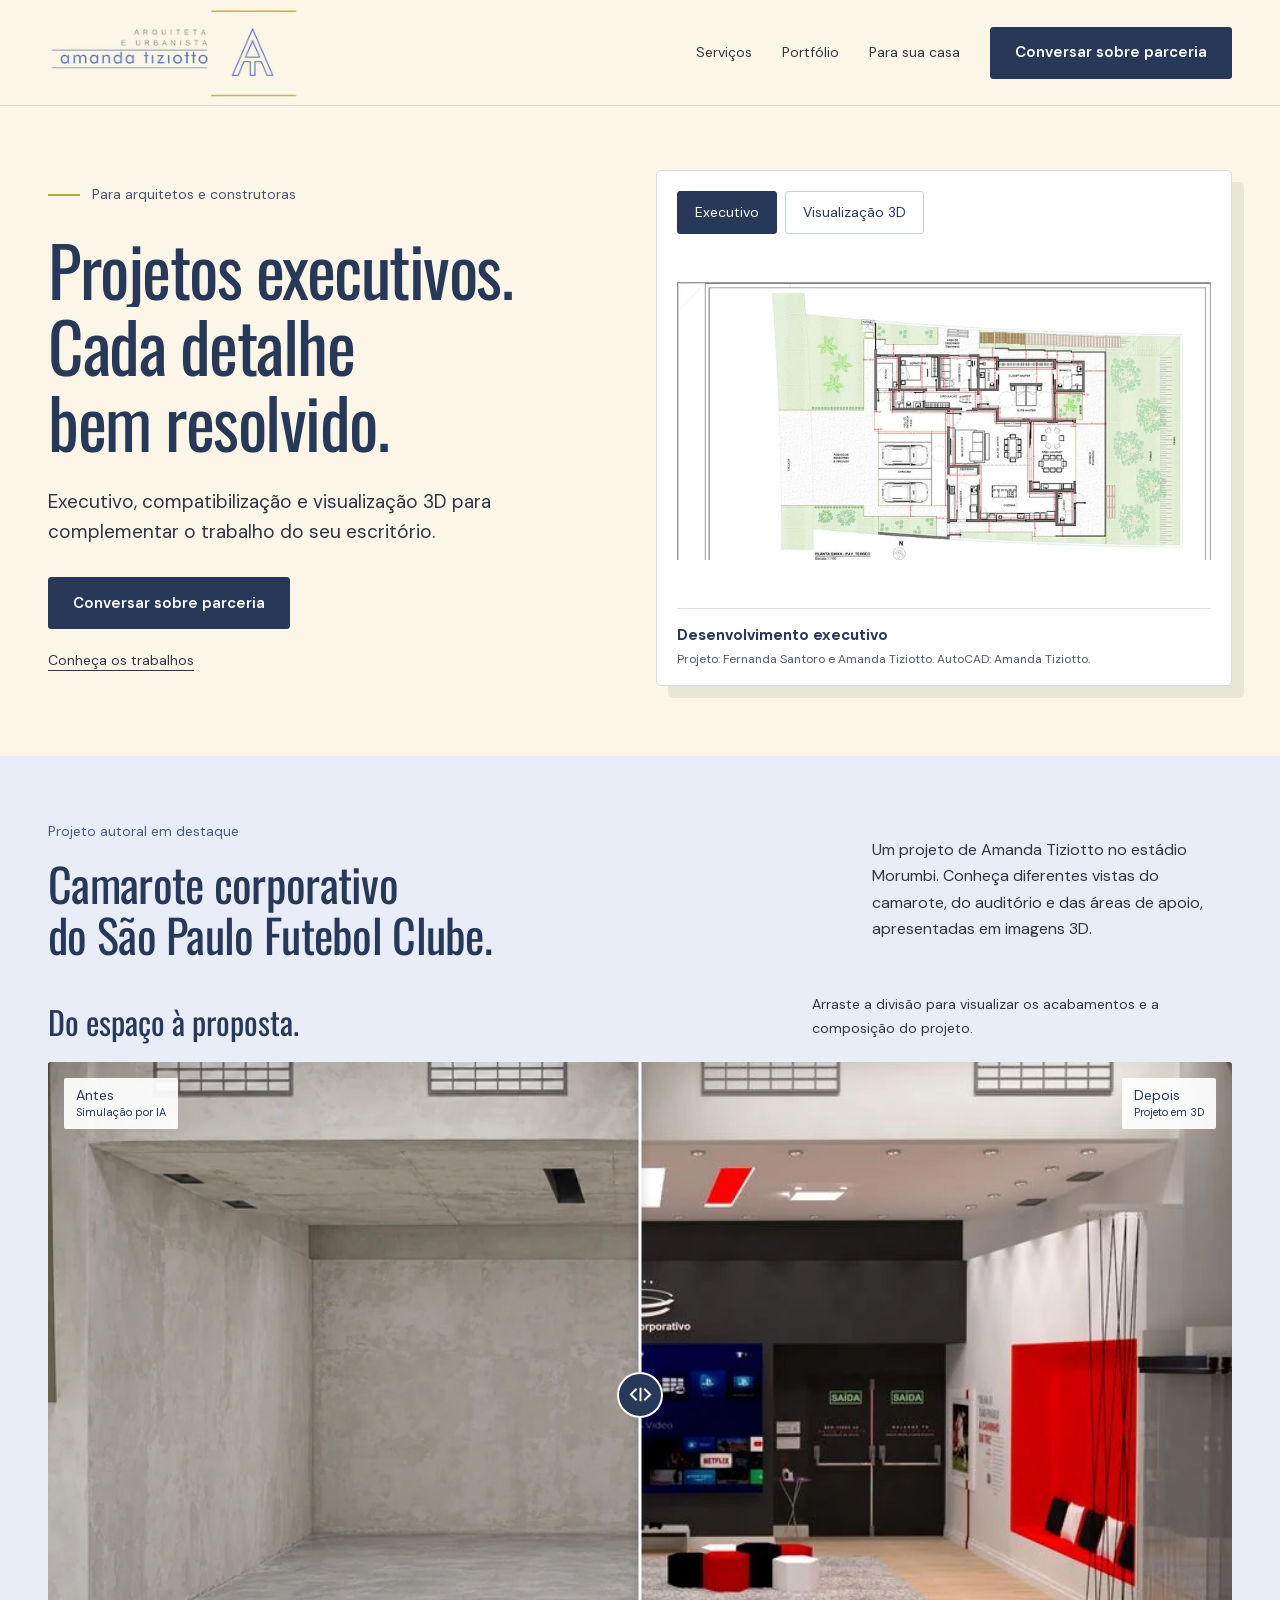
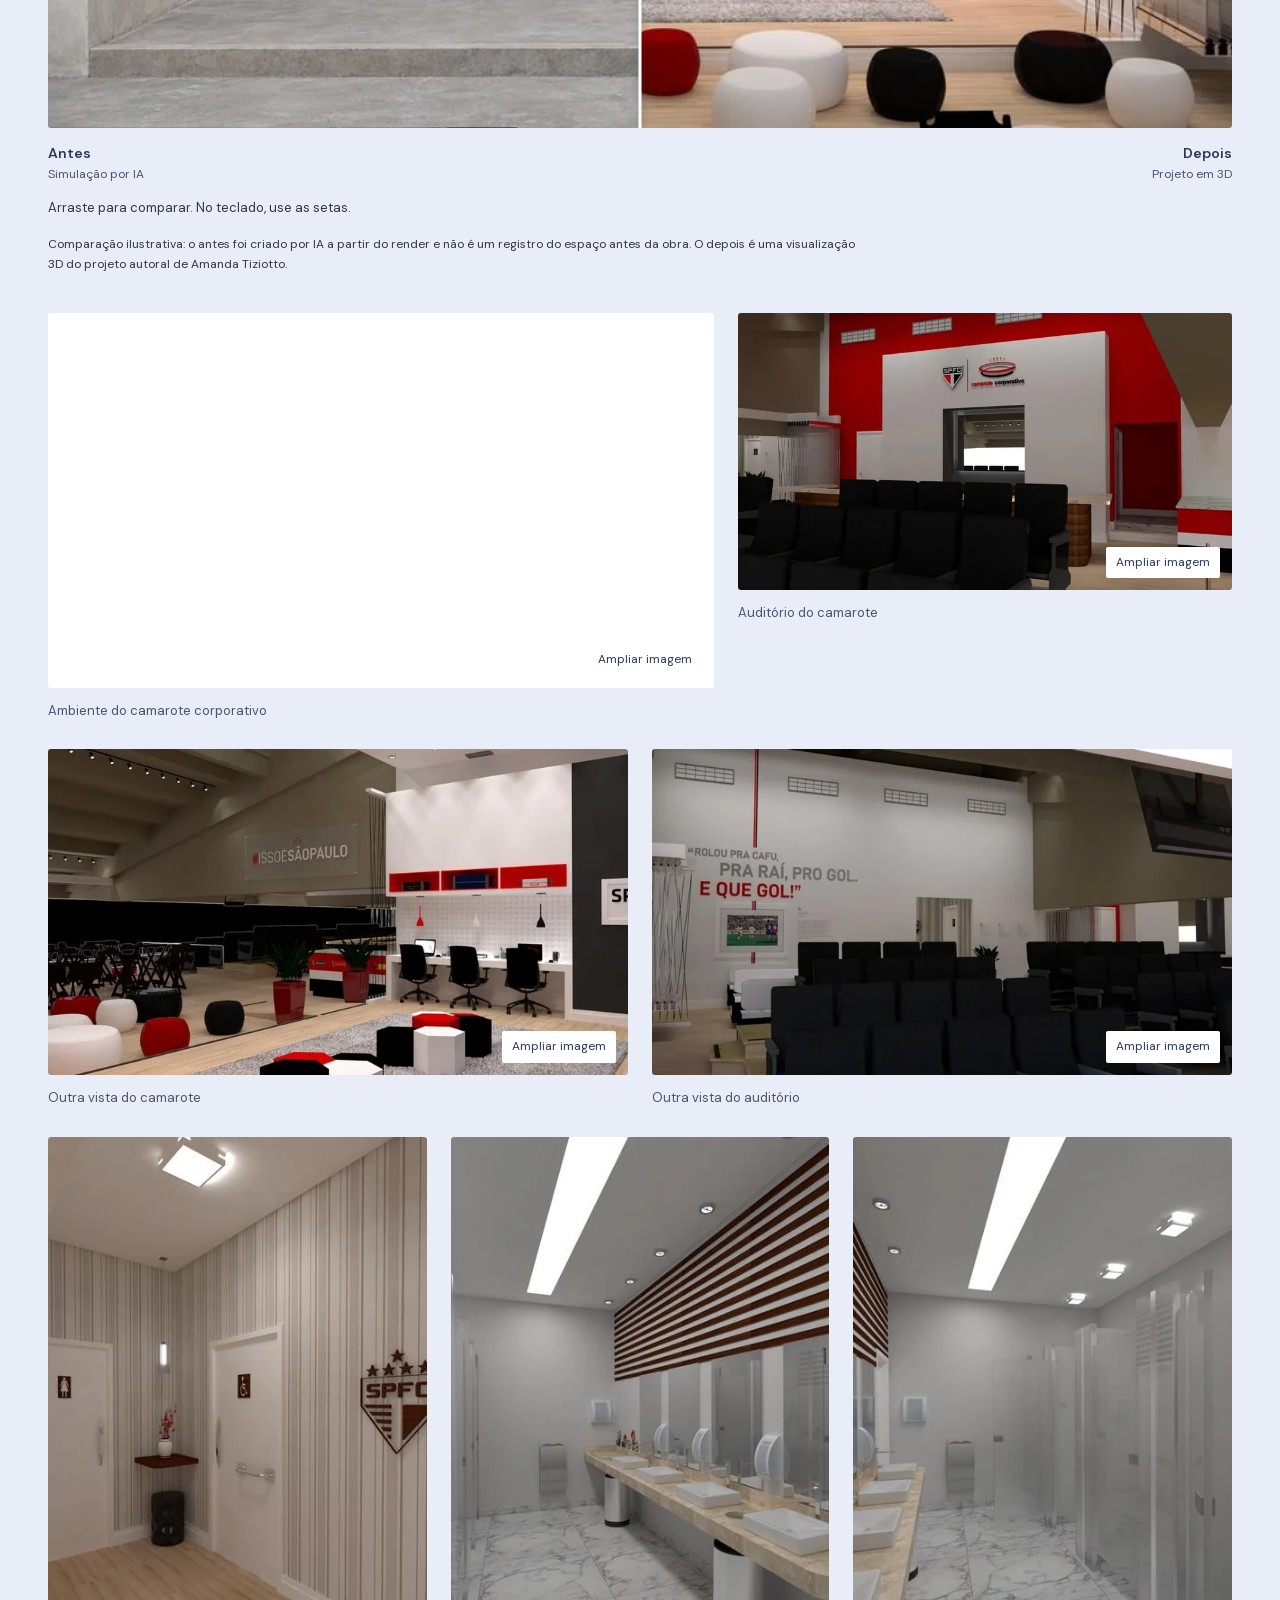
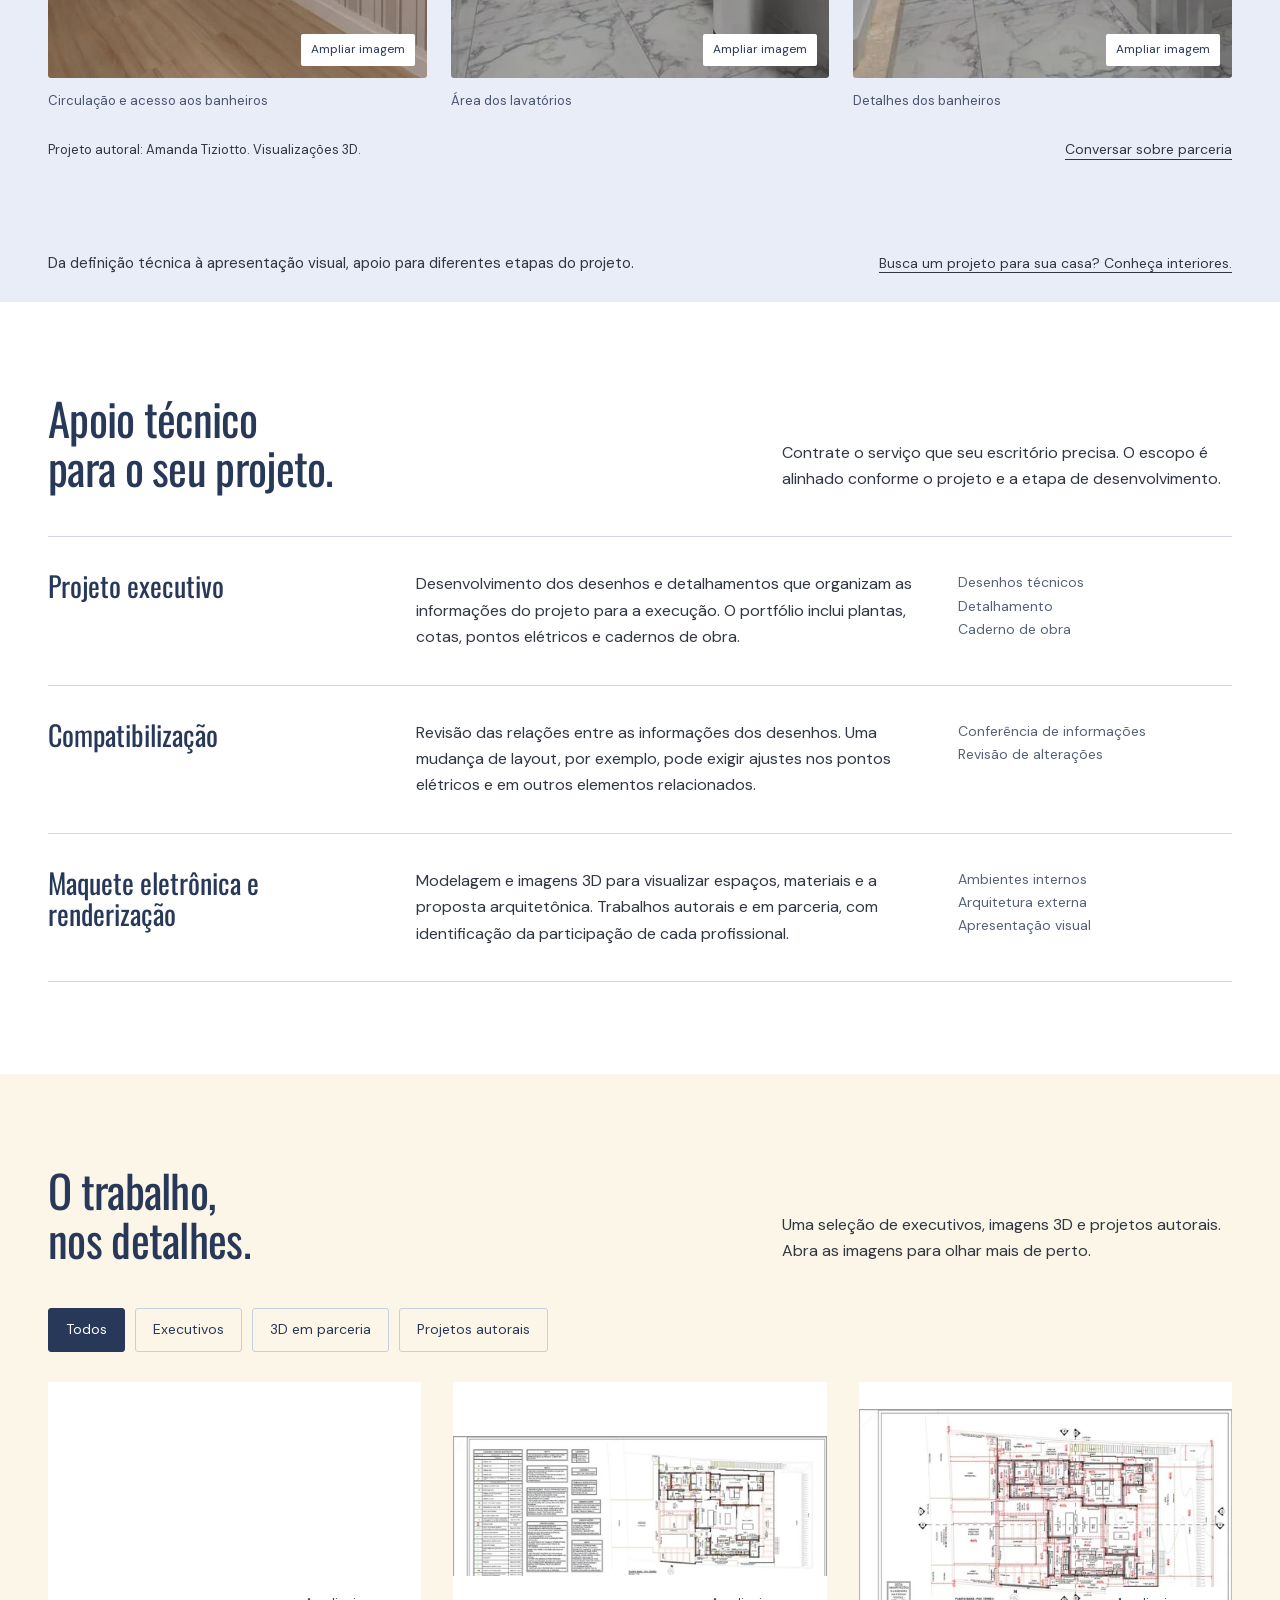
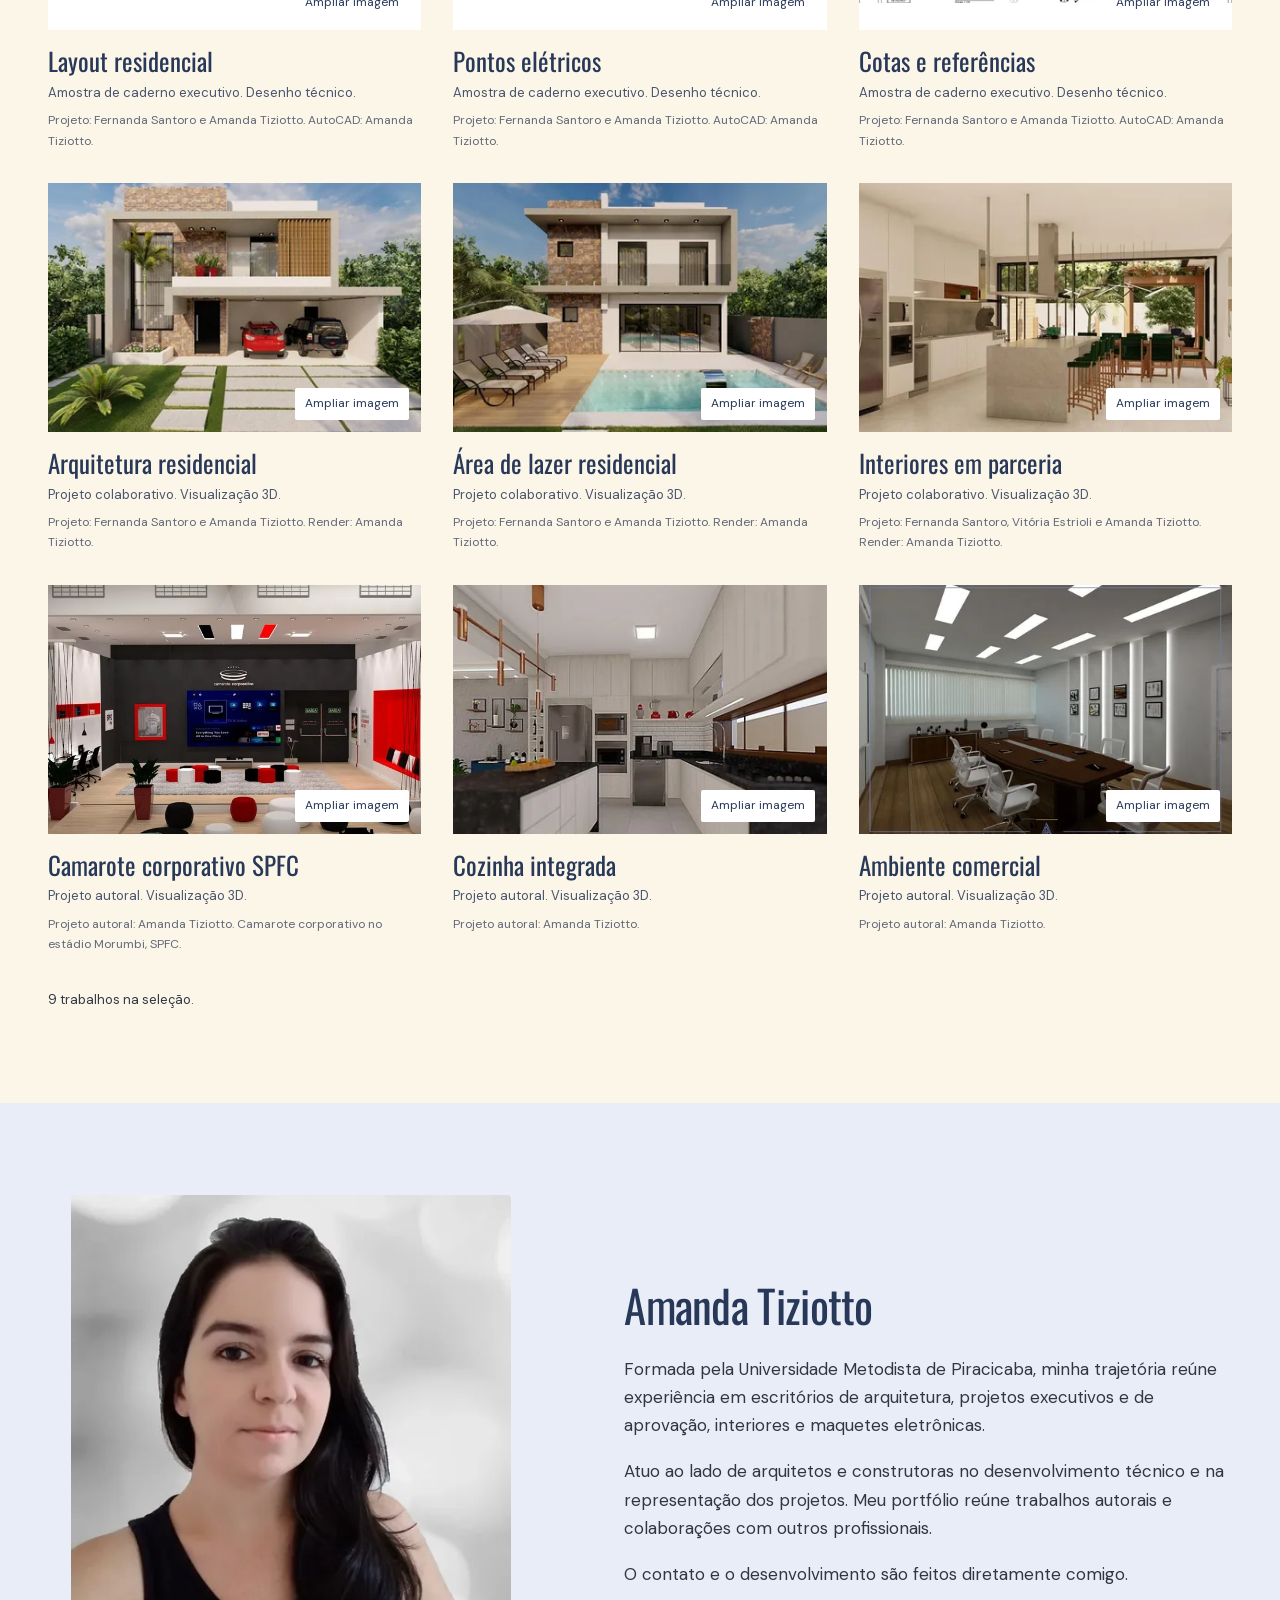
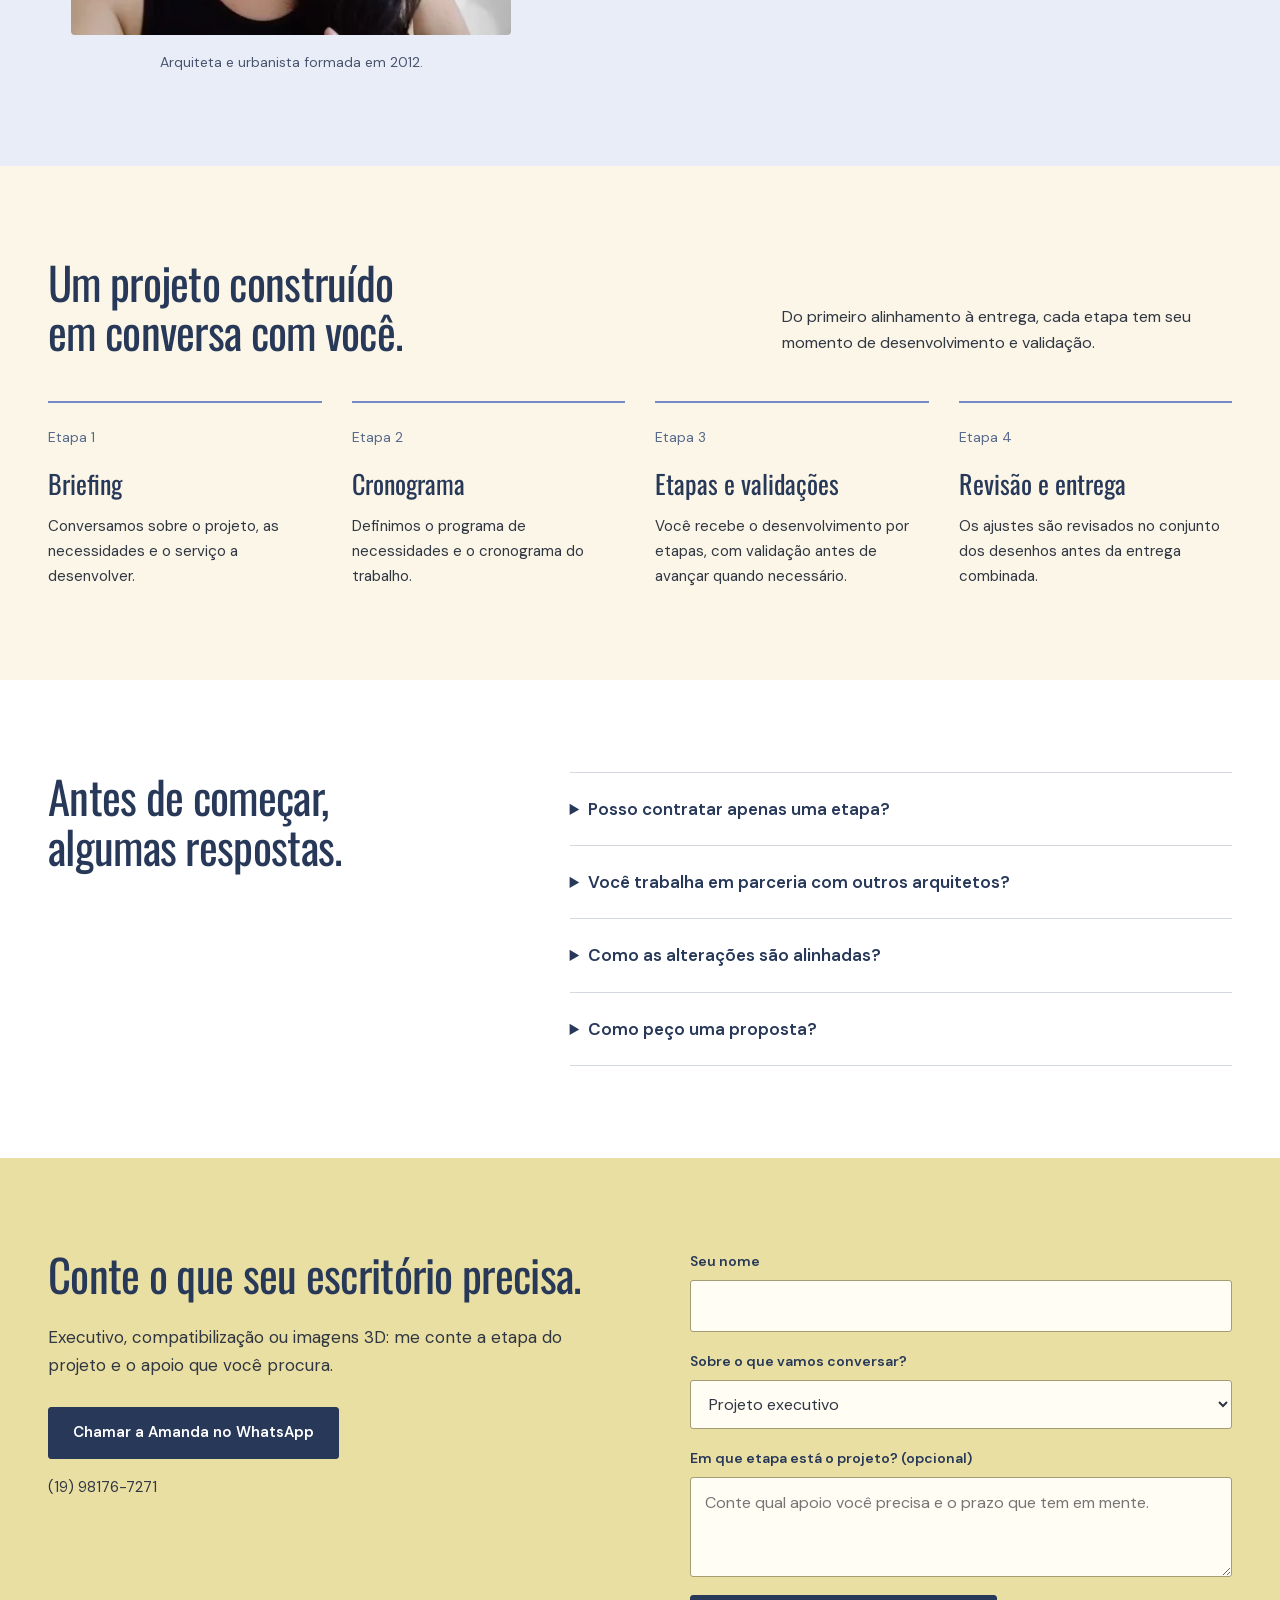
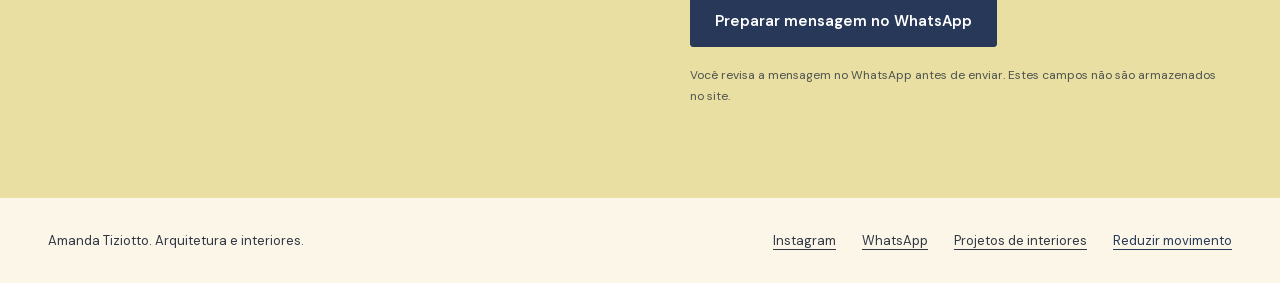
==== commit 92c04d2c: "Optimize responsive images and critical page loading" ====
--- a/index.html
+++ b/index.html
@@ -1 +1,26 @@
-<!doctype html><html lang="pt-BR"><head><meta charset="UTF-8"><meta name="viewport" content="width=device-width,initial-scale=1"><meta name="robots" content="noindex,nofollow"><title>Amanda Tiziotto | Executivo, compatibilização e 3D</title><meta name="description" content="Projetos executivos, compatibilização, maquetes eletrônicas e renderização para arquitetos e construtoras. Conheça o portfólio de Amanda Tiziotto."><meta property="og:title" content="Amanda Tiziotto | Executivo, compatibilização e 3D"><meta property="og:description" content="Projetos executivos, compatibilização, maquetes eletrônicas e renderização para arquitetos e construtoras. Conheça o portfólio de Amanda Tiziotto."><meta property="og:type" content="website"><meta name="theme-color" content="#fbf6e7"><link rel="icon" href="assets/images/logo.png"><link rel="stylesheet" href="assets/styles.css"><link rel="preload" href="assets/fonts/oswald.ttf" as="font" type="font/ttf" crossorigin><script src="assets/site.js" defer></script></head><body data-page="profissionais"><a class="skip" href="#conteudo">Ir para o conteúdo</a><header class="header"><div class="wrap nav"><a class="brand" href="./" aria-label="Amanda Tiziotto, página principal"><img src="assets/images/logo.png" alt="Amanda Tiziotto, arquiteta e urbanista" width="1168" height="440"></a><button class="menu" aria-expanded="false" aria-controls="navegacao">Menu</button><nav class="navlinks" id="navegacao" aria-label="Principal"><a href="#servicos">Serviços</a><a href="#portfolio">Portfólio</a><a href="interiores/">Para sua casa</a><a class="button" href="#contato">Conversar sobre parceria</a></nav></div></header><main id="conteudo"><section class="wrap hero"><div class="hero-copy"><div class="audience">Para arquitetos e construtoras</div><h1><span class="hero-line">Projetos executivos.</span><span class="hero-line">Cada detalhe</span><span class="hero-line">bem resolvido.</span></h1><p>Executivo, compatibilização e visualização 3D para complementar o trabalho do seu escritório.</p><a class="button" href="#contato">Conversar sobre parceria</a><a class="small-link" href="#portfolio">Conheça os trabalhos</a></div><figure class="sample"><div class="sample-tabs" role="group" aria-label="Amostras de trabalho"><button type="button" data-preview="executivo" aria-pressed="true" data-src="assets/images/executivo-layout.webp" data-alt="Planta de layout residencial, amostra de caderno executivo" data-title="Desenvolvimento executivo" data-credit="Projeto: Fernanda Santoro e Amanda Tiziotto. AutoCAD: Amanda Tiziotto.">Executivo</button><button type="button" data-preview="3d" aria-pressed="false" data-src="assets/images/render-fachada.webp" data-alt="Render de fachada residencial em projeto colaborativo" data-title="Visualização 3D" data-credit="Projeto: Fernanda Santoro e Amanda Tiziotto. Render: Amanda Tiziotto.">Visualização 3D</button></div><img class="sample-image" data-preview-image src="assets/images/executivo-layout.webp" alt="Planta de layout residencial, amostra de caderno executivo" width="862" height="449" fetchpriority="high"><figcaption class="sample-caption" aria-live="polite"><strong data-preview-title>Desenvolvimento executivo</strong><span data-preview-credit>Projeto: Fernanda Santoro e Amanda Tiziotto. AutoCAD: Amanda Tiziotto.</span></figcaption></figure></section><section class="featured-spfc" id="camarote-spfc" aria-labelledby="spfc-title"><div class="wrap"><div class="section-head"><div><p class="label-small">Projeto autoral em destaque</p><h2 id="spfc-title">Camarote corporativo<br>do São Paulo Futebol Clube.</h2></div><p>Um projeto de Amanda Tiziotto no estádio Morumbi. Conheça diferentes vistas do camarote, do auditório e das áreas de apoio, apresentadas em imagens 3D.</p></div><div class="comparison" id="comparar-camarote" data-comparison><div class="comparison-intro"><h3>Do espaço à proposta.</h3><p>Arraste a divisão para visualizar os acabamentos e a composição do projeto.</p></div><div class="comparison-stage"><figure class="comparison-layer comparison-after"><img src="assets/images/camarote.webp" alt="Depois: projeto em 3D do camarote SPFC, autoria de Amanda Tiziotto" width="960" height="540" loading="lazy"><figcaption>Depois: projeto em 3D de Amanda Tiziotto.</figcaption></figure><figure class="comparison-layer comparison-before"><img src="assets/images/camarote-antes-ia.webp" alt="Antes: simulação por IA do mesmo camarote sem acabamentos e mobiliário" width="960" height="540" loading="lazy"><figcaption>Antes: simulação por IA, sem registro de um estado anterior real.</figcaption></figure><span class="comparison-badge before-badge">Antes<span>Simulação por IA</span></span><span class="comparison-badge after-badge">Depois<span>Projeto em 3D</span></span><div class="comparison-divider" aria-hidden="true"></div><span class="comparison-handle" aria-hidden="true"><svg viewBox="0 0 28 28"><path d="m10 8-6 6 6 6M18 8l6 6-6 6M14 7v14"/></svg></span><input class="comparison-range" type="range" min="0" max="100" value="50" step="1" aria-label="Comparar simulação anterior e projeto em 3D do camarote SPFC" aria-describedby="comparison-note comparison-instruction" hidden></div><div class="comparison-labels"><div><strong>Antes</strong><span>Simulação por IA</span></div><div><strong>Depois</strong><span>Projeto em 3D</span></div></div><p class="comparison-instruction" id="comparison-instruction" hidden>Arraste para comparar. No teclado, use as setas.</p><p class="comparison-note" id="comparison-note">Comparação ilustrativa: o antes foi criado por IA a partir do render e não é um registro do espaço antes da obra. O depois é uma visualização 3D do projeto autoral de Amanda Tiziotto.</p></div><div class="featured-media"><figure><button type="button" data-enlarge data-src="assets/images/camarote.webp" data-alt="Ambiente do camarote corporativo, visualização 3D do camarote corporativo do São Paulo Futebol Clube" data-title="Ambiente do camarote corporativo" data-credit="Projeto autoral: Amanda Tiziotto. Camarote corporativo no estádio Morumbi, SPFC. Visualização 3D." aria-label="Ampliar Ambiente do camarote corporativo"><img src="assets/images/camarote.webp" alt="Ambiente do camarote corporativo, visualização 3D do camarote corporativo do São Paulo Futebol Clube" width="960" height="540" loading="lazy"><span class="view-label">Ampliar imagem</span></button><figcaption>Ambiente do camarote corporativo</figcaption></figure><figure><button type="button" data-enlarge data-src="assets/images/camarote-auditorio.webp" data-alt="Auditório do camarote, visualização 3D do camarote corporativo do São Paulo Futebol Clube" data-title="Auditório do camarote" data-credit="Projeto autoral: Amanda Tiziotto. Camarote corporativo no estádio Morumbi, SPFC. Visualização 3D." aria-label="Ampliar Auditório do camarote"><img src="assets/images/camarote-auditorio.webp" alt="Auditório do camarote, visualização 3D do camarote corporativo do São Paulo Futebol Clube" width="900" height="507" loading="lazy"><span class="view-label">Ampliar imagem</span></button><figcaption>Auditório do camarote</figcaption></figure></div><div class="featured-media featured-extra"><figure><button type="button" data-enlarge data-src="assets/images/camarote-vista-lateral.webp" data-alt="Outra vista do camarote, visualização 3D do camarote corporativo do São Paulo Futebol Clube" data-title="Outra vista do camarote" data-credit="Projeto autoral: Amanda Tiziotto. Camarote corporativo no estádio Morumbi, SPFC. Visualização 3D." aria-label="Ampliar Outra vista do camarote"><img src="assets/images/camarote-vista-lateral.webp" alt="Outra vista do camarote, visualização 3D do camarote corporativo do São Paulo Futebol Clube" width="900" height="507" loading="lazy"><span class="view-label">Ampliar imagem</span></button><figcaption>Outra vista do camarote</figcaption></figure><figure><button type="button" data-enlarge data-src="assets/images/camarote-auditorio-vista.webp" data-alt="Outra vista do auditório, visualização 3D do camarote corporativo do São Paulo Futebol Clube" data-title="Outra vista do auditório" data-credit="Projeto autoral: Amanda Tiziotto. Camarote corporativo no estádio Morumbi, SPFC. Visualização 3D." aria-label="Ampliar Outra vista do auditório"><img src="assets/images/camarote-auditorio-vista.webp" alt="Outra vista do auditório, visualização 3D do camarote corporativo do São Paulo Futebol Clube" width="900" height="507" loading="lazy"><span class="view-label">Ampliar imagem</span></button><figcaption>Outra vista do auditório</figcaption></figure><figure><button type="button" data-enlarge data-src="assets/images/camarote-circulacao.webp" data-alt="Circulação e acesso aos banheiros, visualização 3D do camarote corporativo do São Paulo Futebol Clube" data-title="Circulação e acesso aos banheiros" data-credit="Projeto autoral: Amanda Tiziotto. Camarote corporativo no estádio Morumbi, SPFC. Visualização 3D." aria-label="Ampliar Circulação e acesso aos banheiros"><img src="assets/images/camarote-circulacao.webp" alt="Circulação e acesso aos banheiros, visualização 3D do camarote corporativo do São Paulo Futebol Clube" width="420" height="600" loading="lazy"><span class="view-label">Ampliar imagem</span></button><figcaption>Circulação e acesso aos banheiros</figcaption></figure><figure><button type="button" data-enlarge data-src="assets/images/camarote-lavatorios.webp" data-alt="Área dos lavatórios, visualização 3D do camarote corporativo do São Paulo Futebol Clube" data-title="Área dos lavatórios" data-credit="Projeto autoral: Amanda Tiziotto. Camarote corporativo no estádio Morumbi, SPFC. Visualização 3D." aria-label="Ampliar Área dos lavatórios"><img src="assets/images/camarote-lavatorios.webp" alt="Área dos lavatórios, visualização 3D do camarote corporativo do São Paulo Futebol Clube" width="420" height="600" loading="lazy"><span class="view-label">Ampliar imagem</span></button><figcaption>Área dos lavatórios</figcaption></figure><figure><button type="button" data-enlarge data-src="assets/images/camarote-banheiros.webp" data-alt="Detalhes dos banheiros, visualização 3D do camarote corporativo do São Paulo Futebol Clube" data-title="Detalhes dos banheiros" data-credit="Projeto autoral: Amanda Tiziotto. Camarote corporativo no estádio Morumbi, SPFC. Visualização 3D." aria-label="Ampliar Detalhes dos banheiros"><img src="assets/images/camarote-banheiros.webp" alt="Detalhes dos banheiros, visualização 3D do camarote corporativo do São Paulo Futebol Clube" width="420" height="600" loading="lazy"><span class="view-label">Ampliar imagem</span></button><figcaption>Detalhes dos banheiros</figcaption></figure></div><div class="featured-footer"><p>Projeto autoral: Amanda Tiziotto. Visualizações 3D.</p><a class="text-link" href="#contato">Conversar sobre parceria</a></div></div></section><div class="intro-strip"><div class="wrap"><p>Da definição técnica à apresentação visual, apoio para diferentes etapas do projeto.</p><a href="interiores/">Busca um projeto para sua casa? Conheça interiores.</a></div></div><section class="section services" id="servicos"><div class="wrap"><div class="section-head"><h2>Apoio técnico<br>para o seu projeto.</h2><p>Contrate o serviço que seu escritório precisa. O escopo é alinhado conforme o projeto e a etapa de desenvolvimento.</p></div><div class="service-row"><h3>Projeto executivo</h3><p>Desenvolvimento dos desenhos e detalhamentos que organizam as informações do projeto para a execução. O portfólio inclui plantas, cotas, pontos elétricos e cadernos de obra.</p><div class="scope"><span>Desenhos técnicos</span><span>Detalhamento</span><span>Caderno de obra</span></div></div><div class="service-row"><h3>Compatibilização</h3><p>Revisão das relações entre as informações dos desenhos. Uma mudança de layout, por exemplo, pode exigir ajustes nos pontos elétricos e em outros elementos relacionados.</p><div class="scope"><span>Conferência de informações</span><span>Revisão de alterações</span></div></div><div class="service-row"><h3>Maquete eletrônica e renderização</h3><p>Modelagem e imagens 3D para visualizar espaços, materiais e a proposta arquitetônica. Trabalhos autorais e em parceria, com identificação da participação de cada profissional.</p><div class="scope"><span>Ambientes internos</span><span>Arquitetura externa</span><span>Apresentação visual</span></div></div></div></section><section class="section" id="portfolio"><div class="wrap"><div class="section-head"><h2>O trabalho,<br>nos detalhes.</h2><p>Uma seleção de executivos, imagens 3D e projetos autorais. Abra as imagens para olhar mais de perto.</p></div><div class="filters" role="group" aria-label="Filtrar portfólio"><button data-filter="todos" aria-pressed="true">Todos</button><button data-filter="executivo" aria-pressed="false">Executivos</button><button data-filter="3d" aria-pressed="false">3D em parceria</button><button data-filter="autoral" aria-pressed="false">Projetos autorais</button></div><div class="portfolio-grid"><article class="work technical" data-category="executivo"><button type="button" data-enlarge data-src="assets/images/executivo-layout.webp" data-alt="Layout residencial, Amostra de caderno executivo. Desenho técnico." data-title="Layout residencial" data-credit="Projeto: Fernanda Santoro e Amanda Tiziotto. AutoCAD: Amanda Tiziotto." aria-label="Ampliar Layout residencial"><img src="assets/images/executivo-layout.webp" alt="Layout residencial, Amostra de caderno executivo. Desenho técnico." width="768" height="512" loading="lazy"><span class="view-label">Ampliar imagem</span></button><h3>Layout residencial</h3><span class="type">Amostra de caderno executivo. Desenho técnico.</span><p class="credit">Projeto: Fernanda Santoro e Amanda Tiziotto. AutoCAD: Amanda Tiziotto.</p></article><article class="work technical" data-category="executivo"><button type="button" data-enlarge data-src="assets/images/executivo-eletrica.webp" data-alt="Pontos elétricos, Amostra de caderno executivo. Desenho técnico." data-title="Pontos elétricos" data-credit="Projeto: Fernanda Santoro e Amanda Tiziotto. AutoCAD: Amanda Tiziotto." aria-label="Ampliar Pontos elétricos"><img src="assets/images/executivo-eletrica.webp" alt="Pontos elétricos, Amostra de caderno executivo. Desenho técnico." width="768" height="512" loading="lazy"><span class="view-label">Ampliar imagem</span></button><h3>Pontos elétricos</h3><span class="type">Amostra de caderno executivo. Desenho técnico.</span><p class="credit">Projeto: Fernanda Santoro e Amanda Tiziotto. AutoCAD: Amanda Tiziotto.</p></article><article class="work technical" data-category="executivo"><button type="button" data-enlarge data-src="assets/images/executivo-cotas.webp" data-alt="Cotas e referências, Amostra de caderno executivo. Desenho técnico." data-title="Cotas e referências" data-credit="Projeto: Fernanda Santoro e Amanda Tiziotto. AutoCAD: Amanda Tiziotto." aria-label="Ampliar Cotas e referências"><img src="assets/images/executivo-cotas.webp" alt="Cotas e referências, Amostra de caderno executivo. Desenho técnico." width="768" height="512" loading="lazy"><span class="view-label">Ampliar imagem</span></button><h3>Cotas e referências</h3><span class="type">Amostra de caderno executivo. Desenho técnico.</span><p class="credit">Projeto: Fernanda Santoro e Amanda Tiziotto. AutoCAD: Amanda Tiziotto.</p></article><article class="work " data-category="3d"><button type="button" data-enlarge data-src="assets/images/render-fachada.webp" data-alt="Arquitetura residencial, Projeto colaborativo. Visualização 3D." data-title="Arquitetura residencial" data-credit="Projeto: Fernanda Santoro e Amanda Tiziotto. Render: Amanda Tiziotto." aria-label="Ampliar Arquitetura residencial"><img src="assets/images/render-fachada.webp" alt="Arquitetura residencial, Projeto colaborativo. Visualização 3D." width="768" height="512" loading="lazy"><span class="view-label">Ampliar imagem</span></button><h3>Arquitetura residencial</h3><span class="type">Projeto colaborativo. Visualização 3D.</span><p class="credit">Projeto: Fernanda Santoro e Amanda Tiziotto. Render: Amanda Tiziotto.</p></article><article class="work " data-category="3d"><button type="button" data-enlarge data-src="assets/images/render-lazer.webp" data-alt="Área de lazer residencial, Projeto colaborativo. Visualização 3D." data-title="Área de lazer residencial" data-credit="Projeto: Fernanda Santoro e Amanda Tiziotto. Render: Amanda Tiziotto." aria-label="Ampliar Área de lazer residencial"><img src="assets/images/render-lazer.webp" alt="Área de lazer residencial, Projeto colaborativo. Visualização 3D." width="768" height="512" loading="lazy"><span class="view-label">Ampliar imagem</span></button><h3>Área de lazer residencial</h3><span class="type">Projeto colaborativo. Visualização 3D.</span><p class="credit">Projeto: Fernanda Santoro e Amanda Tiziotto. Render: Amanda Tiziotto.</p></article><article class="work " data-category="3d"><button type="button" data-enlarge data-src="assets/images/render-sala-parceria.webp" data-alt="Interiores em parceria, Projeto colaborativo. Visualização 3D." data-title="Interiores em parceria" data-credit="Projeto: Fernanda Santoro, Vitória Estrioli e Amanda Tiziotto. Render: Amanda Tiziotto." aria-label="Ampliar Interiores em parceria"><img src="assets/images/render-sala-parceria.webp" alt="Interiores em parceria, Projeto colaborativo. Visualização 3D." width="768" height="512" loading="lazy"><span class="view-label">Ampliar imagem</span></button><h3>Interiores em parceria</h3><span class="type">Projeto colaborativo. Visualização 3D.</span><p class="credit">Projeto: Fernanda Santoro, Vitória Estrioli e Amanda Tiziotto. Render: Amanda Tiziotto.</p></article><article class="work " data-category="autoral"><button type="button" data-enlarge data-src="assets/images/camarote.webp" data-alt="Camarote corporativo SPFC, Projeto autoral. Visualização 3D." data-title="Camarote corporativo SPFC" data-credit="Projeto autoral: Amanda Tiziotto. Camarote corporativo no estádio Morumbi, SPFC." aria-label="Ampliar Camarote corporativo SPFC"><img src="assets/images/camarote.webp" alt="Camarote corporativo SPFC, Projeto autoral. Visualização 3D." width="768" height="512" loading="lazy"><span class="view-label">Ampliar imagem</span></button><h3>Camarote corporativo SPFC</h3><span class="type">Projeto autoral. Visualização 3D.</span><p class="credit">Projeto autoral: Amanda Tiziotto. Camarote corporativo no estádio Morumbi, SPFC.</p></article><article class="work " data-category="autoral"><button type="button" data-enlarge data-src="assets/images/interiores-cozinha.webp" data-alt="Cozinha integrada, Projeto autoral. Visualização 3D." data-title="Cozinha integrada" data-credit="Projeto autoral: Amanda Tiziotto." aria-label="Ampliar Cozinha integrada"><img src="assets/images/interiores-cozinha.webp" alt="Cozinha integrada, Projeto autoral. Visualização 3D." width="768" height="512" loading="lazy"><span class="view-label">Ampliar imagem</span></button><h3>Cozinha integrada</h3><span class="type">Projeto autoral. Visualização 3D.</span><p class="credit">Projeto autoral: Amanda Tiziotto.</p></article><article class="work " data-category="autoral"><button type="button" data-enlarge data-src="assets/images/interiores-escritorio.webp" data-alt="Ambiente comercial, Projeto autoral. Visualização 3D." data-title="Ambiente comercial" data-credit="Projeto autoral: Amanda Tiziotto." aria-label="Ampliar Ambiente comercial"><img src="assets/images/interiores-escritorio.webp" alt="Ambiente comercial, Projeto autoral. Visualização 3D." width="768" height="512" loading="lazy"><span class="view-label">Ampliar imagem</span></button><h3>Ambiente comercial</h3><span class="type">Projeto autoral. Visualização 3D.</span><p class="credit">Projeto autoral: Amanda Tiziotto.</p></article></div><p class="work-note" data-filter-result aria-live="polite">9 trabalhos na seleção.</p></div></section><section class="section about" id="amanda"><div class="wrap about-grid"><figure class="about-portrait"><img src="assets/images/amanda-tiziotto.webp" alt="Amanda Tiziotto, arquiteta e urbanista" width="768" height="768" loading="lazy"><figcaption>Arquiteta e urbanista formada em 2012.</figcaption></figure><div class="about-copy"><h2>Amanda Tiziotto</h2><p>Formada pela Universidade Metodista de Piracicaba, minha trajetória reúne experiência em escritórios de arquitetura, projetos executivos e de aprovação, interiores e maquetes eletrônicas.</p><p>Atuo ao lado de arquitetos e construtoras no desenvolvimento técnico e na representação dos projetos. Meu portfólio reúne trabalhos autorais e colaborações com outros profissionais.</p><p>O contato e o desenvolvimento são feitos diretamente comigo.</p></div></div></section><section class="section" id="processo"><div class="wrap"><div class="section-head"><h2>Um projeto construído<br>em conversa com você.</h2><p>Do primeiro alinhamento à entrega, cada etapa tem seu momento de desenvolvimento e validação.</p></div><div class="process-grid"><div class="step"><span>Etapa 1</span><h3>Briefing</h3><p>Conversamos sobre o projeto, as necessidades e o serviço a desenvolver.</p></div><div class="step"><span>Etapa 2</span><h3>Cronograma</h3><p>Definimos o programa de necessidades e o cronograma do trabalho.</p></div><div class="step"><span>Etapa 3</span><h3>Etapas e validações</h3><p>Você recebe o desenvolvimento por etapas, com validação antes de avançar quando necessário.</p></div><div class="step"><span>Etapa 4</span><h3>Revisão e entrega</h3><p>Os ajustes são revisados no conjunto dos desenhos antes da entrega combinada.</p></div></div></div></section><section class="section faq"><div class="wrap faq-grid"><h2>Antes de começar,<br>algumas respostas.</h2><div><details><summary>Posso contratar apenas uma etapa?</summary><p>Os serviços incluem executivo e compatibilização, além de maquete eletrônica e renderização. Na conversa inicial, definimos qual apoio faz sentido e o escopo da proposta.</p></details><details><summary>Você trabalha em parceria com outros arquitetos?</summary><p>Sim. O portfólio reúne projetos colaborativos e trabalhos de renderização e desenho técnico em parceria. A participação de cada profissional é identificada nos exemplos.</p></details><details><summary>Como as alterações são alinhadas?</summary><p>O desenvolvimento é enviado por etapas para validação. As alterações são revisadas considerando os desenhos relacionados, para manter a coerência entre as informações.</p></details><details><summary>Como peço uma proposta?</summary><p>Entre em contato pelo WhatsApp e conte qual serviço precisa, em que etapa está o projeto e o prazo que tem em mente. Escopo, cronograma e condições são definidos na proposta.</p></details></div></div></section><section class="section contact" id="contato"><div class="wrap contact-grid"><div class="contact-copy"><h2>Conte o que seu escritório precisa.</h2><p>Executivo, compatibilização ou imagens 3D: me conte a etapa do projeto e o apoio que você procura.</p><a class="button" href="https://wa.me/5519981767271" data-contact="whatsapp" target="_blank" rel="noopener noreferrer">Chamar a Amanda no WhatsApp</a><p class="phone">(19) 98176-7271</p></div><form class="contact-form"><div class="field"><label for="nome">Seu nome</label><input id="nome" name="nome" autocomplete="name" maxlength="100" required></div><div class="field"><label for="servico">Sobre o que vamos conversar?</label><select id="servico" name="servico"><option>Projeto executivo</option><option>Compatibilização</option><option>Maquete eletrônica e renderização</option><option>Parceria recorrente</option></select></div><div class="field"><label for="mensagem">Em que etapa está o projeto? (opcional)</label><textarea id="mensagem" name="mensagem" maxlength="2000" placeholder="Conte qual apoio você precisa e o prazo que tem em mente."></textarea></div><button class="button" type="submit">Preparar mensagem no WhatsApp</button><p class="form-note" data-form-status role="status">Você revisa a mensagem no WhatsApp antes de enviar. Estes campos não são armazenados no site.</p></form></div></section></main><footer class="footer"><div class="wrap"><p>Amanda Tiziotto. Arquitetura e interiores.</p><div class="footer-links"><a href="https://www.instagram.com/amandatiziotto/" target="_blank" rel="noopener noreferrer">Instagram</a><a href="https://wa.me/5519981767271" data-contact="whatsapp" target="_blank" rel="noopener noreferrer">WhatsApp</a><a href="interiores/">Projetos de interiores</a><button type="button" class="motion-toggle" aria-pressed="false">Reduzir movimento</button></div></div></footer><dialog class="lightbox" aria-labelledby="lightbox-title"><button class="close" type="button" aria-label="Fechar imagem ampliada">Fechar</button><img alt=""><h3 id="lightbox-title"></h3><p></p></dialog></body></html>+<!doctype html><html lang="pt-BR"><head><meta charset="UTF-8"><meta name="viewport" content="width=device-width,initial-scale=1"><meta name="robots" content="noindex,nofollow"><title>Amanda Tiziotto | Executivo, compatibilização e 3D</title><meta name="description" content="Projetos executivos, compatibilização, maquetes eletrônicas e renderização para arquitetos e construtoras. Conheça o portfólio de Amanda Tiziotto."><meta property="og:title" content="Amanda Tiziotto | Executivo, compatibilização e 3D"><meta property="og:description" content="Projetos executivos, compatibilização, maquetes eletrônicas e renderização para arquitetos e construtoras. Conheça o portfólio de Amanda Tiziotto."><meta property="og:type" content="website"><meta name="theme-color" content="#fbf6e7"><link rel="icon" href="assets/images/favicon.png"><style>@font-face{font-family:Oswald;src:url('assets/fonts/oswald-regular.woff2') format('woff2');font-weight:400;font-display:swap}@font-face{font-family:DM;src:url('assets/fonts/dm-sans.woff2') format('woff2');font-weight:100 900;font-display:swap}
+:root{--blue:#273858;--brand:#7788c7;--cream:#fbf6e7;--yellow:#e9dfa2;--ink:#303642;--paper:#fff;--soft:#e9edf8;--line:#d4d8df}*{box-sizing:border-box}html{scroll-behavior:smooth;scroll-padding-top:112px}body{margin:0;background:var(--cream);color:var(--ink);font:17px/1.65 DM,Arial,sans-serif}button,input,select,textarea{font:inherit}button,a{-webkit-tap-highlight-color:transparent}a{color:inherit;text-decoration:none}img{max-width:100%;height:auto;display:block}button{cursor:pointer}h1,h2,h3,p,figure{margin:0}h1,h2,h3{color:var(--blue);font-family:Oswald,'Arial Narrow',sans-serif;font-weight:400;line-height:1.1}h1{font-size:clamp(54px,5.4vw,88px);letter-spacing:-1.5px}h2{font-size:clamp(36px,3.5vw,54px);letter-spacing:-.7px}h3{font-size:28px}p{max-width:65ch}p+p{margin-top:18px}a:focus-visible,button:focus-visible,input:focus-visible,select:focus-visible,textarea:focus-visible,summary:focus-visible{outline:3px solid #455c9e;outline-offset:5px}.wrap{width:min(1320px,calc(100% - 96px));margin:auto}.skip{position:fixed;left:20px;top:-100px;background:white;z-index:100;padding:12px}.skip:focus{top:10px}.header{position:sticky;top:0;z-index:20;background:rgba(251,246,231,.97);border-bottom:1px solid #ded9c9}.nav{height:105px;display:flex;align-items:center;justify-content:space-between;gap:32px}.brand{width:252px;flex-shrink:0}.navlinks{display:flex;align-items:center;gap:30px;font-size:14px}.navlinks a:not(.button):hover{color:#455c9e;text-decoration:underline;text-underline-offset:5px}.button{display:inline-flex;align-items:center;justify-content:center;gap:16px;min-height:52px;padding:13px 24px;background:var(--blue);border:1px solid var(--blue);color:white;font-size:15px;font-weight:600;line-height:1.4;border-radius:3px}.button:hover{background:#394c76}.button.secondary{background:transparent;color:var(--blue)}.button.secondary:hover{background:var(--soft)}.menu{display:none;background:none;border:1px solid var(--blue);border-radius:3px;color:var(--blue);padding:8px 14px}.hero{display:grid;grid-template-columns:1fr 1.06fr;gap:64px;align-items:center;padding-top:64px;padding-bottom:70px}.hero-copy p{font-size:19px;line-height:1.6;margin-top:28px;max-width:450px}.hero-copy .button{margin-top:30px}.audience{font-size:14px;margin-bottom:24px;color:#49536b;display:flex;align-items:center;gap:12px}.audience:before{content:'';display:block;width:32px;height:2px;background:#b5a744}.hero-copy .small-link{display:block;margin-top:20px;font-size:14px;text-decoration:underline;text-underline-offset:5px}.sample{background:white;border:1px solid #d5d9e4;border-radius:5px;padding:20px 20px 16px;box-shadow:12px 12px 0 #e7e6d7}.sample-tabs{display:flex;gap:8px;margin-bottom:18px}.sample-tabs button,.filters button{background:transparent;border:1px solid #c7cedc;color:var(--blue);border-radius:3px;padding:9px 17px;font-size:14px}.sample-tabs button[aria-pressed=true],.filters button[aria-pressed=true]{background:var(--blue);border-color:var(--blue);color:white}.sample-image{height:338px;width:100%;object-fit:contain;background:#fff}.sample-caption{border-top:1px solid #dce0ea;padding-top:14px;margin-top:18px;font-size:12px;line-height:1.7;color:#4f586b}.sample-caption strong{font-size:15px;color:var(--blue);display:block}.intro-strip{background:var(--soft);padding:26px 0}.intro-strip .wrap{display:flex;align-items:center;justify-content:space-between;gap:25px}.intro-strip p{font-size:15px}.intro-strip a{font-size:14px;text-decoration:underline;text-underline-offset:4px}.section{padding:92px 0}.section-head{display:flex;align-items:end;justify-content:space-between;gap:50px;margin-bottom:44px}.section-head p{max-width:450px;font-size:16px}.services{background:white}.service-row{display:grid;grid-template-columns:.65fr 1fr .55fr;gap:44px;padding:34px 0;border-top:1px solid var(--line);align-items:start}.service-row:last-child{border-bottom:1px solid var(--line)}.service-row p{font-size:16px}.service-row .scope{font-size:14px;color:#566178}.scope span{display:block}.filters{display:flex;flex-wrap:wrap;gap:10px;margin-bottom:30px}.portfolio-grid{display:grid;grid-template-columns:repeat(3,1fr);gap:32px}.work{min-width:0}.work[hidden]{display:none}.work button{display:block;width:100%;border:0;padding:0;background:white;text-align:left;position:relative}.work button img{width:100%;aspect-ratio:1.5;object-fit:cover}.work.technical button img{object-fit:contain}.view-label{position:absolute;bottom:12px;right:12px;background:white;color:var(--blue);border-radius:2px;font-size:12px;padding:6px 10px}.work h3{font-size:25px;margin-top:17px}.work .type{display:block;font-size:13px;margin:7px 0;color:#48546e}.work .credit{font-size:12px;line-height:1.7;color:#626879}.work-note{font-size:13px;max-width:65ch;margin-top:35px}.about{background:var(--soft)}.about-grid{display:grid;grid-template-columns:1fr 1.25fr;gap:90px;align-items:center}.about-logo{background:var(--cream);padding:64px 35px;border-radius:4px}.about-logo img{width:100%}.about-logo span{display:block;font-size:14px;color:#48546e;text-align:center;margin-top:20px}.about-copy h2{margin-bottom:25px}.about-copy p{font-size:17px}.process-grid{display:grid;grid-template-columns:repeat(4,1fr);gap:30px;margin-top:45px}.step{border-top:2px solid var(--brand);padding-top:23px}.step span{display:block;color:#57698c;font-size:14px;margin-bottom:20px}.step h3{font-size:26px;margin-bottom:16px}.step p{font-size:15px}.faq{background:white}.faq-grid{display:grid;grid-template-columns:.8fr 1.2fr;gap:80px}.faq details{border-top:1px solid var(--line);padding:22px 0}.faq details:last-child{border-bottom:1px solid var(--line)}.faq summary{cursor:pointer;font-size:17px;font-weight:600;color:var(--blue);padding-right:20px}.faq details p{font-size:15px;padding-top:15px}.contact{background:var(--yellow)}.contact-grid{display:grid;grid-template-columns:1fr 1fr;gap:100px;align-items:start}.contact-copy h2{margin-bottom:24px}.contact-copy .button{margin-top:28px}.contact-copy .phone{font-size:15px;margin-top:16px}.contact-form{display:grid;gap:18px}.field{display:grid;gap:7px}.field label{font-size:14px;font-weight:600;color:var(--blue)}.field input,.field select,.field textarea{width:100%;background:#fffdf4;border:1px solid #a49c72;border-radius:3px;padding:12px 14px;font-size:16px;color:var(--ink)}.field textarea{min-height:100px;resize:vertical}.contact-form .button{justify-self:start}.form-note{font-size:12px;color:#4e534e;line-height:1.7}.footer{padding:32px 0;background:var(--cream);font-size:13px}.footer .wrap{display:flex;justify-content:space-between;gap:30px;align-items:center}.footer-links{display:flex;flex-wrap:wrap;gap:26px}.footer a{text-decoration:underline;text-underline-offset:4px}.lightbox{border:0;width:min(1160px,calc(100% - 32px));max-height:90vh;padding:22px;color:var(--ink);border-radius:4px}.lightbox::backdrop{background:rgba(28,37,58,.85)}.lightbox .close{display:block;margin-left:auto;background:var(--blue);border:0;color:white;padding:9px 18px;border-radius:3px;margin-bottom:16px}.lightbox img{max-height:65vh;object-fit:contain;width:100%;background:white}.lightbox h3{font-size:25px;margin-top:17px}.lightbox p{font-size:13px;margin-top:8px}.interior-hero .sample{padding:0;overflow:hidden;box-shadow:none;border:0;background:transparent}.interior-hero .sample-image{height:440px;object-fit:cover;border-radius:4px}.interior-hero .sample-caption{font-size:12px;padding:12px 0 0;margin-top:0;border:0}.interior-services{display:grid;grid-template-columns:1fr 1fr;gap:80px}.interior-services h2{margin-bottom:24px}.interior-services .list{padding:0;list-style:none;margin:0}.interior-services li{border-bottom:1px solid var(--line);padding:20px 0;font-size:16px}.interior-services li:first-child{padding-top:0}.interior-services li strong{display:block;color:var(--blue);margin-bottom:5px}.text-link{text-decoration:underline;text-underline-offset:5px}.label-small{font-size:14px;color:#4d5d80;margin-bottom:15px}.single-spread{display:grid;grid-template-columns:1.4fr 1fr;gap:42px;align-items:center;margin-bottom:38px}.single-spread img{width:100%;aspect-ratio:1.4;object-fit:cover}.single-spread h3{font-size:32px;margin-bottom:15px}.single-spread p{font-size:16px}.single-spread .caption{font-size:12px;margin-top:16px}
+@media(min-width:1500px){.hero{gap:85px}.hero-copy h1{font-size:88px}}@media(max-width:1050px){.wrap{width:calc(100% - 56px)}.navlinks{gap:17px;font-size:13px}.brand{width:220px}.hero{gap:34px}h1{font-size:65px}.sample-image{height:300px}.service-row{grid-template-columns:.8fr 1.2fr;gap:30px}.service-row .scope{grid-column:2}.portfolio-grid{gap:23px}.about-grid{gap:50px}.contact-grid{gap:50px}.faq-grid{gap:45px}}@media(max-width:760px){html{scroll-padding-top:90px}.wrap{width:calc(100% - 40px)}.nav{height:84px;gap:20px}.brand{width:210px}.menu{display:block}.navlinks{display:none;position:absolute;top:84px;left:0;right:0;background:var(--cream);padding:24px 20px 28px;border-bottom:1px solid var(--line);align-items:stretch;gap:20px;flex-direction:column;font-size:16px}.navlinks.is-open{display:flex}.hero{display:block;padding-top:44px;padding-bottom:48px}.hero-copy h1{font-size:57px;letter-spacing:-.8px}.hero-copy p{font-size:17px;margin-top:23px;max-width:none}.audience{font-size:13px;margin-bottom:19px}.hero-copy .button{margin-top:25px}.sample{margin-top:38px;padding:14px 14px 16px;box-shadow:7px 7px 0 #e7e6d7}.sample-image{height:auto;aspect-ratio:1.4}.sample-tabs{gap:7px}.sample-tabs button{font-size:13px;padding:8px 12px}.intro-strip .wrap{display:block}.intro-strip a{display:inline-block;margin-top:13px}.section{padding:58px 0}.section-head{display:block;margin-bottom:30px}.section-head h2{margin-bottom:22px}.section-head p{font-size:15px}.service-row{display:block;padding:25px 0}.service-row h3{font-size:29px;margin-bottom:15px}.service-row p{font-size:15px}.service-row .scope{margin-top:15px}.scope span{display:inline}.scope span+span:before{content:' / '}.portfolio-grid{grid-template-columns:1fr;gap:34px}.filters{gap:8px}.filters button{font-size:13px;padding:9px 12px}.work h3{font-size:27px}.about-grid,.faq-grid,.contact-grid,.interior-services,.single-spread{grid-template-columns:1fr;gap:36px}.about-logo{padding:38px 25px}.about-copy p{font-size:16px}.process-grid{grid-template-columns:1fr 1fr;gap:32px 24px;margin-top:30px}.step{padding-top:17px}.step span{margin-bottom:14px}.step h3{font-size:25px}.step p{font-size:14px}.contact-grid{gap:36px}.footer .wrap{display:block}.footer-links{margin-top:15px;gap:18px}.interior-hero .sample-image{height:320px}.single-spread img{aspect-ratio:1.4}.single-spread h3{font-size:30px}.interior-services{gap:30px}}@media(max-width:360px){.brand{width:180px}.menu{font-size:13px;padding:8px 10px}.hero-copy h1{font-size:49px}.process-grid{grid-template-columns:1fr}.button{padding:13px 18px}.sample-tabs button{padding:8px 10px;font-size:12px}.sample-caption{font-size:11px}.wrap{width:calc(100% - 32px)}}@media(prefers-reduced-motion:reduce){html{scroll-behavior:auto}*{transition:none!important;animation:none!important}}
+
+.featured-spfc{background:var(--soft);padding:64px 0}.featured-spfc .section-head{align-items:center;margin-bottom:32px}.featured-spfc .section-head>div{flex:1.5}.featured-spfc .section-head>p{flex:1;max-width:360px}.featured-spfc .label-small{margin-bottom:15px;font-size:14px}.featured-spfc h2{font-size:clamp(38px,3.6vw,54px)}.featured-media{display:grid;grid-template-columns:1.35fr 1fr;gap:24px;align-items:start}.featured-media button{position:relative;display:block;width:100%;padding:0;border:0;background:white;border-radius:3px;overflow:hidden}.featured-media img{width:100%;height:auto;aspect-ratio:16/9;object-fit:cover}.featured-media figcaption{font-size:13px;margin-top:12px;color:#48546e}.featured-footer{display:flex;justify-content:space-between;gap:25px;align-items:center;margin-top:27px;font-size:14px}.featured-footer p{font-size:13px}
+@media(max-width:760px){.featured-spfc{padding:48px 0}.featured-spfc .section-head{margin-bottom:26px}.featured-spfc .section-head>p{max-width:none}.featured-spfc h2{font-size:38px}.featured-media{grid-template-columns:1fr;gap:25px}.featured-footer{display:block;margin-top:25px}.featured-footer a{display:inline-block;margin-top:16px}}@media(max-width:360px){.featured-spfc h2{font-size:35px}}
+
+.featured-extra{margin-top:28px;grid-template-columns:repeat(6,minmax(0,1fr));gap:28px 24px}.featured-extra figure{grid-column:span 3}.featured-extra figure:nth-child(n+3){grid-column:span 2}.featured-extra figure:nth-child(n+3) img{aspect-ratio:7/10;object-fit:contain}
+@media(max-width:760px){.featured-extra{grid-template-columns:1fr;gap:25px}.featured-extra figure,.featured-extra figure:nth-child(n+3){grid-column:auto}.featured-extra figure:nth-child(n+3) img{max-height:440px;aspect-ratio:auto}}
+
+.hero-line{display:block}
+@keyframes amanda-line-in{from{opacity:.2;transform:translateY(22px);clip-path:inset(0 0 100% 0)}to{opacity:1;transform:translateY(0);clip-path:inset(0 0 0 0)}}
+@keyframes amanda-image-in{from{clip-path:inset(0 100% 0 0)}to{clip-path:inset(0 0 0 0)}}
+@keyframes amanda-dialog-in{from{opacity:.4;transform:translateY(12px) scale(.985)}to{opacity:1;transform:translateY(0) scale(1)}}
+@media(prefers-reduced-motion:no-preference){.hero-line{animation:amanda-line-in 640ms cubic-bezier(.22,1,.36,1) both}.hero-line:nth-child(2){animation-delay:90ms}.hero-line:nth-child(3){animation-delay:180ms}.hero .sample-image{animation:amanda-image-in 850ms cubic-bezier(.22,1,.36,1) 80ms both}.lightbox[open]{animation:amanda-dialog-in 230ms ease-out}.button,.sample-tabs button,.filters button{transition:background-color 180ms ease,color 180ms ease}}
+
+.motion-toggle{border:0;background:none;padding:0;color:var(--blue);font:inherit;text-decoration:underline;text-underline-offset:4px}.motion-toggle:disabled{cursor:default}html[data-motion="reduce"]{scroll-behavior:auto}html[data-motion="reduce"] *,html[data-motion="reduce"] *::before,html[data-motion="reduce"] *::after{animation:none!important;transition:none!important}
+
+.comparison{margin:34px 0 38px}.comparison-intro{display:flex;align-items:end;justify-content:space-between;gap:30px;margin-bottom:22px}.comparison-intro h3{font-size:32px}.comparison-intro p{font-size:14px;max-width:420px}.comparison-stage{position:relative;background:white;border-radius:3px}.comparison-layer img{width:100%;height:auto}.comparison-layer figcaption{padding:10px 14px;font-size:13px}.comparison-stage.is-ready{aspect-ratio:16/9;overflow:hidden;--split:50%}.comparison-stage.is-ready .comparison-layer{position:absolute;inset:0}.comparison-stage.is-ready .comparison-layer img{width:100%;height:100%;object-fit:cover}.comparison-stage.is-ready .comparison-layer figcaption{display:none}.comparison-stage.is-ready .comparison-before{clip-path:inset(0 calc(100% - var(--split)) 0 0)}.comparison-divider{display:none;position:absolute;left:var(--split);top:0;bottom:0;width:3px;background:white;transform:translateX(-50%);pointer-events:none;filter:drop-shadow(0 1px 4px #27385866)}.is-ready .comparison-divider{display:block}.comparison-handle{position:absolute;left:50%;top:50%;transform:translate(-50%,-50%);width:46px;height:46px;border:2px solid white;border-radius:50%;background:var(--blue);display:flex;align-items:center;justify-content:center}.comparison-handle svg{width:27px;height:27px;stroke:white;fill:none;stroke-width:2}.comparison-range{position:absolute;inset:0;margin:0;width:100%;height:100%;opacity:0;cursor:ew-resize;touch-action:pan-y}.comparison-stage:focus-within{outline:3px solid #455c9e;outline-offset:5px}.comparison-labels{display:flex;justify-content:space-between;gap:20px;margin-top:14px;color:var(--blue);font-size:14px}.comparison-labels strong{display:block;font-weight:600}.comparison-labels span{display:block;font-size:12px;color:#48546e}.comparison-labels>div:last-child{text-align:right}.comparison-note{font-size:12px;line-height:1.7;margin-top:16px;max-width:90ch}.comparison-instruction{font-size:13px;margin-top:12px}.comparison [hidden]{display:none!important}@media(max-width:760px){.comparison-intro{display:block}.comparison-intro h3{font-size:29px;margin-bottom:14px}.comparison-stage.is-ready{aspect-ratio:16/9}.comparison-labels{gap:14px;font-size:13px}.comparison-labels span{font-size:11px}.comparison{margin:30px 0}.comparison-note{font-size:12px}}
+
+.comparison-badge{display:none;position:absolute;top:16px;padding:8px 12px;background:#ffffffed;color:var(--blue);font-size:14px;line-height:1.4;pointer-events:none;border-radius:2px}.is-ready .comparison-badge{display:block}.comparison-badge span{display:block;font-size:11px}.before-badge{left:16px}.after-badge{right:16px}@media(max-width:360px){.comparison-badge{top:8px;padding:5px 8px;font-size:12px}.before-badge{left:8px}.after-badge{right:8px}}
+
+.comparison-stage{display:flex;flex-direction:column-reverse}.comparison-stage.is-ready{display:block}.comparison-handle{display:none;left:clamp(23px,var(--split),calc(100% - 23px));pointer-events:none}.is-ready .comparison-handle{display:flex}
+
+.about-portrait{width:100%;max-width:440px;margin:0 auto}.about-portrait img{width:100%;aspect-ratio:1;object-fit:contain;border-radius:4px}.about-portrait figcaption{font-size:14px;color:#48546e;text-align:center;margin-top:16px}
+</style><link rel="preload" href="assets/fonts/oswald-regular.woff2" as="font" type="font/woff2" crossorigin><link rel="preload" href="assets/fonts/dm-sans.woff2" as="font" type="font/woff2" crossorigin><script src="assets/site.js?v=a9742be2d087" defer></script></head><body data-page="profissionais"><a class="skip" href="#conteudo">Ir para o conteúdo</a><header class="header"><div class="wrap nav"><a class="brand" href="./" aria-label="Amanda Tiziotto, página principal"><img src="assets/images/logo-584w.webp" alt="Amanda Tiziotto, arquiteta e urbanista" width="1168" height="440" srcset="assets/images/logo-292w.webp 292w, assets/images/logo-584w.webp 584w" sizes="(max-width: 360px) 180px, (max-width: 1050px) 220px, 252px"></a><button class="menu" aria-expanded="false" aria-controls="navegacao">Menu</button><nav class="navlinks" id="navegacao" aria-label="Principal"><a href="#servicos">Serviços</a><a href="#portfolio">Portfólio</a><a href="interiores/">Para sua casa</a><a class="button" href="#contato">Conversar sobre parceria</a></nav></div></header><main id="conteudo"><section class="wrap hero"><div class="hero-copy"><div class="audience">Para arquitetos e construtoras</div><h1><span class="hero-line">Projetos executivos.</span><span class="hero-line">Cada detalhe</span><span class="hero-line">bem resolvido.</span></h1><p>Executivo, compatibilização e visualização 3D para complementar o trabalho do seu escritório.</p><a class="button" href="#contato">Conversar sobre parceria</a><a class="small-link" href="#portfolio">Conheça os trabalhos</a></div><figure class="sample"><div class="sample-tabs" role="group" aria-label="Amostras de trabalho"><button type="button" data-preview="executivo" aria-pressed="true" data-src="assets/images/executivo-layout-768w.webp" data-alt="Planta de layout residencial, amostra de caderno executivo" data-title="Desenvolvimento executivo" data-credit="Projeto: Fernanda Santoro e Amanda Tiziotto. AutoCAD: Amanda Tiziotto." data-srcset="assets/images/executivo-layout-480w.webp 480w, assets/images/executivo-layout-768w.webp 768w, assets/images/executivo-layout.webp 862w" data-sizes="(max-width: 760px) calc(100vw - 68px), (max-width: 1500px) 44vw, 620px">Executivo</button><button type="button" data-preview="3d" aria-pressed="false" data-src="assets/images/render-fachada-768w.webp" data-alt="Render de fachada residencial em projeto colaborativo" data-title="Visualização 3D" data-credit="Projeto: Fernanda Santoro e Amanda Tiziotto. Render: Amanda Tiziotto." data-srcset="assets/images/render-fachada-480w.webp 480w, assets/images/render-fachada-768w.webp 768w, assets/images/render-fachada-960w.webp 960w, assets/images/render-fachada.webp 1152w" data-sizes="(max-width: 760px) calc(100vw - 68px), (max-width: 1500px) 44vw, 620px">Visualização 3D</button></div><img class="sample-image" data-preview-image src="assets/images/executivo-layout-768w.webp" alt="Planta de layout residencial, amostra de caderno executivo" width="862" height="449" fetchpriority="high" srcset="assets/images/executivo-layout-480w.webp 480w, assets/images/executivo-layout-768w.webp 768w, assets/images/executivo-layout.webp 862w" sizes="(max-width: 760px) calc(100vw - 68px), (max-width: 1500px) 44vw, 620px"><figcaption class="sample-caption" aria-live="polite"><strong data-preview-title>Desenvolvimento executivo</strong><span data-preview-credit>Projeto: Fernanda Santoro e Amanda Tiziotto. AutoCAD: Amanda Tiziotto.</span></figcaption></figure></section><section class="featured-spfc" id="camarote-spfc" aria-labelledby="spfc-title"><div class="wrap"><div class="section-head"><div><p class="label-small">Projeto autoral em destaque</p><h2 id="spfc-title">Camarote corporativo<br>do São Paulo Futebol Clube.</h2></div><p>Um projeto de Amanda Tiziotto no estádio Morumbi. Conheça diferentes vistas do camarote, do auditório e das áreas de apoio, apresentadas em imagens 3D.</p></div><div class="comparison" id="comparar-camarote" data-comparison><div class="comparison-intro"><h3>Do espaço à proposta.</h3><p>Arraste a divisão para visualizar os acabamentos e a composição do projeto.</p></div><div class="comparison-stage"><figure class="comparison-layer comparison-after"><img src="assets/images/camarote-768w.webp" alt="Depois: projeto em 3D do camarote SPFC, autoria de Amanda Tiziotto" width="960" height="540" loading="lazy" srcset="assets/images/camarote-480w.webp 480w, assets/images/camarote-768w.webp 768w, assets/images/camarote.webp 960w" sizes="(max-width: 760px) calc(100vw - 40px), (max-width: 1500px) calc(100vw - 96px), 1320px" decoding="async"><figcaption>Depois: projeto em 3D de Amanda Tiziotto.</figcaption></figure><figure class="comparison-layer comparison-before"><img src="assets/images/camarote-antes-ia-768w.webp" alt="Antes: simulação por IA do mesmo camarote sem acabamentos e mobiliário" width="960" height="540" loading="lazy" srcset="assets/images/camarote-antes-ia-480w.webp 480w, assets/images/camarote-antes-ia-768w.webp 768w, assets/images/camarote-antes-ia.webp 960w" sizes="(max-width: 760px) calc(100vw - 40px), (max-width: 1500px) calc(100vw - 96px), 1320px" decoding="async"><figcaption>Antes: simulação por IA, sem registro de um estado anterior real.</figcaption></figure><span class="comparison-badge before-badge">Antes<span>Simulação por IA</span></span><span class="comparison-badge after-badge">Depois<span>Projeto em 3D</span></span><div class="comparison-divider" aria-hidden="true"></div><span class="comparison-handle" aria-hidden="true"><svg viewBox="0 0 28 28"><path d="m10 8-6 6 6 6M18 8l6 6-6 6M14 7v14"/></svg></span><input class="comparison-range" type="range" min="0" max="100" value="50" step="1" aria-label="Comparar simulação anterior e projeto em 3D do camarote SPFC" aria-describedby="comparison-note comparison-instruction" hidden></div><div class="comparison-labels"><div><strong>Antes</strong><span>Simulação por IA</span></div><div><strong>Depois</strong><span>Projeto em 3D</span></div></div><p class="comparison-instruction" id="comparison-instruction" hidden>Arraste para comparar. No teclado, use as setas.</p><p class="comparison-note" id="comparison-note">Comparação ilustrativa: o antes foi criado por IA a partir do render e não é um registro do espaço antes da obra. O depois é uma visualização 3D do projeto autoral de Amanda Tiziotto.</p></div><div class="featured-media"><figure><button type="button" data-enlarge data-src="assets/images/camarote.webp" data-alt="Ambiente do camarote corporativo, visualização 3D do camarote corporativo do São Paulo Futebol Clube" data-title="Ambiente do camarote corporativo" data-credit="Projeto autoral: Amanda Tiziotto. Camarote corporativo no estádio Morumbi, SPFC. Visualização 3D." aria-label="Ampliar Ambiente do camarote corporativo"><img src="assets/images/camarote-768w.webp" alt="Ambiente do camarote corporativo, visualização 3D do camarote corporativo do São Paulo Futebol Clube" width="960" height="540" loading="lazy" srcset="assets/images/camarote-480w.webp 480w, assets/images/camarote-768w.webp 768w, assets/images/camarote.webp 960w" sizes="(max-width: 760px) calc(100vw - 40px), (max-width: 1500px) 50vw, 760px" decoding="async"><span class="view-label">Ampliar imagem</span></button><figcaption>Ambiente do camarote corporativo</figcaption></figure><figure><button type="button" data-enlarge data-src="assets/images/camarote-auditorio.webp" data-alt="Auditório do camarote, visualização 3D do camarote corporativo do São Paulo Futebol Clube" data-title="Auditório do camarote" data-credit="Projeto autoral: Amanda Tiziotto. Camarote corporativo no estádio Morumbi, SPFC. Visualização 3D." aria-label="Ampliar Auditório do camarote"><img src="assets/images/camarote-auditorio-768w.webp" alt="Auditório do camarote, visualização 3D do camarote corporativo do São Paulo Futebol Clube" width="900" height="507" loading="lazy" srcset="assets/images/camarote-auditorio-480w.webp 480w, assets/images/camarote-auditorio-768w.webp 768w, assets/images/camarote-auditorio.webp 900w" sizes="(max-width: 760px) calc(100vw - 40px), (max-width: 1500px) 50vw, 760px" decoding="async"><span class="view-label">Ampliar imagem</span></button><figcaption>Auditório do camarote</figcaption></figure></div><div class="featured-media featured-extra"><figure><button type="button" data-enlarge data-src="assets/images/camarote-vista-lateral.webp" data-alt="Outra vista do camarote, visualização 3D do camarote corporativo do São Paulo Futebol Clube" data-title="Outra vista do camarote" data-credit="Projeto autoral: Amanda Tiziotto. Camarote corporativo no estádio Morumbi, SPFC. Visualização 3D." aria-label="Ampliar Outra vista do camarote"><img src="assets/images/camarote-vista-lateral-768w.webp" alt="Outra vista do camarote, visualização 3D do camarote corporativo do São Paulo Futebol Clube" width="900" height="507" loading="lazy" srcset="assets/images/camarote-vista-lateral-480w.webp 480w, assets/images/camarote-vista-lateral-768w.webp 768w, assets/images/camarote-vista-lateral.webp 900w" sizes="(max-width: 760px) calc(100vw - 40px), (max-width: 1500px) 50vw, 760px" decoding="async"><span class="view-label">Ampliar imagem</span></button><figcaption>Outra vista do camarote</figcaption></figure><figure><button type="button" data-enlarge data-src="assets/images/camarote-auditorio-vista.webp" data-alt="Outra vista do auditório, visualização 3D do camarote corporativo do São Paulo Futebol Clube" data-title="Outra vista do auditório" data-credit="Projeto autoral: Amanda Tiziotto. Camarote corporativo no estádio Morumbi, SPFC. Visualização 3D." aria-label="Ampliar Outra vista do auditório"><img src="assets/images/camarote-auditorio-vista-768w.webp" alt="Outra vista do auditório, visualização 3D do camarote corporativo do São Paulo Futebol Clube" width="900" height="507" loading="lazy" srcset="assets/images/camarote-auditorio-vista-480w.webp 480w, assets/images/camarote-auditorio-vista-768w.webp 768w, assets/images/camarote-auditorio-vista.webp 900w" sizes="(max-width: 760px) calc(100vw - 40px), (max-width: 1500px) 50vw, 760px" decoding="async"><span class="view-label">Ampliar imagem</span></button><figcaption>Outra vista do auditório</figcaption></figure><figure><button type="button" data-enlarge data-src="assets/images/camarote-circulacao.webp" data-alt="Circulação e acesso aos banheiros, visualização 3D do camarote corporativo do São Paulo Futebol Clube" data-title="Circulação e acesso aos banheiros" data-credit="Projeto autoral: Amanda Tiziotto. Camarote corporativo no estádio Morumbi, SPFC. Visualização 3D." aria-label="Ampliar Circulação e acesso aos banheiros"><img src="assets/images/camarote-circulacao.webp" alt="Circulação e acesso aos banheiros, visualização 3D do camarote corporativo do São Paulo Futebol Clube" width="420" height="600" loading="lazy" srcset="assets/images/camarote-circulacao.webp 420w" sizes="(max-width: 760px) calc(100vw - 40px), (max-width: 1500px) 50vw, 760px" decoding="async"><span class="view-label">Ampliar imagem</span></button><figcaption>Circulação e acesso aos banheiros</figcaption></figure><figure><button type="button" data-enlarge data-src="assets/images/camarote-lavatorios.webp" data-alt="Área dos lavatórios, visualização 3D do camarote corporativo do São Paulo Futebol Clube" data-title="Área dos lavatórios" data-credit="Projeto autoral: Amanda Tiziotto. Camarote corporativo no estádio Morumbi, SPFC. Visualização 3D." aria-label="Ampliar Área dos lavatórios"><img src="assets/images/camarote-lavatorios.webp" alt="Área dos lavatórios, visualização 3D do camarote corporativo do São Paulo Futebol Clube" width="420" height="600" loading="lazy" srcset="assets/images/camarote-lavatorios.webp 420w" sizes="(max-width: 760px) calc(100vw - 40px), (max-width: 1500px) 50vw, 760px" decoding="async"><span class="view-label">Ampliar imagem</span></button><figcaption>Área dos lavatórios</figcaption></figure><figure><button type="button" data-enlarge data-src="assets/images/camarote-banheiros.webp" data-alt="Detalhes dos banheiros, visualização 3D do camarote corporativo do São Paulo Futebol Clube" data-title="Detalhes dos banheiros" data-credit="Projeto autoral: Amanda Tiziotto. Camarote corporativo no estádio Morumbi, SPFC. Visualização 3D." aria-label="Ampliar Detalhes dos banheiros"><img src="assets/images/camarote-banheiros.webp" alt="Detalhes dos banheiros, visualização 3D do camarote corporativo do São Paulo Futebol Clube" width="420" height="600" loading="lazy" srcset="assets/images/camarote-banheiros.webp 420w" sizes="(max-width: 760px) calc(100vw - 40px), (max-width: 1500px) 50vw, 760px" decoding="async"><span class="view-label">Ampliar imagem</span></button><figcaption>Detalhes dos banheiros</figcaption></figure></div><div class="featured-footer"><p>Projeto autoral: Amanda Tiziotto. Visualizações 3D.</p><a class="text-link" href="#contato">Conversar sobre parceria</a></div></div></section><div class="intro-strip"><div class="wrap"><p>Da definição técnica à apresentação visual, apoio para diferentes etapas do projeto.</p><a href="interiores/">Busca um projeto para sua casa? Conheça interiores.</a></div></div><section class="section services" id="servicos"><div class="wrap"><div class="section-head"><h2>Apoio técnico<br>para o seu projeto.</h2><p>Contrate o serviço que seu escritório precisa. O escopo é alinhado conforme o projeto e a etapa de desenvolvimento.</p></div><div class="service-row"><h3>Projeto executivo</h3><p>Desenvolvimento dos desenhos e detalhamentos que organizam as informações do projeto para a execução. O portfólio inclui plantas, cotas, pontos elétricos e cadernos de obra.</p><div class="scope"><span>Desenhos técnicos</span><span>Detalhamento</span><span>Caderno de obra</span></div></div><div class="service-row"><h3>Compatibilização</h3><p>Revisão das relações entre as informações dos desenhos. Uma mudança de layout, por exemplo, pode exigir ajustes nos pontos elétricos e em outros elementos relacionados.</p><div class="scope"><span>Conferência de informações</span><span>Revisão de alterações</span></div></div><div class="service-row"><h3>Maquete eletrônica e renderização</h3><p>Modelagem e imagens 3D para visualizar espaços, materiais e a proposta arquitetônica. Trabalhos autorais e em parceria, com identificação da participação de cada profissional.</p><div class="scope"><span>Ambientes internos</span><span>Arquitetura externa</span><span>Apresentação visual</span></div></div></div></section><section class="section" id="portfolio"><div class="wrap"><div class="section-head"><h2>O trabalho,<br>nos detalhes.</h2><p>Uma seleção de executivos, imagens 3D e projetos autorais. Abra as imagens para olhar mais de perto.</p></div><div class="filters" role="group" aria-label="Filtrar portfólio"><button data-filter="todos" aria-pressed="true">Todos</button><button data-filter="executivo" aria-pressed="false">Executivos</button><button data-filter="3d" aria-pressed="false">3D em parceria</button><button data-filter="autoral" aria-pressed="false">Projetos autorais</button></div><div class="portfolio-grid"><article class="work technical" data-category="executivo"><button type="button" data-enlarge data-src="assets/images/executivo-layout.webp" data-alt="Layout residencial, Amostra de caderno executivo. Desenho técnico." data-title="Layout residencial" data-credit="Projeto: Fernanda Santoro e Amanda Tiziotto. AutoCAD: Amanda Tiziotto." aria-label="Ampliar Layout residencial"><img src="assets/images/executivo-layout-768w.webp" alt="Layout residencial, Amostra de caderno executivo. Desenho técnico." width="768" height="512" loading="lazy" srcset="assets/images/executivo-layout-480w.webp 480w, assets/images/executivo-layout-768w.webp 768w, assets/images/executivo-layout.webp 862w" sizes="(max-width: 760px) calc(100vw - 40px), (max-width: 1500px) 29vw, 420px" decoding="async"><span class="view-label">Ampliar imagem</span></button><h3>Layout residencial</h3><span class="type">Amostra de caderno executivo. Desenho técnico.</span><p class="credit">Projeto: Fernanda Santoro e Amanda Tiziotto. AutoCAD: Amanda Tiziotto.</p></article><article class="work technical" data-category="executivo"><button type="button" data-enlarge data-src="assets/images/executivo-eletrica.webp" data-alt="Pontos elétricos, Amostra de caderno executivo. Desenho técnico." data-title="Pontos elétricos" data-credit="Projeto: Fernanda Santoro e Amanda Tiziotto. AutoCAD: Amanda Tiziotto." aria-label="Ampliar Pontos elétricos"><img src="assets/images/executivo-eletrica-768w.webp" alt="Pontos elétricos, Amostra de caderno executivo. Desenho técnico." width="768" height="512" loading="lazy" srcset="assets/images/executivo-eletrica-480w.webp 480w, assets/images/executivo-eletrica-768w.webp 768w, assets/images/executivo-eletrica.webp 853w" sizes="(max-width: 760px) calc(100vw - 40px), (max-width: 1500px) 29vw, 420px" decoding="async"><span class="view-label">Ampliar imagem</span></button><h3>Pontos elétricos</h3><span class="type">Amostra de caderno executivo. Desenho técnico.</span><p class="credit">Projeto: Fernanda Santoro e Amanda Tiziotto. AutoCAD: Amanda Tiziotto.</p></article><article class="work technical" data-category="executivo"><button type="button" data-enlarge data-src="assets/images/executivo-cotas.webp" data-alt="Cotas e referências, Amostra de caderno executivo. Desenho técnico." data-title="Cotas e referências" data-credit="Projeto: Fernanda Santoro e Amanda Tiziotto. AutoCAD: Amanda Tiziotto." aria-label="Ampliar Cotas e referências"><img src="assets/images/executivo-cotas-768w.webp" alt="Cotas e referências, Amostra de caderno executivo. Desenho técnico." width="768" height="512" loading="lazy" srcset="assets/images/executivo-cotas-480w.webp 480w, assets/images/executivo-cotas-768w.webp 768w, assets/images/executivo-cotas.webp 861w" sizes="(max-width: 760px) calc(100vw - 40px), (max-width: 1500px) 29vw, 420px" decoding="async"><span class="view-label">Ampliar imagem</span></button><h3>Cotas e referências</h3><span class="type">Amostra de caderno executivo. Desenho técnico.</span><p class="credit">Projeto: Fernanda Santoro e Amanda Tiziotto. AutoCAD: Amanda Tiziotto.</p></article><article class="work " data-category="3d"><button type="button" data-enlarge data-src="assets/images/render-fachada.webp" data-alt="Arquitetura residencial, Projeto colaborativo. Visualização 3D." data-title="Arquitetura residencial" data-credit="Projeto: Fernanda Santoro e Amanda Tiziotto. Render: Amanda Tiziotto." aria-label="Ampliar Arquitetura residencial"><img src="assets/images/render-fachada-768w.webp" alt="Arquitetura residencial, Projeto colaborativo. Visualização 3D." width="768" height="512" loading="lazy" srcset="assets/images/render-fachada-480w.webp 480w, assets/images/render-fachada-768w.webp 768w, assets/images/render-fachada-960w.webp 960w, assets/images/render-fachada.webp 1152w" sizes="(max-width: 760px) calc(100vw - 40px), (max-width: 1500px) 29vw, 420px" decoding="async"><span class="view-label">Ampliar imagem</span></button><h3>Arquitetura residencial</h3><span class="type">Projeto colaborativo. Visualização 3D.</span><p class="credit">Projeto: Fernanda Santoro e Amanda Tiziotto. Render: Amanda Tiziotto.</p></article><article class="work " data-category="3d"><button type="button" data-enlarge data-src="assets/images/render-lazer.webp" data-alt="Área de lazer residencial, Projeto colaborativo. Visualização 3D." data-title="Área de lazer residencial" data-credit="Projeto: Fernanda Santoro e Amanda Tiziotto. Render: Amanda Tiziotto." aria-label="Ampliar Área de lazer residencial"><img src="assets/images/render-lazer-768w.webp" alt="Área de lazer residencial, Projeto colaborativo. Visualização 3D." width="768" height="512" loading="lazy" srcset="assets/images/render-lazer-480w.webp 480w, assets/images/render-lazer-768w.webp 768w, assets/images/render-lazer-960w.webp 960w, assets/images/render-lazer.webp 1152w" sizes="(max-width: 760px) calc(100vw - 40px), (max-width: 1500px) 29vw, 420px" decoding="async"><span class="view-label">Ampliar imagem</span></button><h3>Área de lazer residencial</h3><span class="type">Projeto colaborativo. Visualização 3D.</span><p class="credit">Projeto: Fernanda Santoro e Amanda Tiziotto. Render: Amanda Tiziotto.</p></article><article class="work " data-category="3d"><button type="button" data-enlarge data-src="assets/images/render-sala-parceria.webp" data-alt="Interiores em parceria, Projeto colaborativo. Visualização 3D." data-title="Interiores em parceria" data-credit="Projeto: Fernanda Santoro, Vitória Estrioli e Amanda Tiziotto. Render: Amanda Tiziotto." aria-label="Ampliar Interiores em parceria"><img src="assets/images/render-sala-parceria.webp" alt="Interiores em parceria, Projeto colaborativo. Visualização 3D." width="768" height="512" loading="lazy" srcset="assets/images/render-sala-parceria-480w.webp 480w, assets/images/render-sala-parceria.webp 768w" sizes="(max-width: 760px) calc(100vw - 40px), (max-width: 1500px) 29vw, 420px" decoding="async"><span class="view-label">Ampliar imagem</span></button><h3>Interiores em parceria</h3><span class="type">Projeto colaborativo. Visualização 3D.</span><p class="credit">Projeto: Fernanda Santoro, Vitória Estrioli e Amanda Tiziotto. Render: Amanda Tiziotto.</p></article><article class="work " data-category="autoral"><button type="button" data-enlarge data-src="assets/images/camarote.webp" data-alt="Camarote corporativo SPFC, Projeto autoral. Visualização 3D." data-title="Camarote corporativo SPFC" data-credit="Projeto autoral: Amanda Tiziotto. Camarote corporativo no estádio Morumbi, SPFC." aria-label="Ampliar Camarote corporativo SPFC"><img src="assets/images/camarote-768w.webp" alt="Camarote corporativo SPFC, Projeto autoral. Visualização 3D." width="768" height="512" loading="lazy" srcset="assets/images/camarote-480w.webp 480w, assets/images/camarote-768w.webp 768w, assets/images/camarote.webp 960w" sizes="(max-width: 760px) calc(100vw - 40px), (max-width: 1500px) 50vw, 760px" decoding="async"><span class="view-label">Ampliar imagem</span></button><h3>Camarote corporativo SPFC</h3><span class="type">Projeto autoral. Visualização 3D.</span><p class="credit">Projeto autoral: Amanda Tiziotto. Camarote corporativo no estádio Morumbi, SPFC.</p></article><article class="work " data-category="autoral"><button type="button" data-enlarge data-src="assets/images/interiores-cozinha.webp" data-alt="Cozinha integrada, Projeto autoral. Visualização 3D." data-title="Cozinha integrada" data-credit="Projeto autoral: Amanda Tiziotto." aria-label="Ampliar Cozinha integrada"><img src="assets/images/interiores-cozinha-768w.webp" alt="Cozinha integrada, Projeto autoral. Visualização 3D." width="768" height="512" loading="lazy" srcset="assets/images/interiores-cozinha-480w.webp 480w, assets/images/interiores-cozinha-768w.webp 768w, assets/images/interiores-cozinha.webp 960w" sizes="(max-width: 760px) calc(100vw - 40px), (max-width: 1500px) 29vw, 420px" decoding="async"><span class="view-label">Ampliar imagem</span></button><h3>Cozinha integrada</h3><span class="type">Projeto autoral. Visualização 3D.</span><p class="credit">Projeto autoral: Amanda Tiziotto.</p></article><article class="work " data-category="autoral"><button type="button" data-enlarge data-src="assets/images/interiores-escritorio.webp" data-alt="Ambiente comercial, Projeto autoral. Visualização 3D." data-title="Ambiente comercial" data-credit="Projeto autoral: Amanda Tiziotto." aria-label="Ampliar Ambiente comercial"><img src="assets/images/interiores-escritorio-768w.webp" alt="Ambiente comercial, Projeto autoral. Visualização 3D." width="768" height="512" loading="lazy" srcset="assets/images/interiores-escritorio-480w.webp 480w, assets/images/interiores-escritorio-768w.webp 768w, assets/images/interiores-escritorio.webp 781w" sizes="(max-width: 760px) calc(100vw - 40px), (max-width: 1500px) 29vw, 420px" decoding="async"><span class="view-label">Ampliar imagem</span></button><h3>Ambiente comercial</h3><span class="type">Projeto autoral. Visualização 3D.</span><p class="credit">Projeto autoral: Amanda Tiziotto.</p></article></div><p class="work-note" data-filter-result aria-live="polite">9 trabalhos na seleção.</p></div></section><section class="section about" id="amanda"><div class="wrap about-grid"><figure class="about-portrait"><img src="assets/images/amanda-tiziotto.webp" alt="Amanda Tiziotto, arquiteta e urbanista" width="768" height="768" loading="lazy" srcset="assets/images/amanda-tiziotto-480w.webp 480w, assets/images/amanda-tiziotto.webp 768w" sizes="(max-width: 480px) calc(100vw - 40px), 440px" decoding="async"><figcaption>Arquiteta e urbanista formada em 2012.</figcaption></figure><div class="about-copy"><h2>Amanda Tiziotto</h2><p>Formada pela Universidade Metodista de Piracicaba, minha trajetória reúne experiência em escritórios de arquitetura, projetos executivos e de aprovação, interiores e maquetes eletrônicas.</p><p>Atuo ao lado de arquitetos e construtoras no desenvolvimento técnico e na representação dos projetos. Meu portfólio reúne trabalhos autorais e colaborações com outros profissionais.</p><p>O contato e o desenvolvimento são feitos diretamente comigo.</p></div></div></section><section class="section" id="processo"><div class="wrap"><div class="section-head"><h2>Um projeto construído<br>em conversa com você.</h2><p>Do primeiro alinhamento à entrega, cada etapa tem seu momento de desenvolvimento e validação.</p></div><div class="process-grid"><div class="step"><span>Etapa 1</span><h3>Briefing</h3><p>Conversamos sobre o projeto, as necessidades e o serviço a desenvolver.</p></div><div class="step"><span>Etapa 2</span><h3>Cronograma</h3><p>Definimos o programa de necessidades e o cronograma do trabalho.</p></div><div class="step"><span>Etapa 3</span><h3>Etapas e validações</h3><p>Você recebe o desenvolvimento por etapas, com validação antes de avançar quando necessário.</p></div><div class="step"><span>Etapa 4</span><h3>Revisão e entrega</h3><p>Os ajustes são revisados no conjunto dos desenhos antes da entrega combinada.</p></div></div></div></section><section class="section faq"><div class="wrap faq-grid"><h2>Antes de começar,<br>algumas respostas.</h2><div><details><summary>Posso contratar apenas uma etapa?</summary><p>Os serviços incluem executivo e compatibilização, além de maquete eletrônica e renderização. Na conversa inicial, definimos qual apoio faz sentido e o escopo da proposta.</p></details><details><summary>Você trabalha em parceria com outros arquitetos?</summary><p>Sim. O portfólio reúne projetos colaborativos e trabalhos de renderização e desenho técnico em parceria. A participação de cada profissional é identificada nos exemplos.</p></details><details><summary>Como as alterações são alinhadas?</summary><p>O desenvolvimento é enviado por etapas para validação. As alterações são revisadas considerando os desenhos relacionados, para manter a coerência entre as informações.</p></details><details><summary>Como peço uma proposta?</summary><p>Entre em contato pelo WhatsApp e conte qual serviço precisa, em que etapa está o projeto e o prazo que tem em mente. Escopo, cronograma e condições são definidos na proposta.</p></details></div></div></section><section class="section contact" id="contato"><div class="wrap contact-grid"><div class="contact-copy"><h2>Conte o que seu escritório precisa.</h2><p>Executivo, compatibilização ou imagens 3D: me conte a etapa do projeto e o apoio que você procura.</p><a class="button" href="https://wa.me/5519981767271" data-contact="whatsapp" target="_blank" rel="noopener noreferrer">Chamar a Amanda no WhatsApp</a><p class="phone">(19) 98176-7271</p></div><form class="contact-form"><div class="field"><label for="nome">Seu nome</label><input id="nome" name="nome" autocomplete="name" maxlength="100" required></div><div class="field"><label for="servico">Sobre o que vamos conversar?</label><select id="servico" name="servico"><option>Projeto executivo</option><option>Compatibilização</option><option>Maquete eletrônica e renderização</option><option>Parceria recorrente</option></select></div><div class="field"><label for="mensagem">Em que etapa está o projeto? (opcional)</label><textarea id="mensagem" name="mensagem" maxlength="2000" placeholder="Conte qual apoio você precisa e o prazo que tem em mente."></textarea></div><button class="button" type="submit">Preparar mensagem no WhatsApp</button><p class="form-note" data-form-status role="status">Você revisa a mensagem no WhatsApp antes de enviar. Estes campos não são armazenados no site.</p></form></div></section></main><footer class="footer"><div class="wrap"><p>Amanda Tiziotto. Arquitetura e interiores.</p><div class="footer-links"><a href="https://www.instagram.com/amandatiziotto/" target="_blank" rel="noopener noreferrer">Instagram</a><a href="https://wa.me/5519981767271" data-contact="whatsapp" target="_blank" rel="noopener noreferrer">WhatsApp</a><a href="interiores/">Projetos de interiores</a><button type="button" class="motion-toggle" aria-pressed="false">Reduzir movimento</button></div></div></footer><dialog class="lightbox" aria-labelledby="lightbox-title"><button class="close" type="button" aria-label="Fechar imagem ampliada">Fechar</button><img alt=""><h3 id="lightbox-title"></h3><p></p></dialog></body></html>
